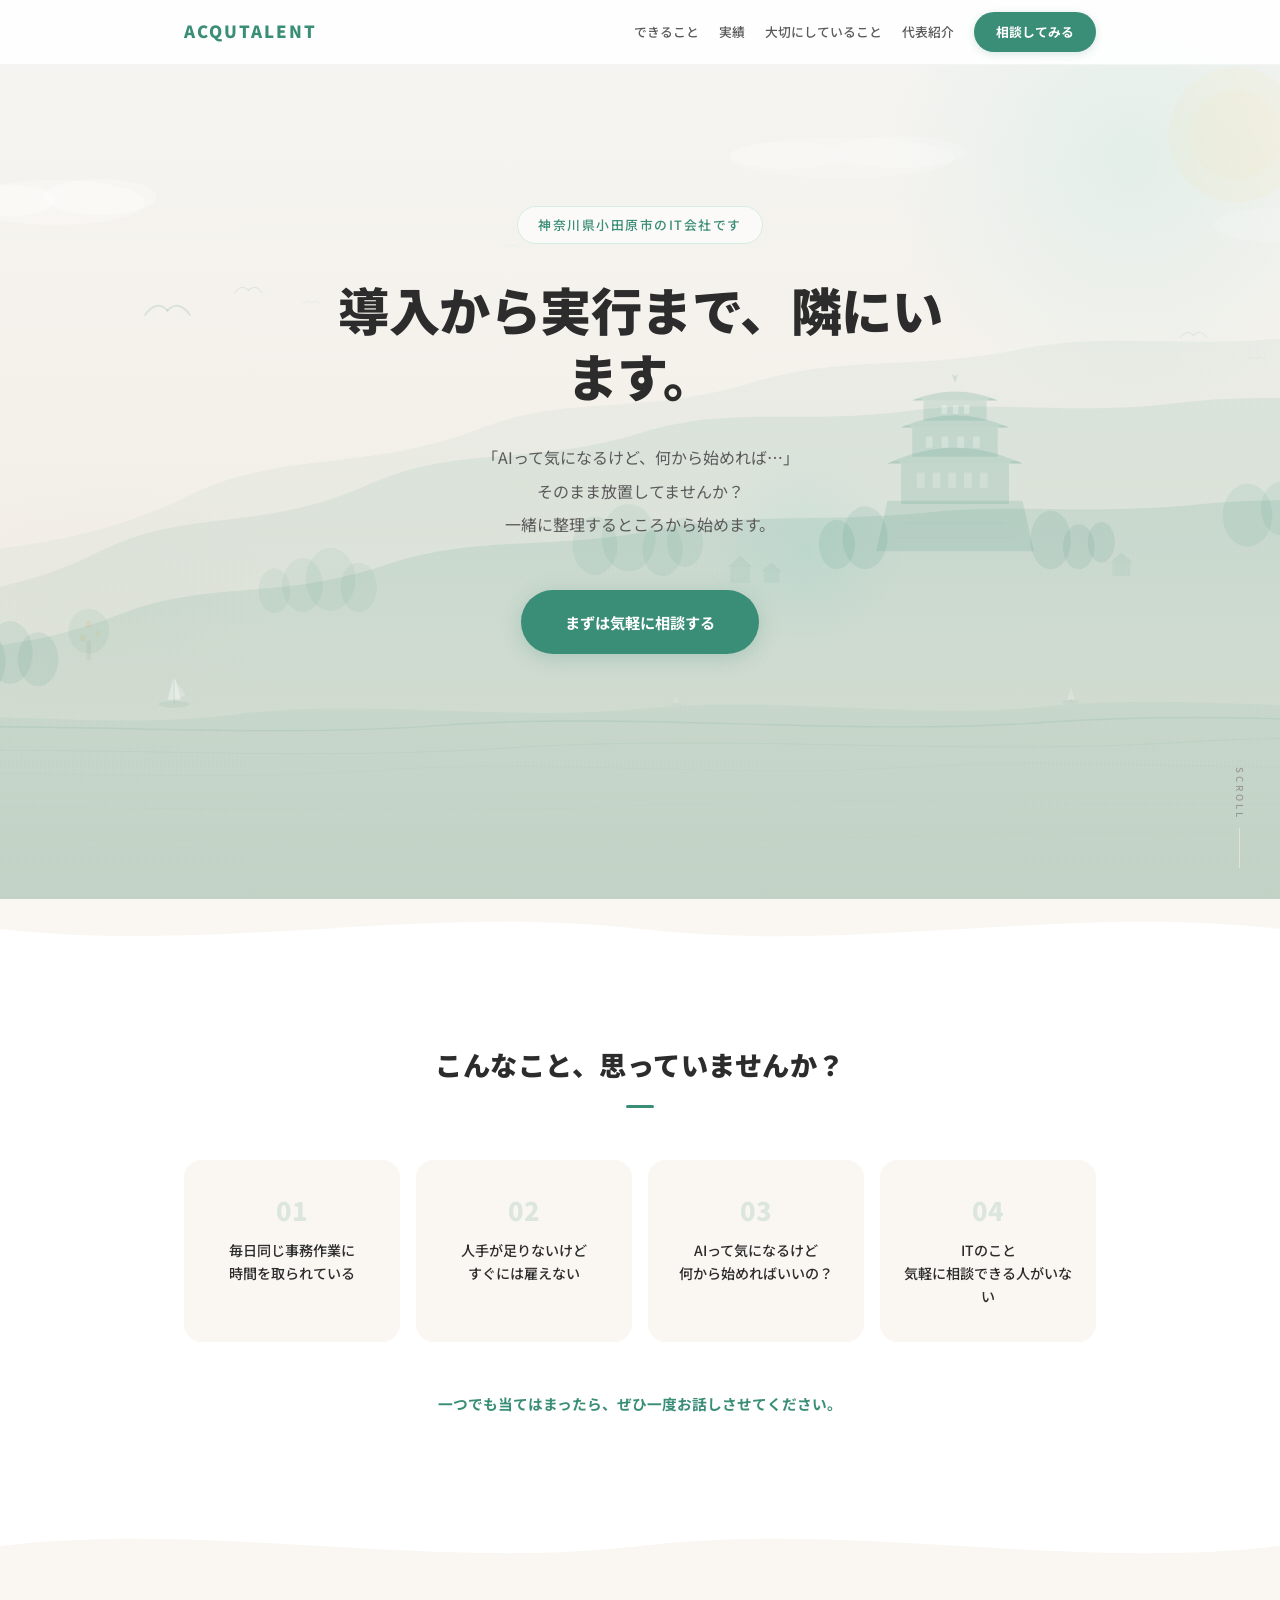
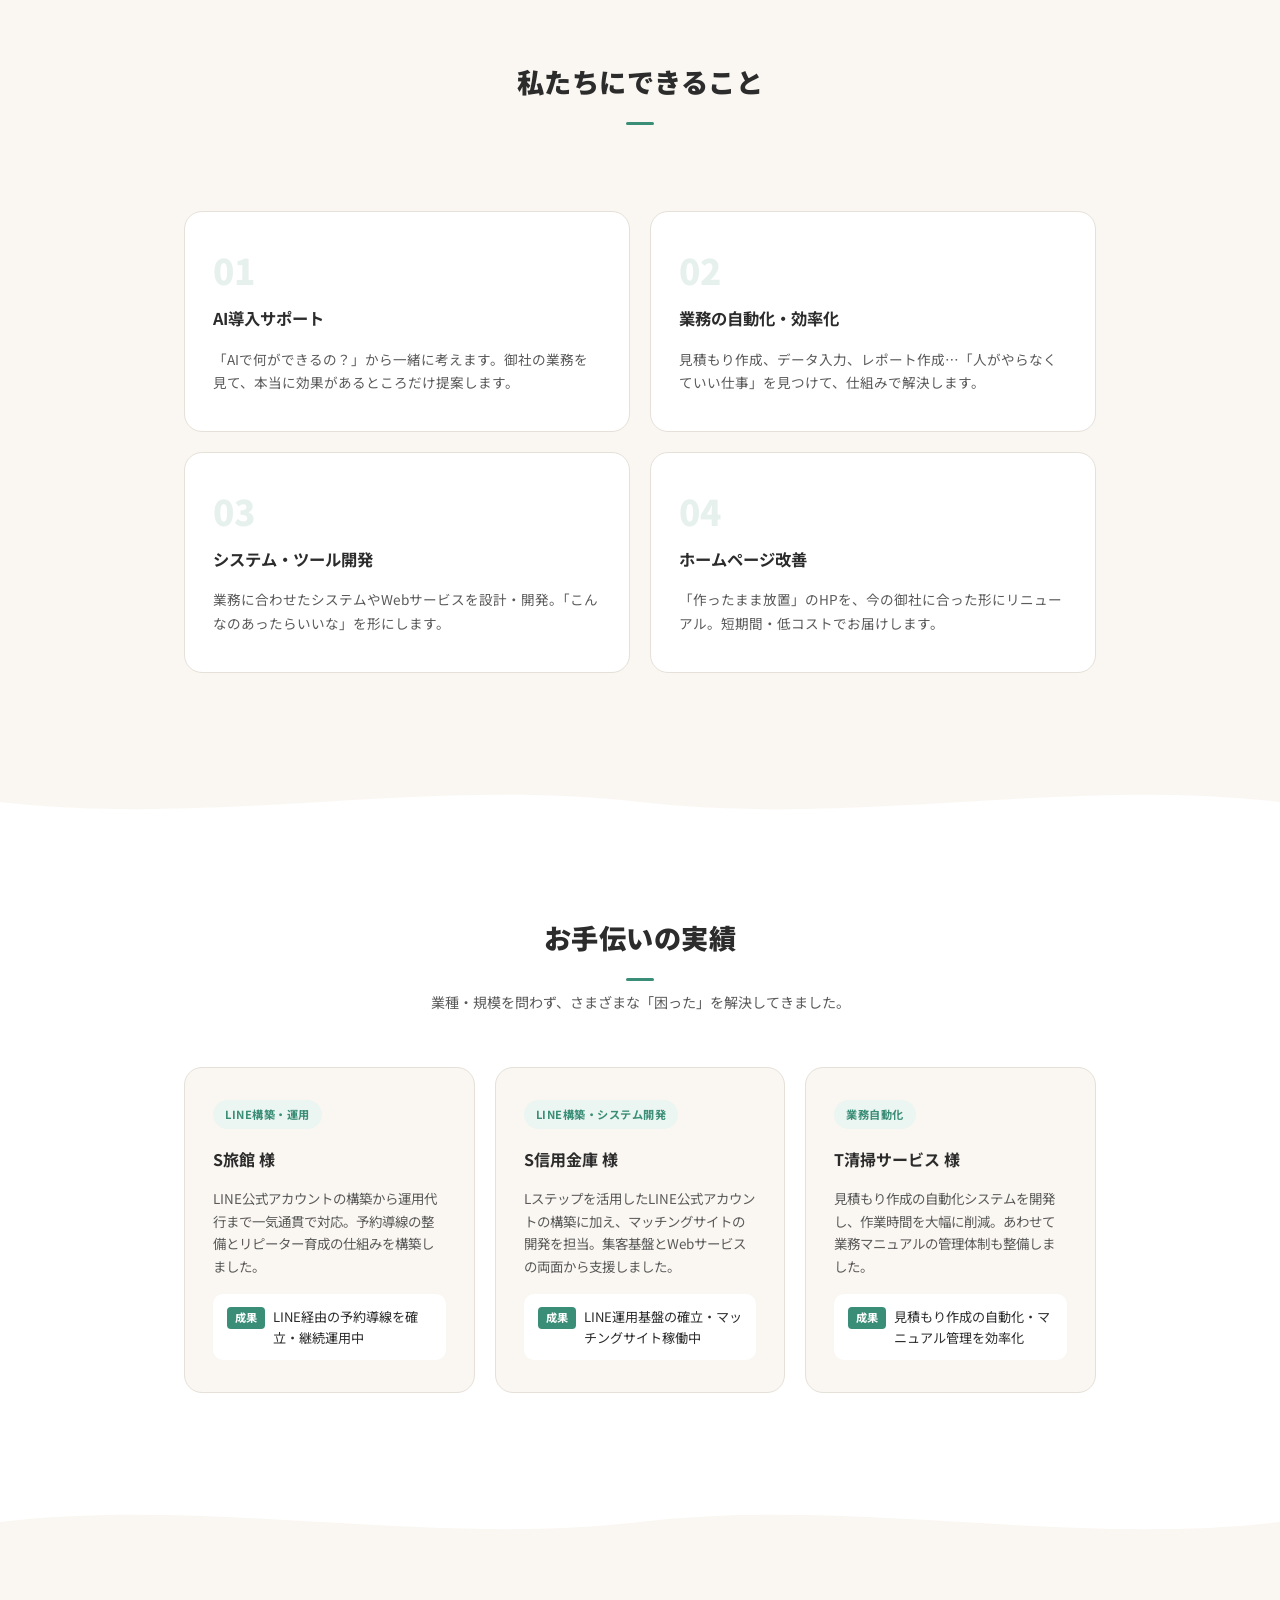
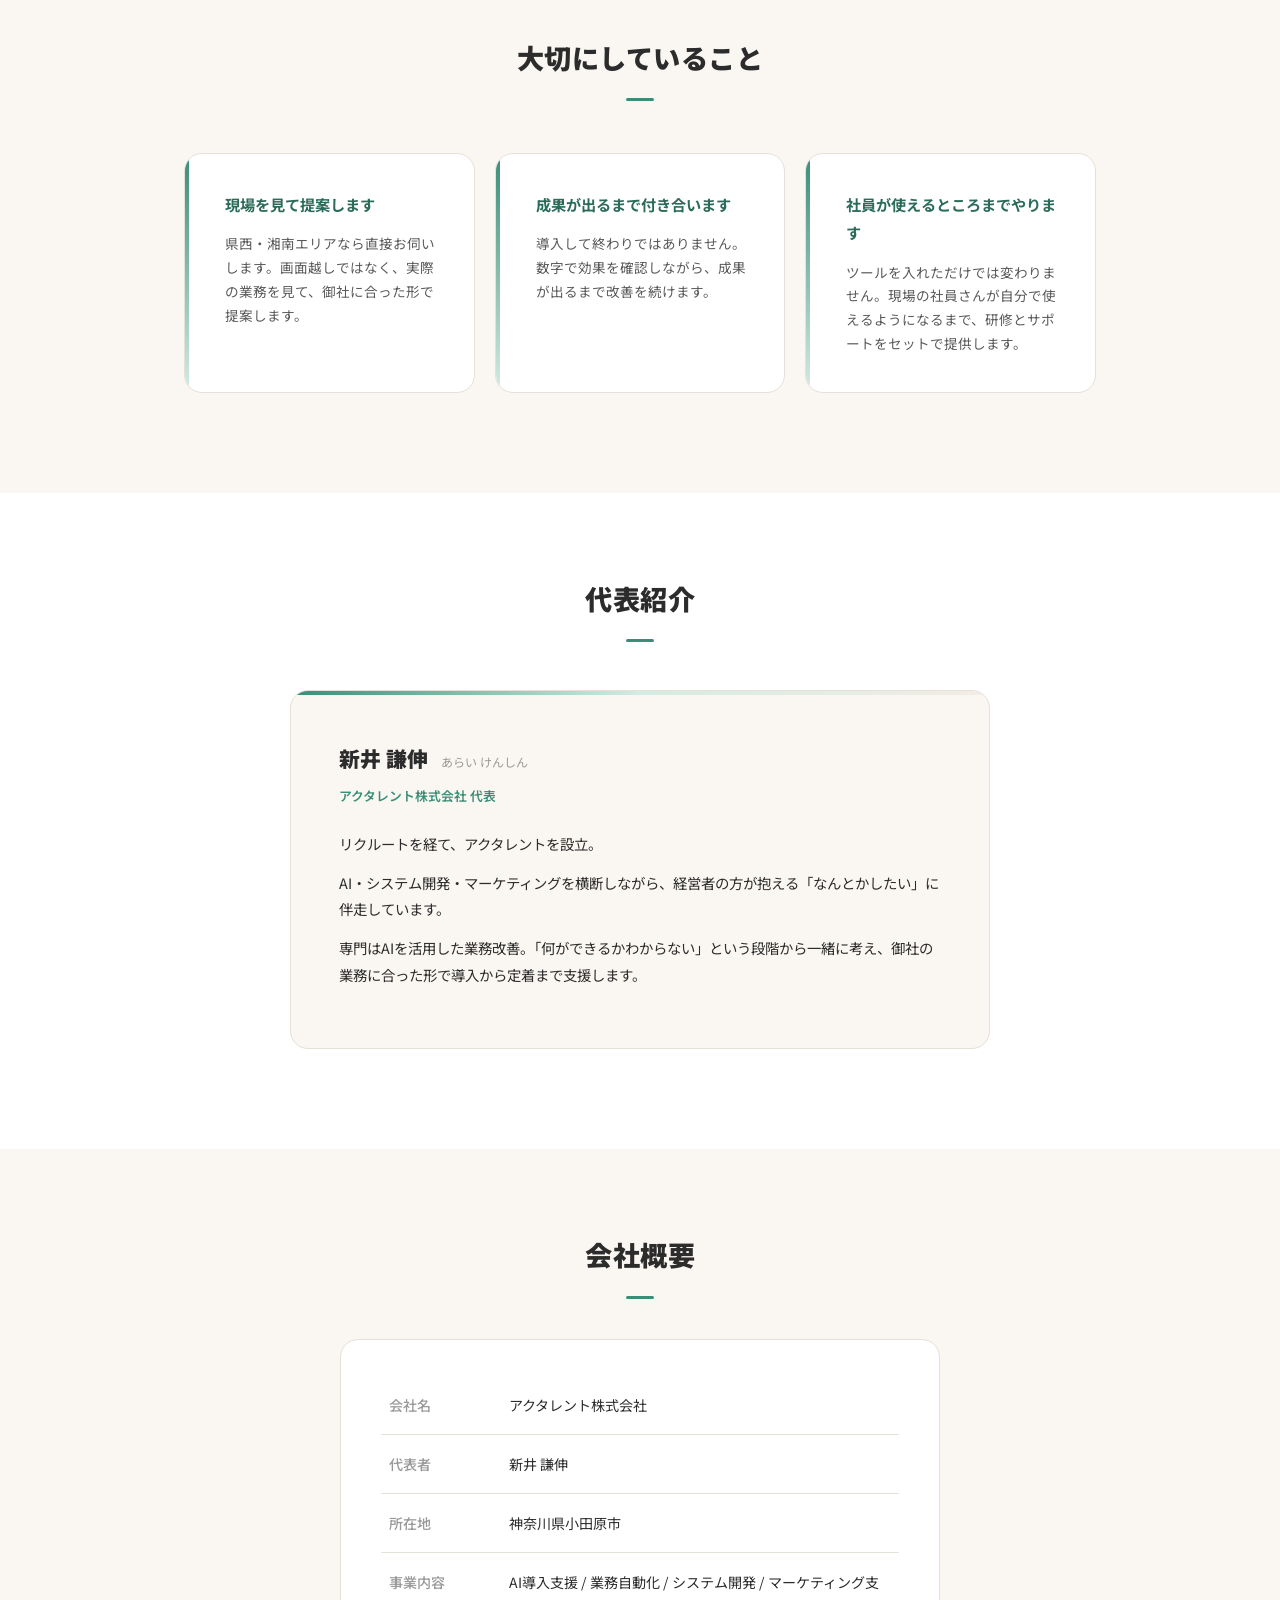
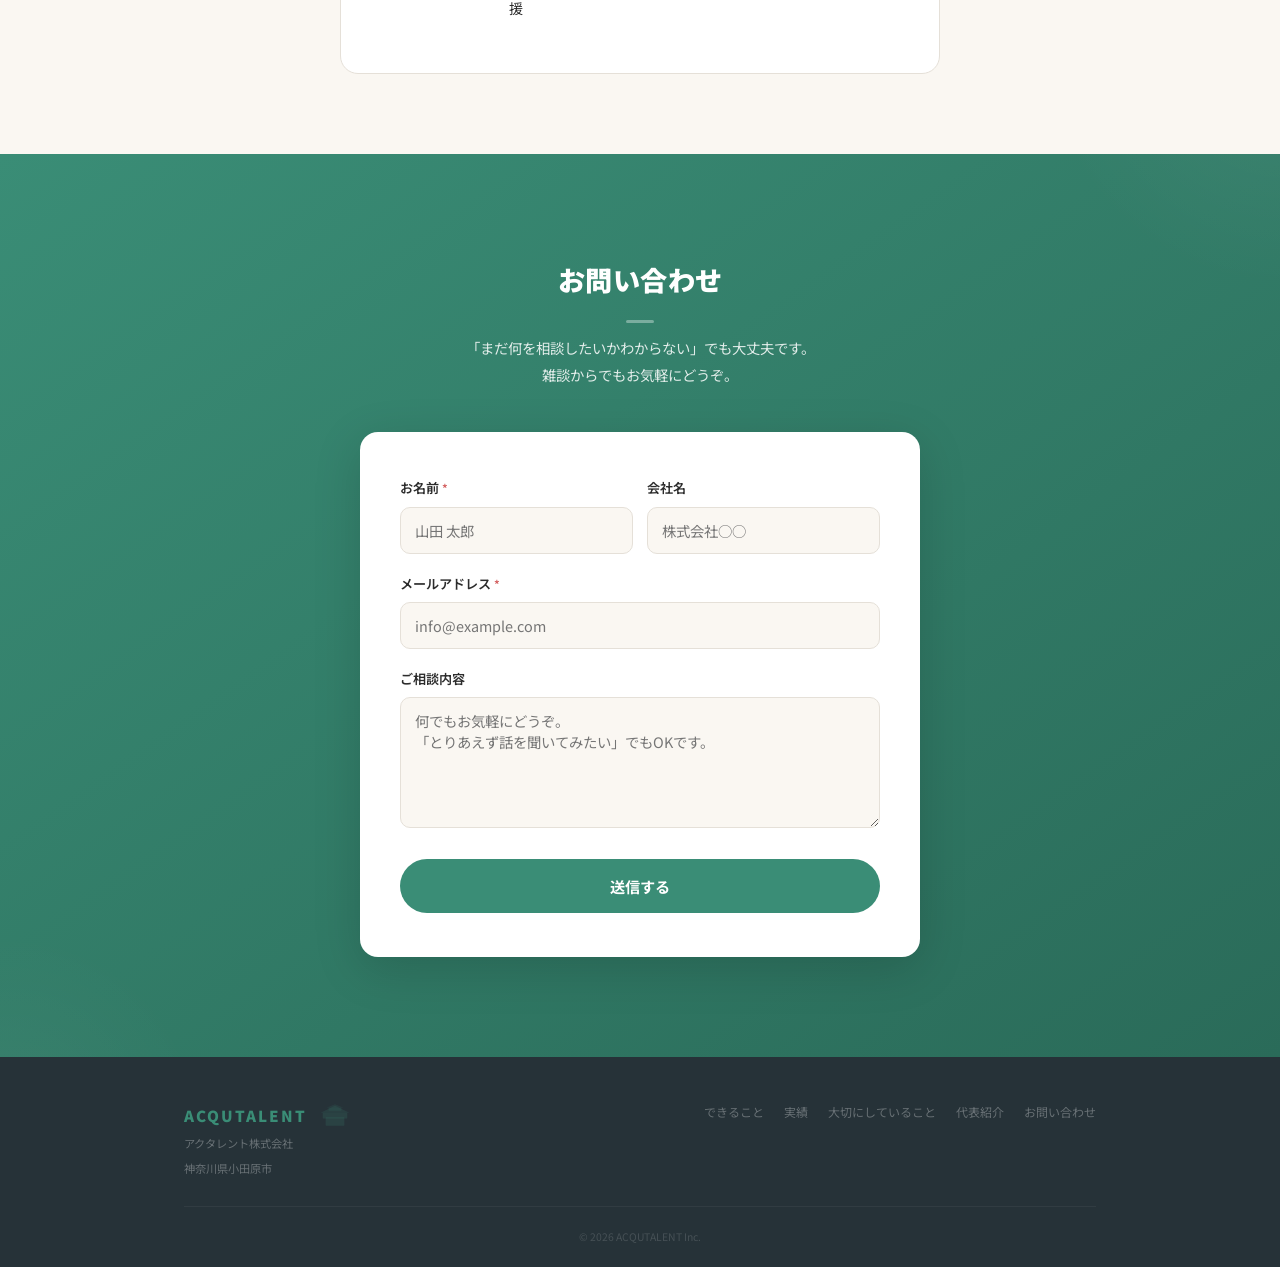
==== index.html @ 8ae00253 "キャッチ変更 + HP改善サービス追加 - 「AI、仲間にしませんか。」→「導入から実行まで、隣にいます。」 - サービス04にホームページ改善を追加 - グリッドを2×2に変更  Co-Author" ====
<!DOCTYPE html>
<html lang="ja">

<head>
  <meta charset="UTF-8">
  <meta name="viewport" content="width=device-width, initial-scale=1.0">
  <title>ACQUTALENT | 導入から実行まで、隣にいます。</title>
  <meta name="description"
    content="神奈川県小田原市のアクタレント株式会社。AI・業務自動化で、地域の中小企業の「困った」を一緒に解決します。">
  <link rel="preconnect" href="https://fonts.googleapis.com">
  <link rel="preconnect" href="https://fonts.gstatic.com" crossorigin>
  <link href="https://fonts.googleapis.com/css2?family=Noto+Sans+JP:wght@400;500;700;900&display=swap"
    rel="stylesheet">
  <link rel="stylesheet" href="style.css">
</head>

<body>

  <!-- ナビゲーション -->
  <nav class="nav" id="nav">
    <div class="nav-inner">
      <a href="#" class="nav-logo">ACQUTALENT</a>
      <div class="nav-links">
        <a href="#service">できること</a>
        <a href="#works">実績</a>
        <a href="#value">大切にしていること</a>
        <a href="#about">代表紹介</a>
        <a href="#contact" class="nav-cta">相談してみる</a>
      </div>
      <button class="hamburger" id="hamburger" aria-label="メニュー">
        <span></span><span></span><span></span>
      </button>
    </div>
  </nav>

  <!-- モバイルメニュー -->
  <div class="mobile-menu" id="mobileMenu">
    <a href="#service">できること</a>
    <a href="#works">実績</a>
    <a href="#value">大切にしていること</a>
    <a href="#about">代表紹介</a>
    <a href="#contact" class="mobile-cta">相談してみる</a>
  </div>

  <!-- ヒーロー -->
  <section class="hero" id="hero">
    <div class="hero-bg">
      <div class="hero-shape hero-shape--1"></div>
      <div class="hero-shape hero-shape--2"></div>
      <div class="hero-shape hero-shape--3"></div>
    </div>
    <!-- 小田原の風景イラスト（SVG） -->
    <div class="hero-skyline">
      <svg viewBox="0 0 1440 800" preserveAspectRatio="xMidYMax slice" class="skyline-svg">
        <defs>
          <linearGradient id="skyGrad" x1="0" y1="0" x2="0" y2="1">
            <stop offset="0%" stop-color="rgba(180,210,230,0.08)" />
            <stop offset="40%" stop-color="rgba(180,210,230,0.04)" />
            <stop offset="100%" stop-color="transparent" />
          </linearGradient>
          <linearGradient id="mountainFar" x1="0" y1="0" x2="0" y2="1">
            <stop offset="0%" stop-color="rgba(58,141,118,0.06)" />
            <stop offset="100%" stop-color="rgba(58,141,118,0.03)" />
          </linearGradient>
          <linearGradient id="mountainMid" x1="0" y1="0" x2="0" y2="1">
            <stop offset="0%" stop-color="rgba(58,141,118,0.09)" />
            <stop offset="100%" stop-color="rgba(58,141,118,0.04)" />
          </linearGradient>
          <linearGradient id="mountainNear" x1="0" y1="0" x2="0" y2="1">
            <stop offset="0%" stop-color="rgba(58,141,118,0.12)" />
            <stop offset="100%" stop-color="rgba(58,141,118,0.05)" />
          </linearGradient>
          <linearGradient id="seaGrad" x1="0" y1="0" x2="0" y2="1">
            <stop offset="0%" stop-color="rgba(58,141,118,0.06)" />
            <stop offset="100%" stop-color="rgba(58,141,118,0.14)" />
          </linearGradient>
        </defs>

        <!-- 空のグラデーション -->
        <rect x="0" y="0" width="1440" height="800" fill="url(#skyGrad)" />

        <!-- 雲 -->
        <g fill="rgba(255,255,255,0.25)">
          <ellipse cx="200" cy="180" rx="80" ry="20" />
          <ellipse cx="240" cy="175" rx="50" ry="16" />
          <ellipse cx="160" cy="178" rx="40" ry="14" />
        </g>
        <g fill="rgba(255,255,255,0.15)">
          <ellipse cx="900" cy="140" rx="100" ry="18" />
          <ellipse cx="950" cy="135" rx="60" ry="14" />
          <ellipse cx="850" cy="138" rx="50" ry="12" />
        </g>
        <g fill="rgba(255,255,255,0.12)">
          <ellipse cx="1300" cy="200" rx="70" ry="16" />
          <ellipse cx="1340" cy="196" rx="45" ry="12" />
        </g>

        <!-- 太陽（右上にうっすら） -->
        <circle cx="1250" cy="120" r="60" fill="rgba(245,200,100,0.06)" />
        <circle cx="1250" cy="120" r="40" fill="rgba(245,200,100,0.04)" />

        <!-- 最奥の山（うっすら） -->
        <path d="M0,520 C100,480 200,500 320,440 C400,400 480,420 580,380 C660,350 720,370 820,340 C900,315 960,330 1060,310 C1140,295 1200,310 1300,300 C1360,292 1400,305 1440,298 L1440,800 L0,800 Z" fill="url(#mountainFar)" />

        <!-- 中間の山（箱根連山） -->
        <path d="M0,560 C80,520 140,540 240,490 C320,450 380,475 480,430 C560,395 620,415 720,385 C800,360 860,378 960,365 C1040,355 1100,370 1200,358 C1280,348 1340,360 1440,350 L1440,800 L0,800 Z" fill="url(#mountainMid)" />

        <!-- 手前の山（丹沢） -->
        <path d="M0,600 C100,570 160,585 260,545 C340,515 400,535 500,500 C580,475 640,490 740,470 C820,455 880,465 980,455 C1060,448 1120,458 1220,448 C1300,440 1370,450 1440,445 L1440,800 L0,800 Z" fill="url(#mountainNear)" />

        <!-- 森（左側） -->
        <g fill="rgba(58,141,118,0.10)">
          <ellipse cx="60" cy="585" rx="28" ry="35" />
          <ellipse cx="95" cy="578" rx="24" ry="30" />
          <ellipse cx="130" cy="588" rx="26" ry="32" />
          <ellipse cx="160" cy="580" rx="20" ry="28" />
          <ellipse cx="30" cy="590" rx="22" ry="28" />
          <ellipse cx="185" cy="586" rx="18" ry="24" />
        </g>

        <!-- 森（中央左） -->
        <g fill="rgba(58,141,118,0.07)">
          <ellipse cx="420" cy="520" rx="18" ry="24" />
          <ellipse cx="445" cy="515" rx="22" ry="28" />
          <ellipse cx="470" cy="522" rx="16" ry="22" />
          <ellipse cx="395" cy="525" rx="14" ry="20" />
        </g>

        <!-- 森（中央右） -->
        <g fill="rgba(58,141,118,0.08)">
          <ellipse cx="680" cy="485" rx="20" ry="26" />
          <ellipse cx="710" cy="478" rx="24" ry="30" />
          <ellipse cx="740" cy="488" rx="18" ry="24" />
          <ellipse cx="760" cy="482" rx="16" ry="22" />
        </g>

        <!-- 森（右側） -->
        <g fill="rgba(58,141,118,0.09)">
          <ellipse cx="1260" cy="458" rx="22" ry="28" />
          <ellipse cx="1290" cy="452" rx="18" ry="24" />
          <ellipse cx="1320" cy="460" rx="20" ry="26" />
          <ellipse cx="1350" cy="454" rx="16" ry="22" />
          <ellipse cx="1380" cy="458" rx="14" ry="20" />
        </g>

        <!-- 小田原城（大きく） -->
        <g transform="translate(940, 340)" fill="rgba(58,141,118,0.14)">
          <!-- 石垣 -->
          <path d="M-10,150 L0,105 L120,105 L130,150 Z" />
          <line x1="15" y1="125" x2="105" y2="125" stroke="rgba(58,141,118,0.08)" stroke-width="0.8" />
          <line x1="8" y1="138" x2="112" y2="138" stroke="rgba(58,141,118,0.06)" stroke-width="0.6" />

          <!-- 一階 -->
          <rect x="12" y="72" width="96" height="36" rx="1" />
          <path d="M0,72 Q60,44 120,72 Z" fill="rgba(58,141,118,0.16)" />
          <path d="M0,72 Q8,67 12,72" fill="rgba(58,141,118,0.11)" />
          <path d="M108,72 Q112,67 120,72" fill="rgba(58,141,118,0.11)" />

          <!-- 二階 -->
          <rect x="22" y="40" width="76" height="26" rx="1" />
          <path d="M12,40 Q60,18 108,40 Z" fill="rgba(58,141,118,0.16)" />
          <path d="M12,40 Q18,36 22,40" fill="rgba(58,141,118,0.11)" />
          <path d="M98,40 Q102,36 108,40" fill="rgba(58,141,118,0.11)" />

          <!-- 三階 -->
          <rect x="32" y="16" width="56" height="18" rx="1" />
          <path d="M22,16 Q60,0 98,16 Z" fill="rgba(58,141,118,0.18)" />
          <path d="M22,16 Q28,12 32,16" fill="rgba(58,141,118,0.12)" />
          <path d="M88,16 Q92,12 98,16" fill="rgba(58,141,118,0.12)" />

          <!-- しゃちほこ -->
          <path d="M60,0 L57,-8 Q60,-4 63,-8 Z" fill="rgba(58,141,118,0.15)" />

          <!-- 窓（三階） -->
          <rect x="48" y="20" width="5" height="8" rx="1" fill="rgba(255,255,255,0.3)" />
          <rect x="58" y="20" width="5" height="8" rx="1" fill="rgba(255,255,255,0.3)" />
          <rect x="68" y="20" width="5" height="8" rx="1" fill="rgba(255,255,255,0.3)" />

          <!-- 窓（二階） -->
          <rect x="34" y="48" width="6" height="10" rx="1" fill="rgba(255,255,255,0.25)" />
          <rect x="48" y="48" width="6" height="10" rx="1" fill="rgba(255,255,255,0.25)" />
          <rect x="62" y="48" width="6" height="10" rx="1" fill="rgba(255,255,255,0.25)" />
          <rect x="76" y="48" width="6" height="10" rx="1" fill="rgba(255,255,255,0.25)" />

          <!-- 窓（一階） -->
          <rect x="26" y="80" width="7" height="14" rx="1" fill="rgba(255,255,255,0.2)" />
          <rect x="40" y="80" width="7" height="14" rx="1" fill="rgba(255,255,255,0.2)" />
          <rect x="54" y="80" width="7" height="14" rx="1" fill="rgba(255,255,255,0.2)" />
          <rect x="68" y="80" width="7" height="14" rx="1" fill="rgba(255,255,255,0.2)" />
          <rect x="82" y="80" width="7" height="14" rx="1" fill="rgba(255,255,255,0.2)" />
        </g>

        <!-- 城の周りの木 -->
        <g fill="rgba(58,141,118,0.11)">
          <ellipse cx="920" cy="478" rx="20" ry="28" />
          <ellipse cx="895" cy="484" rx="16" ry="22" />
          <ellipse cx="1085" cy="480" rx="18" ry="26" />
          <ellipse cx="1110" cy="486" rx="14" ry="20" />
          <ellipse cx="1130" cy="482" rx="12" ry="18" />
        </g>

        <!-- 里の家々（城の手前） -->
        <g fill="rgba(58,141,118,0.06)">
          <rect x="800" y="504" width="18" height="14" rx="1" />
          <polygon points="798,504 809,494 820,504" fill="rgba(58,141,118,0.08)" />
          <rect x="830" y="508" width="14" height="10" rx="1" />
          <polygon points="828,508 837,500 846,508" fill="rgba(58,141,118,0.07)" />
          <rect x="1140" y="500" width="16" height="12" rx="1" />
          <polygon points="1138,500 1148,491 1158,500" fill="rgba(58,141,118,0.07)" />
        </g>

        <!-- 海（相模湾） -->
        <path d="M0,640 C120,628 240,650 360,635 C480,620 600,642 720,630 C840,618 960,640 1080,628 C1200,616 1320,635 1440,625 L1440,800 L0,800 Z" fill="url(#seaGrad)" />

        <!-- 波のライン -->
        <path d="M0,650 C180,638 360,658 540,645 C720,632 900,655 1080,642 C1260,630 1380,648 1440,640" fill="none" stroke="rgba(58,141,118,0.10)" stroke-width="1.2" />
        <path d="M0,670 C200,660 400,678 600,665 C800,652 1000,672 1200,660 C1350,650 1420,665 1440,658" fill="none" stroke="rgba(58,141,118,0.07)" stroke-width="0.8" />
        <path d="M0,690 C160,682 320,696 480,685 C640,674 800,692 960,682 C1120,672 1280,688 1440,680" fill="none" stroke="rgba(58,141,118,0.05)" stroke-width="0.6" />
        <path d="M0,720 C240,712 480,728 720,716 C960,704 1200,722 1440,712" fill="none" stroke="rgba(58,141,118,0.04)" stroke-width="0.5" />
        <path d="M0,750 C300,742 600,756 900,745 C1200,734 1380,748 1440,742" fill="none" stroke="rgba(58,141,118,0.03)" stroke-width="0.4" />

        <!-- ヨット（大きめ） -->
        <g transform="translate(300, 600)">
          <polygon points="6,0 0,22 12,22" fill="rgba(255,255,255,0.35)" />
          <polygon points="6,3 6,22 16,18" fill="rgba(255,255,255,0.20)" />
          <line x1="6" y1="0" x2="6" y2="26" stroke="rgba(58,141,118,0.12)" stroke-width="1" />
          <ellipse cx="6" cy="26" rx="14" ry="3" fill="rgba(58,141,118,0.08)" />
        </g>

        <!-- ヨット（遠い） -->
        <g transform="translate(1100, 610)">
          <polygon points="3,0 0,12 6,12" fill="rgba(255,255,255,0.25)" />
          <line x1="3" y1="0" x2="3" y2="14" stroke="rgba(58,141,118,0.08)" stroke-width="0.7" />
          <ellipse cx="3" cy="14" rx="8" ry="2" fill="rgba(58,141,118,0.05)" />
        </g>

        <!-- ヨット（もっと遠い） -->
        <g transform="translate(750, 618)">
          <polygon points="2,0 0,7 4,7" fill="rgba(255,255,255,0.18)" />
          <line x1="2" y1="0" x2="2" y2="8" stroke="rgba(58,141,118,0.06)" stroke-width="0.5" />
          <ellipse cx="2" cy="8" rx="5" ry="1.2" fill="rgba(58,141,118,0.04)" />
        </g>

        <!-- カモメ（大） -->
        <g stroke="rgba(58,141,118,0.14)" stroke-width="1.8" fill="none" stroke-linecap="round">
          <path d="M280,280 Q290,266 300,276" />
          <path d="M300,276 Q310,266 320,280" />
        </g>
        <!-- カモメ（中） -->
        <g stroke="rgba(58,141,118,0.10)" stroke-width="1.2" fill="none" stroke-linecap="round">
          <path d="M360,260 Q366,252 372,258" />
          <path d="M372,258 Q378,252 384,260" />
        </g>
        <!-- カモメ（小） -->
        <g stroke="rgba(58,141,118,0.07)" stroke-width="0.8" fill="none" stroke-linecap="round">
          <path d="M420,270 Q424,266 428,269" />
          <path d="M428,269 Q432,266 436,270" />
        </g>
        <!-- カモメ（右側） -->
        <g stroke="rgba(58,141,118,0.09)" stroke-width="1" fill="none" stroke-linecap="round">
          <path d="M1200,300 Q1206,292 1212,298" />
          <path d="M1212,298 Q1218,292 1224,300" />
        </g>
        <g stroke="rgba(58,141,118,0.06)" stroke-width="0.8" fill="none" stroke-linecap="round">
          <path d="M1260,320 Q1264,316 1268,319" />
          <path d="M1268,319 Q1272,316 1276,320" />
        </g>
        <!-- カモメ（上の方） -->
        <g stroke="rgba(58,141,118,0.05)" stroke-width="0.7" fill="none" stroke-linecap="round">
          <path d="M600,220 Q603,216 606,219" />
          <path d="M606,219 Q609,216 612,220" />
        </g>

        <!-- みかんの木（左の丘にさりげなく） -->
        <g transform="translate(220, 545)">
          <rect x="8" y="24" width="4" height="18" rx="2" fill="rgba(100,80,50,0.06)" />
          <ellipse cx="10" cy="16" rx="18" ry="20" fill="rgba(58,141,118,0.07)" />
          <circle cx="5" cy="22" r="3" fill="rgba(220,160,50,0.10)" />
          <circle cx="18" cy="18" r="2.5" fill="rgba(220,160,50,0.08)" />
          <circle cx="10" cy="10" r="2.8" fill="rgba(220,160,50,0.09)" />
        </g>
      </svg>
    </div>
    <div class="hero-content">
      <p class="hero-location">神奈川県小田原市のIT会社です</p>
      <h1 class="hero-title">導入から実行まで、隣にいます。</h1>
      <p class="hero-sub">
        「AIって気になるけど、何から始めれば…」<br>
        そのまま放置してませんか？<br>
        一緒に整理するところから始めます。
      </p>
      <a href="#contact" class="btn-primary">まずは気軽に相談する</a>
    </div>
    <div class="hero-scroll">
      <span>SCROLL</span>
      <div class="hero-scroll-line"></div>
    </div>
  </section>

  <!-- 波ディバイダー（相模湾） -->
  <div class="wave-divider wave-divider--white">
    <svg viewBox="0 0 1440 60" preserveAspectRatio="none">
      <path d="M0,30 C240,55 480,5 720,30 C960,55 1200,5 1440,30 L1440,60 L0,60 Z" fill="#ffffff" />
    </svg>
  </div>

  <!-- お悩み -->
  <section class="pain" id="pain">
    <div class="container">
      <h2 class="section-title">こんなこと、思っていませんか？</h2>
      <div class="pain-grid">
        <div class="pain-card">
          <div class="pain-num">01</div>
          <p>毎日同じ事務作業に<br>時間を取られている</p>
        </div>
        <div class="pain-card">
          <div class="pain-num">02</div>
          <p>人手が足りないけど<br>すぐには雇えない</p>
        </div>
        <div class="pain-card">
          <div class="pain-num">03</div>
          <p>AIって気になるけど<br>何から始めればいいの？</p>
        </div>
        <div class="pain-card">
          <div class="pain-num">04</div>
          <p>ITのこと<br>気軽に相談できる人がいない</p>
        </div>
      </div>
      <p class="pain-cta">一つでも当てはまったら、ぜひ一度お話しさせてください。</p>
    </div>
  </section>

  <!-- 波ディバイダー -->
  <div class="wave-divider wave-divider--warm">
    <svg viewBox="0 0 1440 60" preserveAspectRatio="none">
      <path d="M0,30 C240,5 480,55 720,30 C960,5 1200,55 1440,30 L1440,60 L0,60 Z" fill="#FAF7F2" />
    </svg>
  </div>

  <!-- できること -->
  <section class="service" id="service">
    <div class="container">
      <h2 class="section-title">私たちにできること</h2>
      <p class="section-sub">「何をすべきか」の相談から、実際に動くものを作るところまで。</p>
      <div class="service-grid">
        <div class="service-card">
          <div class="service-accent"></div>
          <div class="service-number">01</div>
          <h3>AI導入サポート</h3>
          <p>「AIで何ができるの？」から一緒に考えます。御社の業務を見て、本当に効果があるところだけ提案します。</p>
        </div>
        <div class="service-card">
          <div class="service-accent"></div>
          <div class="service-number">02</div>
          <h3>業務の自動化・効率化</h3>
          <p>見積もり作成、データ入力、レポート作成…「人がやらなくていい仕事」を見つけて、仕組みで解決します。</p>
        </div>
        <div class="service-card">
          <div class="service-accent"></div>
          <div class="service-number">03</div>
          <h3>システム・ツール開発</h3>
          <p>業務に合わせたシステムやWebサービスを設計・開発。「こんなのあったらいいな」を形にします。</p>
        </div>
        <div class="service-card">
          <div class="service-accent"></div>
          <div class="service-number">04</div>
          <h3>ホームページ改善</h3>
          <p>「作ったまま放置」のHPを、今の御社に合った形にリニューアル。短期間・低コストでお届けします。</p>
        </div>
      </div>
    </div>
  </section>

  <!-- 波ディバイダー -->
  <div class="wave-divider wave-divider--white-from-warm">
    <svg viewBox="0 0 1440 60" preserveAspectRatio="none">
      <path d="M0,30 C240,55 480,5 720,30 C960,55 1200,5 1440,30 L1440,60 L0,60 Z" fill="#ffffff" />
    </svg>
  </div>

  <!-- 実績 -->
  <section class="works" id="works">
    <div class="container">
      <h2 class="section-title">お手伝いの実績</h2>
      <p class="section-sub">業種・規模を問わず、さまざまな「困った」を解決してきました。</p>
      <div class="works-grid">
        <div class="works-card">
          <div class="works-tag">LINE構築・運用</div>
          <h3>S旅館 様</h3>
          <p class="works-desc">LINE公式アカウントの構築から運用代行まで一気通貫で対応。予約導線の整備とリピーター育成の仕組みを構築しました。</p>
          <div class="works-result">
            <span class="works-label">成果</span>
            <span>LINE経由の予約導線を確立・継続運用中</span>
          </div>
        </div>
        <div class="works-card">
          <div class="works-tag">LINE構築・システム開発</div>
          <h3>S信用金庫 様</h3>
          <p class="works-desc">Lステップを活用したLINE公式アカウントの構築に加え、マッチングサイトの開発を担当。集客基盤とWebサービスの両面から支援しました。</p>
          <div class="works-result">
            <span class="works-label">成果</span>
            <span>LINE運用基盤の確立・マッチングサイト稼働中</span>
          </div>
        </div>
        <div class="works-card">
          <div class="works-tag">業務自動化</div>
          <h3>T清掃サービス 様</h3>
          <p class="works-desc">見積もり作成の自動化システムを開発し、作業時間を大幅に削減。あわせて業務マニュアルの管理体制も整備しました。</p>
          <div class="works-result">
            <span class="works-label">成果</span>
            <span>見積もり作成の自動化・マニュアル管理を効率化</span>
          </div>
        </div>
      </div>
    </div>
  </section>

  <!-- 波ディバイダー -->
  <div class="wave-divider wave-divider--warm-from-white">
    <svg viewBox="0 0 1440 60" preserveAspectRatio="none">
      <path d="M0,30 C240,5 480,55 720,30 C960,5 1200,55 1440,30 L1440,60 L0,60 Z" fill="#FAF7F2" />
    </svg>
  </div>

  <!-- 大切にしていること -->
  <section class="value" id="value">
    <div class="container">
      <h2 class="section-title">大切にしていること</h2>
      <div class="value-grid">
        <div class="value-card">
          <div class="value-deco"></div>
          <h3>現場を見て提案します</h3>
          <p>県西・湘南エリアなら直接お伺いします。画面越しではなく、実際の業務を見て、御社に合った形で提案します。</p>
        </div>
        <div class="value-card">
          <div class="value-deco"></div>
          <h3>成果が出るまで付き合います</h3>
          <p>導入して終わりではありません。数字で効果を確認しながら、成果が出るまで改善を続けます。</p>
        </div>
        <div class="value-card">
          <div class="value-deco"></div>
          <h3>社員が使えるところまでやります</h3>
          <p>ツールを入れただけでは変わりません。現場の社員さんが自分で使えるようになるまで、研修とサポートをセットで提供します。</p>
        </div>
      </div>
    </div>
  </section>

  <!-- 代表紹介 -->
  <section class="about" id="about">
    <div class="container">
      <h2 class="section-title">代表紹介</h2>
      <div class="about-card">
        <div class="about-header">
          <h3 class="about-name">新井 謙伸 <span class="about-reading">あらい けんしん</span></h3>
          <p class="about-role">アクタレント株式会社 代表</p>
        </div>
        <div class="about-right">
          <p class="about-bio">
            リクルートを経て、アクタレントを設立。
          </p>
          <p class="about-bio">
            AI・システム開発・マーケティングを横断しながら、経営者の方が抱える「なんとかしたい」に伴走しています。
          </p>
          <p class="about-bio">
            専門はAIを活用した業務改善。「何ができるかわからない」という段階から一緒に考え、御社の業務に合った形で導入から定着まで支援します。
          </p>
        </div>
      </div>
    </div>
  </section>

  <!-- 会社概要 -->
  <section class="company" id="company">
    <div class="container">
      <h2 class="section-title">会社概要</h2>
      <div class="company-card">
        <table class="company-table">
          <tr>
            <th>会社名</th>
            <td>アクタレント株式会社</td>
          </tr>
          <tr>
            <th>代表者</th>
            <td>新井 謙伸</td>
          </tr>
          <tr>
            <th>所在地</th>
            <td>神奈川県小田原市</td>
          </tr>
          <tr>
            <th>事業内容</th>
            <td>AI導入支援 / 業務自動化 / システム開発 / マーケティング支援</td>
          </tr>
        </table>
      </div>
    </div>
  </section>

  <!-- お問い合わせ -->
  <section class="contact" id="contact">
    <div class="container">
      <h2 class="section-title section-title--white">お問い合わせ</h2>
      <p class="contact-lead">「まだ何を相談したいかわからない」でも大丈夫です。<br>雑談からでもお気軽にどうぞ。</p>
      <form class="contact-form" id="contactForm" action="https://formspree.io/f/mkoqpwvz" method="POST">
        <input type="hidden" name="_next" value="https://acqutalent-hp.vercel.app/thanks.html">
        <div class="form-row">
          <div class="form-group">
            <label for="name">お名前 <span class="required">*</span></label>
            <input type="text" id="name" name="name" required placeholder="山田 太郎">
          </div>
          <div class="form-group">
            <label for="company">会社名</label>
            <input type="text" id="company" name="company" placeholder="株式会社○○">
          </div>
        </div>
        <div class="form-group">
          <label for="email">メールアドレス <span class="required">*</span></label>
          <input type="email" id="email" name="email" required placeholder="info@example.com">
        </div>
        <div class="form-group">
          <label for="message">ご相談内容</label>
          <textarea id="message" name="message" rows="5"
            placeholder="何でもお気軽にどうぞ。&#10;「とりあえず話を聞いてみたい」でもOKです。"></textarea>
        </div>
        <button type="submit" class="btn-submit">送信する</button>
      </form>
    </div>
  </section>

  <!-- フッター -->
  <footer class="footer">
    <div class="container">
      <div class="footer-inner">
        <div class="footer-brand">
          <div class="footer-brand-top">
            <span class="footer-logo">ACQUTALENT</span>
            <!-- フッターの城ミニシルエット -->
            <svg class="footer-castle" viewBox="0 0 50 30" width="36" height="22">
              <rect x="12" y="18" width="26" height="12" fill="rgba(58,141,118,0.3)" rx="1" />
              <rect x="8" y="12" width="34" height="8" fill="rgba(58,141,118,0.3)" rx="1" />
              <polygon points="5,12 25,2 45,12" fill="rgba(58,141,118,0.25)" />
              <rect x="16" y="5" width="18" height="4" fill="rgba(58,141,118,0.25)" rx="1" />
              <polygon points="13,5 25,0 37,5" fill="rgba(58,141,118,0.2)" />
            </svg>
          </div>
          <p>アクタレント株式会社</p>
          <p>神奈川県小田原市</p>
        </div>
        <div class="footer-links">
          <a href="#service">できること</a>
          <a href="#works">実績</a>
          <a href="#value">大切にしていること</a>
          <a href="#about">代表紹介</a>
          <a href="#contact">お問い合わせ</a>
        </div>
      </div>
      <p class="copyright">&copy; 2026 ACQUTALENT Inc.</p>
    </div>
  </footer>

  <script src="script.js"></script>
</body>

</html>
---- style.css ----
/* ===========================
   ACQUTALENT Corporate Site
   Warm, approachable, local
   Odawara motifs
   =========================== */

*, *::before, *::after {
  margin: 0;
  padding: 0;
  box-sizing: border-box;
}

:root {
  --green: #3A8D76;
  --green-light: #EBF5F1;
  --green-dark: #2A6B59;
  --green-pale: #D4ECE3;
  --warm: #FAF7F2;
  --warm-mid: #F3EDE4;
  --text: #2C2C2C;
  --text-mid: #5A5A5A;
  --text-light: #999999;
  --white: #FFFFFF;
  --border: #E5E0D8;
  --radius: 18px;
  --radius-sm: 10px;
  --shadow: 0 2px 20px rgba(0, 0, 0, 0.05);
  --shadow-hover: 0 12px 40px rgba(0, 0, 0, 0.09);
  --transition: 0.35s cubic-bezier(0.4, 0, 0.2, 1);
}

html {
  scroll-behavior: smooth;
  font-size: 16px;
}

body {
  font-family: 'Noto Sans JP', sans-serif;
  color: var(--text);
  background: var(--white);
  line-height: 1.85;
  -webkit-font-smoothing: antialiased;
}

a { text-decoration: none; color: inherit; }
.container { max-width: 960px; margin: 0 auto; padding: 0 24px; }
.sp-only { display: none; }
section[id] { scroll-margin-top: 80px; }

/* ========== Nav ========== */
.nav {
  position: fixed;
  top: 0;
  left: 0;
  right: 0;
  z-index: 100;
  background: rgba(255, 255, 255, 0.9);
  backdrop-filter: blur(16px);
  -webkit-backdrop-filter: blur(16px);
  border-bottom: 1px solid rgba(0, 0, 0, 0.04);
}

.nav-inner {
  max-width: 960px;
  margin: 0 auto;
  padding: 0 24px;
  display: flex;
  align-items: center;
  justify-content: space-between;
  height: 64px;
}

.nav-logo {
  font-size: 1.05rem;
  font-weight: 900;
  color: var(--green);
  letter-spacing: 2px;
}

.nav-links { display: flex; align-items: center; gap: 20px; }

.nav-links a {
  font-size: 0.8rem;
  font-weight: 500;
  color: var(--text-mid);
  transition: var(--transition);
  position: relative;
}

.nav-links a:not(.nav-cta)::after {
  content: '';
  position: absolute;
  bottom: -4px;
  left: 0;
  width: 0;
  height: 2px;
  background: var(--green);
  transition: var(--transition);
}

.nav-links a:not(.nav-cta):hover::after { width: 100%; }
.nav-links a:hover { color: var(--green); }

.nav-cta {
  background: var(--green) !important;
  color: var(--white) !important;
  padding: 8px 22px !important;
  border-radius: 50px;
  font-weight: 700 !important;
  box-shadow: 0 2px 8px rgba(58, 141, 118, 0.2);
}

.nav-cta:hover {
  background: var(--green-dark) !important;
  box-shadow: 0 4px 14px rgba(58, 141, 118, 0.3);
}

.hamburger {
  display: none;
  flex-direction: column;
  gap: 5px;
  background: none;
  border: none;
  cursor: pointer;
  padding: 8px;
}

.hamburger span {
  width: 20px;
  height: 2px;
  background: var(--text);
  border-radius: 2px;
  transition: var(--transition);
}

.hamburger.active span:nth-child(1) { transform: rotate(45deg) translate(5px, 5px); }
.hamburger.active span:nth-child(2) { opacity: 0; }
.hamburger.active span:nth-child(3) { transform: rotate(-45deg) translate(5px, -5px); }

.mobile-menu {
  display: none;
  position: fixed;
  top: 64px;
  left: 0;
  right: 0;
  background: var(--white);
  z-index: 99;
  padding: 16px 24px 24px;
  flex-direction: column;
  gap: 4px;
  border-bottom: 1px solid var(--border);
  box-shadow: var(--shadow);
}

.mobile-menu.active { display: flex; }

.mobile-menu a {
  padding: 14px 16px;
  font-size: 0.95rem;
  font-weight: 500;
  border-radius: var(--radius-sm);
}

.mobile-menu a:hover { background: var(--green-light); }

.mobile-cta {
  text-align: center;
  background: var(--green);
  color: var(--white) !important;
  border-radius: 50px !important;
  margin-top: 8px;
  font-weight: 700;
}

/* ========== Hero ========== */
.hero {
  position: relative;
  min-height: 100vh;
  display: flex;
  align-items: center;
  justify-content: center;
  background: linear-gradient(180deg, var(--warm) 0%, #F5F0E8 70%, #EDE8DF 100%);
  padding: 120px 24px 160px;
  text-align: center;
  overflow: hidden;
}

.hero-bg {
  position: absolute;
  inset: 0;
  pointer-events: none;
}

.hero-shape {
  position: absolute;
  border-radius: 50%;
  opacity: 0.5;
}

.hero-shape--1 {
  width: 500px;
  height: 500px;
  background: radial-gradient(circle, var(--green-pale) 0%, transparent 70%);
  top: -10%;
  right: -8%;
  animation: float1 16s ease-in-out infinite;
}

.hero-shape--2 {
  width: 350px;
  height: 350px;
  background: radial-gradient(circle, var(--warm-mid) 0%, transparent 70%);
  bottom: 10%;
  left: -5%;
  animation: float2 20s ease-in-out infinite;
}

.hero-shape--3 {
  width: 200px;
  height: 200px;
  background: radial-gradient(circle, var(--green-pale) 0%, transparent 70%);
  top: 50%;
  left: 55%;
  animation: float3 14s ease-in-out infinite;
}

@keyframes float1 {
  0%, 100% { transform: translate(0, 0); }
  50% { transform: translate(-30px, 20px); }
}
@keyframes float2 {
  0%, 100% { transform: translate(0, 0); }
  50% { transform: translate(20px, -30px); }
}
@keyframes float3 {
  0%, 100% { transform: translate(0, 0); }
  50% { transform: translate(-15px, -20px); }
}

/* Odawara skyline */
.hero-skyline {
  position: absolute;
  inset: 0;
  pointer-events: none;
  z-index: 0;
}

.skyline-svg {
  display: block;
  width: 100%;
  height: 100%;
}

.hero-content {
  max-width: 640px;
  position: relative;
  z-index: 1;
}

.hero-location {
  display: inline-block;
  font-size: 0.8rem;
  color: var(--green);
  font-weight: 500;
  letter-spacing: 1.5px;
  margin-bottom: 32px;
  padding: 6px 20px;
  border: 1px solid var(--green-pale);
  border-radius: 50px;
  background: rgba(255, 255, 255, 0.6);
  animation: fadeUp 0.6s ease-out both;
}

.hero-title {
  font-size: 3.2rem;
  font-weight: 900;
  line-height: 1.3;
  margin-bottom: 32px;
  color: var(--text);
  letter-spacing: -0.5px;
  animation: fadeUp 0.6s ease-out 0.1s both;
}

.hero-sub {
  font-size: 1rem;
  color: var(--text-mid);
  line-height: 2.1;
  margin-bottom: 48px;
  animation: fadeUp 0.6s ease-out 0.2s both;
}

.btn-primary {
  display: inline-block;
  background: var(--green);
  color: var(--white);
  padding: 18px 44px;
  border-radius: 50px;
  font-size: 0.95rem;
  font-weight: 700;
  transition: var(--transition);
  box-shadow: 0 4px 20px rgba(58, 141, 118, 0.25);
  animation: fadeUp 0.6s ease-out 0.3s both;
}

.btn-primary:hover {
  background: var(--green-dark);
  transform: translateY(-2px);
  box-shadow: 0 8px 28px rgba(58, 141, 118, 0.35);
}

.hero-scroll {
  position: absolute;
  bottom: 32px;
  right: 32px;
  display: flex;
  flex-direction: column;
  align-items: center;
  gap: 8px;
  animation: fadeUp 0.6s ease-out 0.8s both;
  z-index: 1;
}

.hero-scroll span {
  writing-mode: vertical-rl;
  font-size: 0.6rem;
  letter-spacing: 3px;
  color: var(--text-light);
  font-weight: 500;
}

.hero-scroll-line {
  width: 1px;
  height: 40px;
  background: var(--border);
  position: relative;
  overflow: hidden;
}

.hero-scroll-line::after {
  content: '';
  position: absolute;
  top: -100%;
  left: 0;
  width: 100%;
  height: 100%;
  background: var(--green);
  animation: scrollLine 2s ease-in-out infinite;
}

@keyframes scrollLine {
  0% { top: -100%; }
  100% { top: 100%; }
}

@keyframes fadeUp {
  from { opacity: 0; transform: translateY(24px); }
  to { opacity: 1; transform: translateY(0); }
}

/* ========== Wave Dividers ========== */
.wave-divider {
  position: relative;
  height: 60px;
  overflow: hidden;
  margin-top: -1px;
}

.wave-divider svg {
  display: block;
  width: 100%;
  height: 60px;
}

.wave-divider--white { background: var(--warm); }
.wave-divider--warm { background: var(--white); }
.wave-divider--white-from-warm { background: var(--warm); }
.wave-divider--warm-from-white { background: var(--white); }

/* ========== Section Common ========== */
.section-title {
  font-size: 1.7rem;
  font-weight: 900;
  text-align: center;
  margin-bottom: 12px;
  letter-spacing: 0.5px;
}

.section-title::after {
  content: '';
  display: block;
  width: 28px;
  height: 3px;
  background: var(--green);
  border-radius: 2px;
  margin: 16px auto 0;
}

.section-title--white { color: var(--white); }
.section-title--white::after { background: rgba(255,255,255,0.35); }

.section-sub {
  text-align: center;
  color: var(--text-mid);
  font-size: 0.88rem;
  margin-bottom: 52px;
}

/* ========== Pain ========== */
.pain {
  padding: 80px 0 100px;
  background: var(--white);
}

.pain .section-title { margin-bottom: 52px; }

.pain-grid {
  display: grid;
  grid-template-columns: repeat(4, 1fr);
  gap: 16px;
  margin-bottom: 48px;
}

.pain-card {
  background: var(--warm);
  border-radius: var(--radius);
  padding: 36px 20px 32px;
  text-align: center;
  border: 1px solid transparent;
  transition: var(--transition);
  position: relative;
}

.pain-card::before {
  content: '';
  position: absolute;
  top: 0;
  left: 50%;
  transform: translateX(-50%);
  width: 0;
  height: 3px;
  background: var(--green);
  border-radius: 0 0 3px 3px;
  transition: width 0.4s ease;
}

.pain-card:hover::before { width: 40px; }

.pain-card:hover {
  border-color: var(--green-pale);
  transform: translateY(-6px);
  box-shadow: var(--shadow-hover);
}

.pain-num {
  font-size: 1.6rem;
  font-weight: 900;
  color: var(--green);
  opacity: 0.15;
  margin-bottom: 16px;
  line-height: 1;
}

.pain-card p {
  font-size: 0.88rem;
  font-weight: 500;
  line-height: 1.65;
}

.pain-cta {
  text-align: center;
  color: var(--green);
  font-weight: 700;
  font-size: 0.92rem;
}

/* ========== Service ========== */
.service {
  padding: 80px 0 100px;
  background: var(--warm);
  position: relative;
}

.service .section-title { margin-bottom: 8px; }

.service-grid {
  display: grid;
  grid-template-columns: repeat(2, 1fr);
  gap: 20px;
}

.service-card {
  background: var(--white);
  border-radius: var(--radius);
  padding: 40px 28px 36px;
  border: 1px solid var(--border);
  transition: var(--transition);
  position: relative;
  overflow: hidden;
}

.service-accent {
  position: absolute;
  bottom: 0;
  left: 0;
  width: 100%;
  height: 3px;
  background: linear-gradient(90deg, var(--green), var(--green-pale));
  transform: scaleX(0);
  transform-origin: left;
  transition: transform 0.5s ease;
}

.service-card:hover .service-accent { transform: scaleX(1); }

.service-card:hover {
  transform: translateY(-6px);
  box-shadow: var(--shadow-hover);
  border-color: transparent;
}

.service-number {
  font-size: 2.2rem;
  font-weight: 900;
  color: var(--green);
  opacity: 0.12;
  margin-bottom: 16px;
  line-height: 1;
}

.service-card h3 {
  font-size: 1.02rem;
  font-weight: 700;
  margin-bottom: 14px;
}

.service-card p {
  font-size: 0.85rem;
  color: var(--text-mid);
  line-height: 1.75;
}

/* みかんのあしらい */
.deco-mikan {
  position: absolute;
  bottom: 32px;
  right: 48px;
  opacity: 0.7;
  pointer-events: none;
}

/* ========== Works ========== */
.works {
  padding: 80px 0 100px;
  background: var(--white);
}

.works .section-title { margin-bottom: 8px; }

.works-grid {
  display: grid;
  grid-template-columns: repeat(3, 1fr);
  gap: 20px;
}

.works-card {
  background: var(--warm);
  border-radius: var(--radius);
  padding: 32px 28px;
  border: 1px solid var(--border);
  transition: var(--transition);
  display: flex;
  flex-direction: column;
}

.works-card:hover {
  transform: translateY(-4px);
  box-shadow: var(--shadow-hover);
  border-color: var(--green-pale);
}

.works-tag {
  display: inline-block;
  align-self: flex-start;
  font-size: 0.7rem;
  font-weight: 700;
  color: var(--green);
  background: var(--green-light);
  padding: 4px 12px;
  border-radius: 50px;
  margin-bottom: 16px;
  letter-spacing: 0.5px;
}

.works-card h3 {
  font-size: 1rem;
  font-weight: 700;
  margin-bottom: 12px;
}

.works-desc {
  font-size: 0.84rem;
  color: var(--text-mid);
  line-height: 1.7;
  flex: 1;
  margin-bottom: 16px;
}

.works-result {
  padding: 12px 14px;
  background: var(--white);
  border-radius: var(--radius-sm);
  font-size: 0.82rem;
  line-height: 1.6;
  display: flex;
  gap: 8px;
  align-items: baseline;
}

.works-label {
  flex-shrink: 0;
  font-size: 0.7rem;
  font-weight: 700;
  color: var(--white);
  background: var(--green);
  padding: 2px 8px;
  border-radius: 4px;
}

/* ========== Value ========== */
.value {
  padding: 80px 0 100px;
  background: var(--warm);
}

.value .section-title { margin-bottom: 52px; }

.value-grid {
  display: grid;
  grid-template-columns: repeat(3, 1fr);
  gap: 20px;
}

.value-card {
  padding: 36px 28px;
  background: var(--white);
  border-radius: var(--radius);
  position: relative;
  overflow: hidden;
  transition: var(--transition);
  border: 1px solid var(--border);
}

.value-deco {
  position: absolute;
  top: 0;
  left: 0;
  width: 4px;
  height: 100%;
  background: linear-gradient(180deg, var(--green), var(--green-pale));
  border-radius: 0 4px 4px 0;
}

.value-card:hover {
  transform: translateY(-4px);
  box-shadow: var(--shadow-hover);
  border-color: transparent;
}

.value-card h3 {
  font-size: 0.95rem;
  font-weight: 700;
  margin-bottom: 14px;
  padding-left: 12px;
  color: var(--green-dark);
}

.value-card p {
  font-size: 0.85rem;
  color: var(--text-mid);
  line-height: 1.75;
  padding-left: 12px;
}

/* ========== About ========== */
.about {
  padding: 80px 0 100px;
  background: var(--white);
}

.about .section-title { margin-bottom: 48px; }

.about-card {
  max-width: 700px;
  margin: 0 auto;
  background: var(--warm);
  border-radius: var(--radius);
  padding: 48px;
  border: 1px solid var(--border);
  position: relative;
  overflow: hidden;
}

.about-card::before {
  content: '';
  position: absolute;
  top: 0;
  left: 0;
  right: 0;
  height: 4px;
  background: linear-gradient(90deg, var(--green), var(--green-pale), var(--warm-mid));
}

.about-header {
  margin-bottom: 24px;
}

.about-name {
  font-size: 1.3rem;
  font-weight: 900;
}

.about-reading {
  font-size: 0.75rem;
  font-weight: 400;
  color: var(--text-light);
  margin-left: 8px;
}

.about-role {
  font-size: 0.8rem;
  color: var(--green);
  font-weight: 600;
  margin-top: 6px;
}

.about-right { }

.about-bio {
  font-size: 0.9rem;
  line-height: 1.85;
  margin-bottom: 12px;
}

.about-message {
  margin-top: 20px;
  padding: 18px 20px;
  background: var(--white);
  border-radius: var(--radius-sm);
  border-left: 3px solid var(--green);
}

.about-message p {
  font-size: 0.88rem;
  color: var(--text-mid);
  line-height: 1.75;
  font-style: italic;
}

/* ========== Company ========== */
.company {
  padding: 80px 0;
  background: var(--warm);
}

.company .section-title { margin-bottom: 40px; }

.company-card {
  max-width: 600px;
  margin: 0 auto;
  background: var(--white);
  border-radius: var(--radius);
  padding: 36px 40px;
  border: 1px solid var(--border);
}

.company-table {
  width: 100%;
  border-collapse: collapse;
}

.company-table tr + tr { border-top: 1px solid var(--border); }

.company-table th,
.company-table td {
  padding: 16px 8px;
  font-size: 0.88rem;
  text-align: left;
  vertical-align: top;
}

.company-table th {
  width: 120px;
  color: var(--text-light);
  font-weight: 500;
  white-space: nowrap;
}

/* ========== Contact ========== */
.contact {
  padding: 100px 0;
  background: linear-gradient(145deg, var(--green), var(--green-dark));
  position: relative;
  overflow: hidden;
}

.contact::before {
  content: '';
  position: absolute;
  top: -40%;
  right: -20%;
  width: 500px;
  height: 500px;
  background: radial-gradient(circle, rgba(255,255,255,0.06), transparent 70%);
  border-radius: 50%;
}

.contact::after {
  content: '';
  position: absolute;
  bottom: -30%;
  left: -15%;
  width: 400px;
  height: 400px;
  background: radial-gradient(circle, rgba(255,255,255,0.04), transparent 70%);
  border-radius: 50%;
}

.contact-lead {
  text-align: center;
  color: rgba(255, 255, 255, 0.85);
  font-size: 0.9rem;
  margin-bottom: 44px;
  line-height: 1.85;
  position: relative;
  z-index: 1;
}

.contact-form {
  max-width: 560px;
  margin: 0 auto;
  background: var(--white);
  border-radius: var(--radius);
  padding: 44px 40px;
  box-shadow: 0 12px 48px rgba(0, 0, 0, 0.15);
  position: relative;
  z-index: 1;
}

.form-row {
  display: grid;
  grid-template-columns: 1fr 1fr;
  gap: 14px;
}

.form-group { margin-bottom: 18px; }

.form-group label {
  display: block;
  font-size: 0.82rem;
  font-weight: 600;
  margin-bottom: 6px;
}

.required { color: #D35E5E; font-size: 0.72rem; }

.form-group input,
.form-group textarea {
  width: 100%;
  padding: 12px 14px;
  border: 1.5px solid var(--border);
  border-radius: var(--radius-sm);
  font-family: inherit;
  font-size: 0.9rem;
  color: var(--text);
  transition: var(--transition);
  background: var(--warm);
}

.form-group input:focus,
.form-group textarea:focus {
  outline: none;
  border-color: var(--green);
  background: var(--white);
  box-shadow: 0 0 0 3px rgba(58, 141, 118, 0.1);
}

.form-group textarea {
  resize: vertical;
  min-height: 110px;
}

.btn-submit {
  width: 100%;
  padding: 16px;
  background: var(--green);
  color: var(--white);
  border: none;
  border-radius: 50px;
  font-family: inherit;
  font-size: 0.95rem;
  font-weight: 700;
  cursor: pointer;
  transition: var(--transition);
  margin-top: 4px;
}

.btn-submit:hover { background: var(--green-dark); }

/* ========== Footer ========== */
.footer {
  padding: 44px 0 20px;
  background: #263238;
}

.footer-inner {
  display: flex;
  justify-content: space-between;
  align-items: flex-start;
  margin-bottom: 28px;
}

.footer-brand-top {
  display: flex;
  align-items: center;
  gap: 10px;
  margin-bottom: 4px;
}

.footer-logo {
  font-size: 0.95rem;
  font-weight: 900;
  color: var(--green);
  letter-spacing: 2px;
}

.footer-castle { opacity: 0.6; }

.footer-brand p {
  font-size: 0.7rem;
  color: rgba(255, 255, 255, 0.3);
  margin-top: 4px;
}

.footer-links { display: flex; gap: 20px; }

.footer-links a {
  font-size: 0.75rem;
  color: rgba(255, 255, 255, 0.3);
  transition: var(--transition);
}

.footer-links a:hover { color: var(--green); }

.copyright {
  font-size: 0.65rem;
  color: rgba(255, 255, 255, 0.15);
  text-align: center;
  padding-top: 20px;
  border-top: 1px solid rgba(255, 255, 255, 0.05);
}

/* ========== Scroll Reveal ========== */
.reveal {
  opacity: 0;
  transform: translateY(24px);
  transition: opacity 0.65s ease, transform 0.65s ease;
}

.reveal.visible {
  opacity: 1;
  transform: translateY(0);
}

.pain-card.reveal:nth-child(1) { transition-delay: 0s; }
.pain-card.reveal:nth-child(2) { transition-delay: 0.08s; }
.pain-card.reveal:nth-child(3) { transition-delay: 0.16s; }
.pain-card.reveal:nth-child(4) { transition-delay: 0.24s; }

.service-card.reveal:nth-child(1) { transition-delay: 0s; }
.service-card.reveal:nth-child(2) { transition-delay: 0.1s; }
.service-card.reveal:nth-child(3) { transition-delay: 0.2s; }

.works-card.reveal:nth-child(1) { transition-delay: 0s; }
.works-card.reveal:nth-child(2) { transition-delay: 0.1s; }
.works-card.reveal:nth-child(3) { transition-delay: 0.2s; }

.value-card.reveal:nth-child(1) { transition-delay: 0s; }
.value-card.reveal:nth-child(2) { transition-delay: 0.1s; }
.value-card.reveal:nth-child(3) { transition-delay: 0.2s; }

/* ========== Responsive ========== */
@media (max-width: 768px) {
  .sp-only { display: inline; }
  .nav-links { display: none; }
  .hamburger { display: flex; }

  .hero {
    min-height: 100svh;
    padding: 100px 20px 140px;
  }


  .hero-title { font-size: 2.1rem; }
  .hero-sub { font-size: 0.9rem; }
  .hero-scroll { display: none; }

  .hero-shape--1 { width: 280px; height: 280px; }
  .hero-shape--2 { width: 200px; height: 200px; }
  .hero-shape--3 { width: 120px; height: 120px; }

  .section-title { font-size: 1.35rem; }

  .wave-divider { height: 36px; }
  .wave-divider svg { height: 36px; }

  .pain, .service, .value, .about, .company, .works {
    padding: 56px 0 64px;
  }

  .contact { padding: 64px 0; }

  .pain-grid { grid-template-columns: 1fr 1fr; gap: 12px; }
  .service-grid { grid-template-columns: 1fr; gap: 14px; }
  .works-grid { grid-template-columns: 1fr; gap: 14px; }
  .value-grid { grid-template-columns: 1fr; gap: 14px; }

  .deco-mikan { display: none; }

  .about-card {
    padding: 32px 24px;
  }


  .company-card { padding: 24px 20px; }

  .contact-form { padding: 28px 20px; }
  .form-row { grid-template-columns: 1fr; }

  .footer-inner { flex-direction: column; gap: 20px; }
  .footer-links { flex-direction: column; gap: 8px; }
}

@media (max-width: 480px) {
  .hero-title { font-size: 1.7rem; }
  .pain-grid { grid-template-columns: 1fr; }
  .btn-primary { padding: 15px 34px; font-size: 0.9rem; }
}
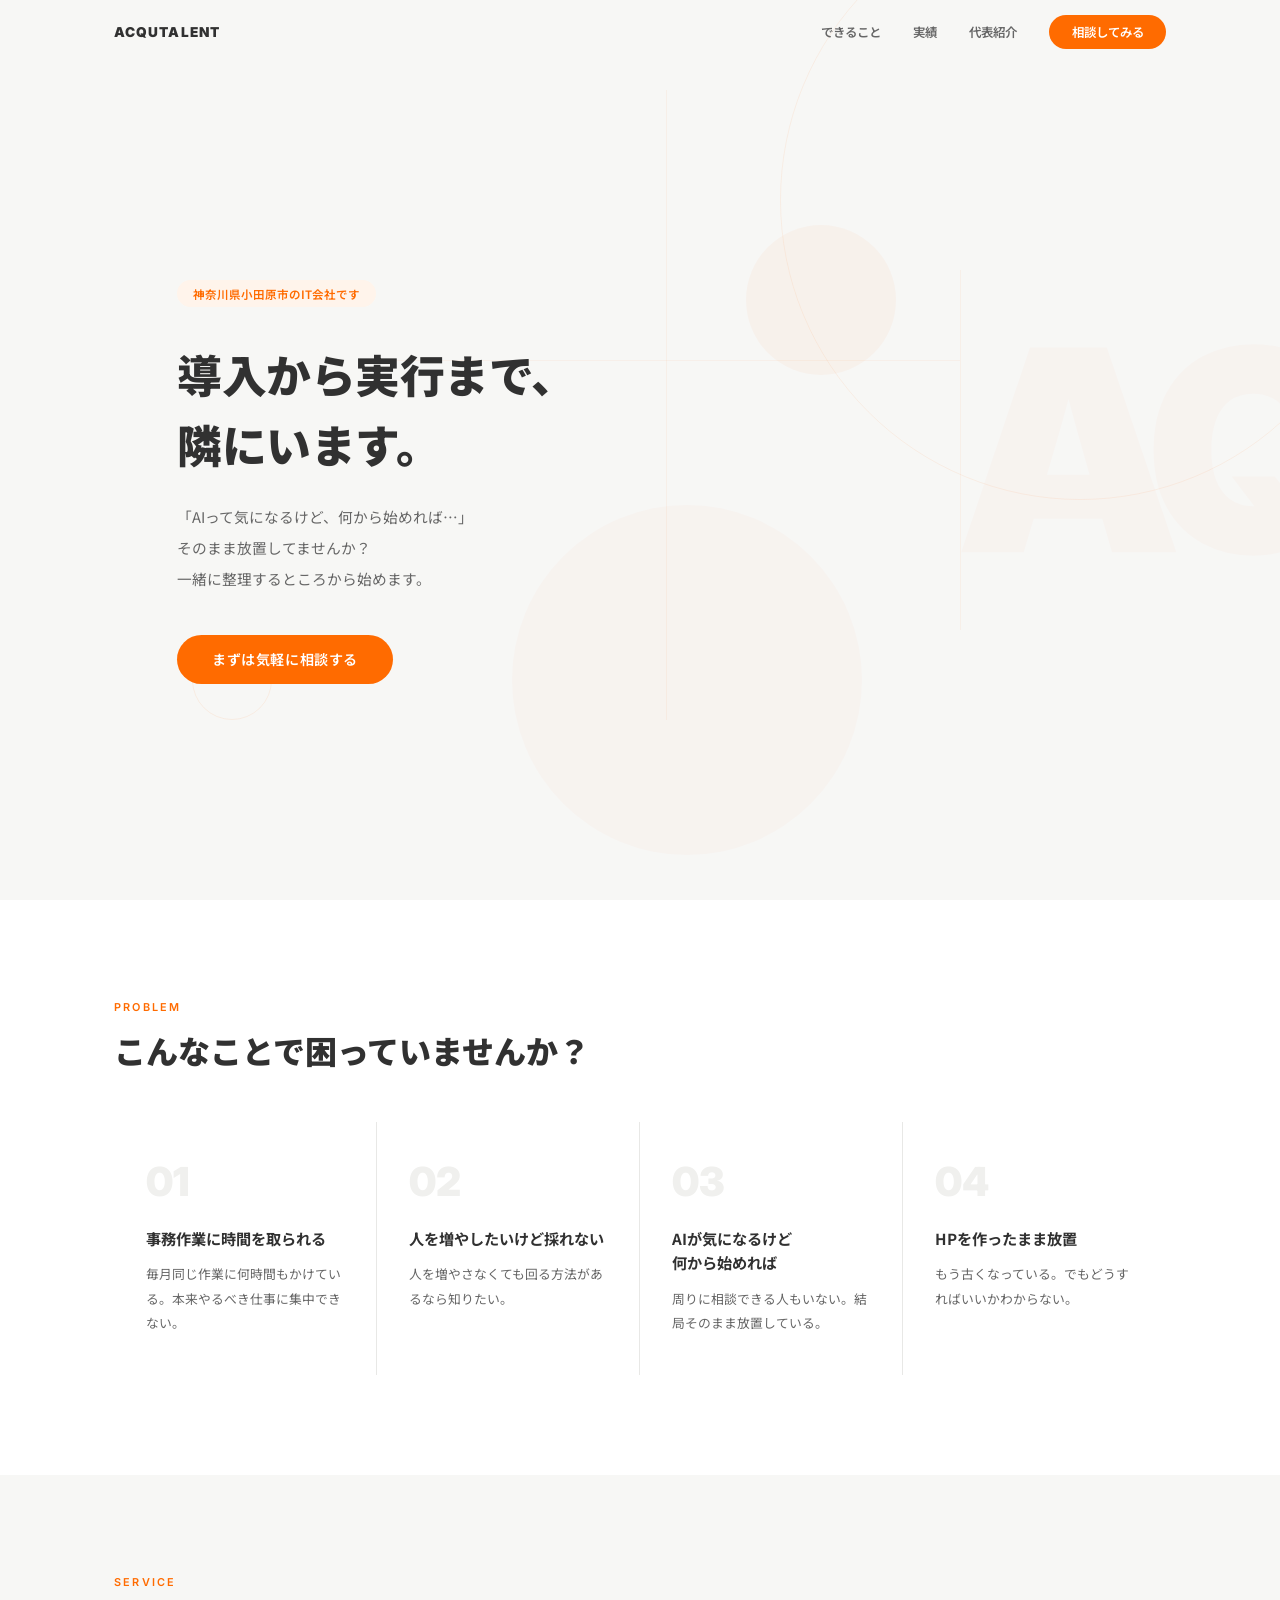
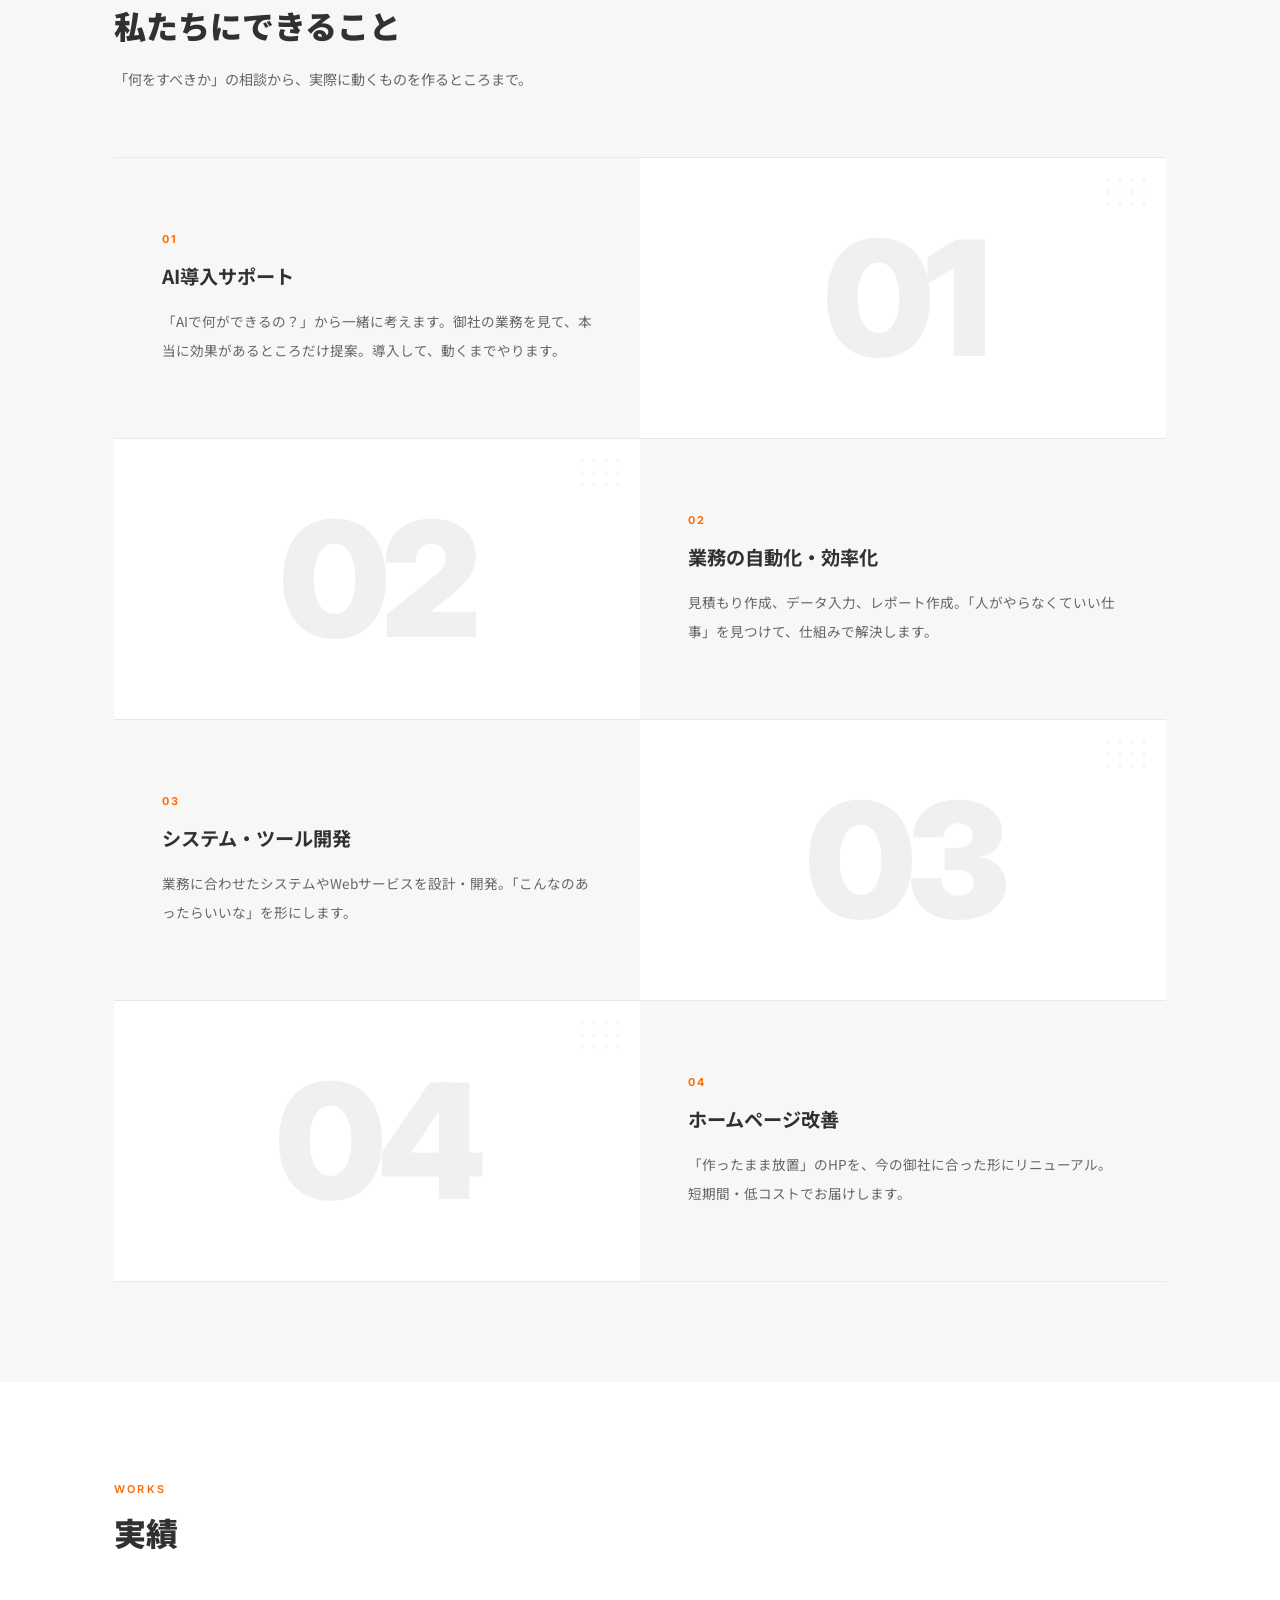
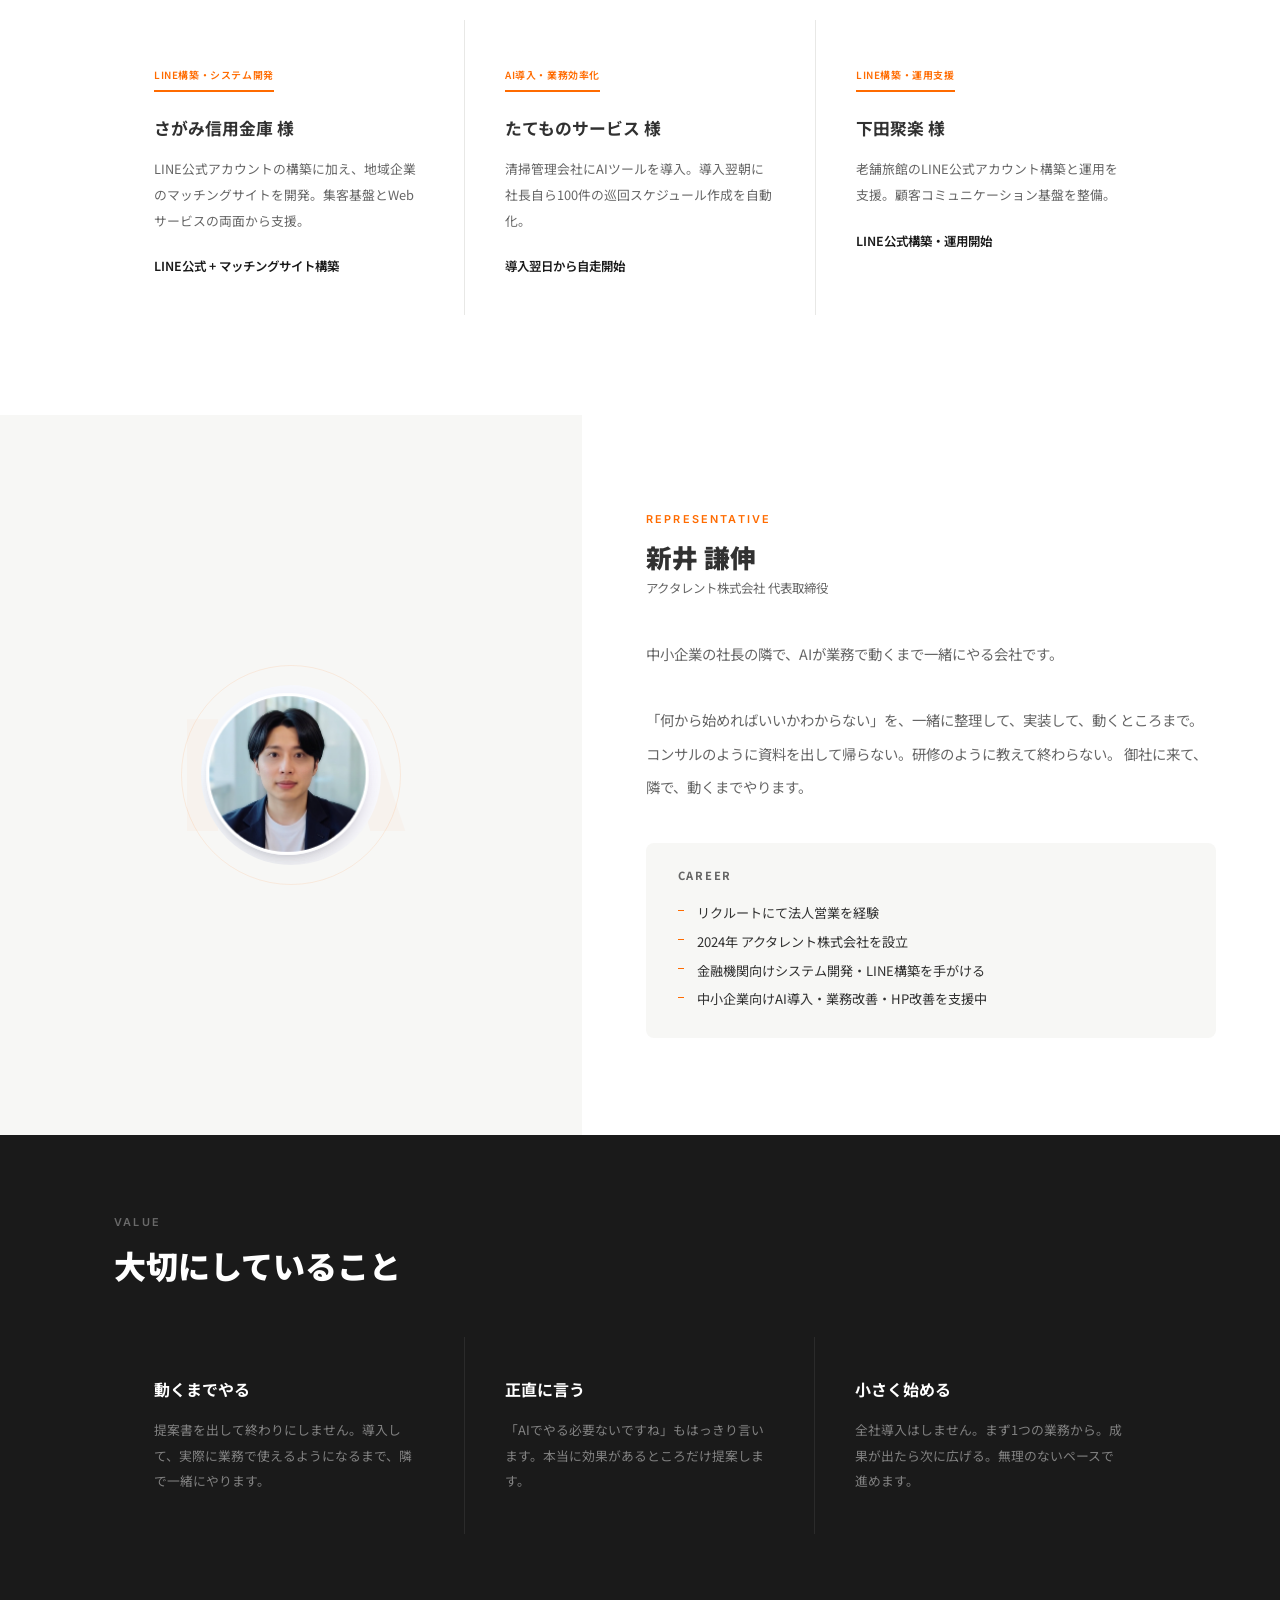
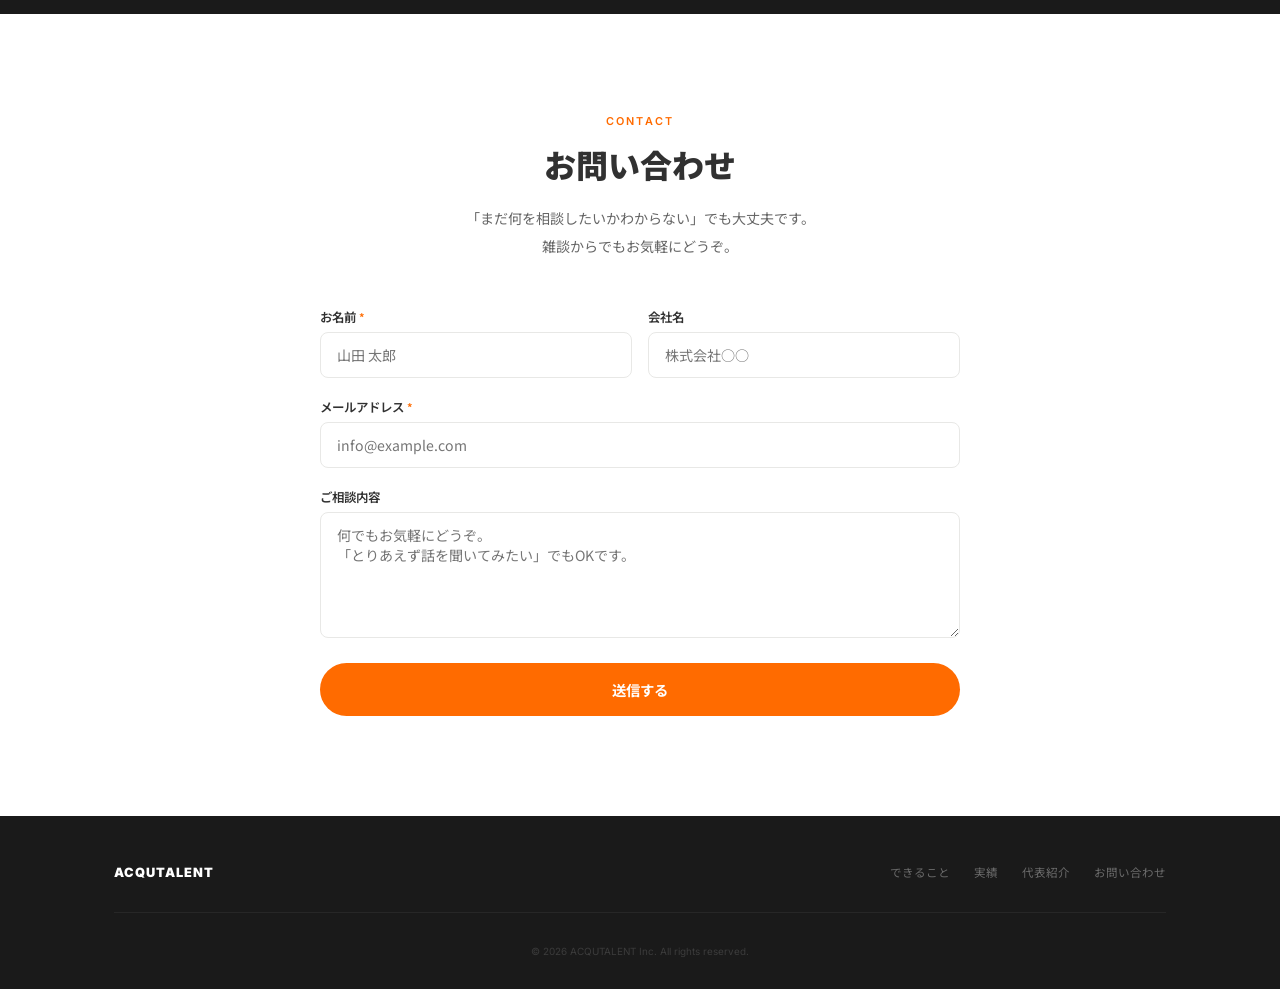
==== commit 8380d4a7: "HP全面リニューアル: 幾何学デザイン + 代表写真 + フォーム - ヒーロー: 幾何学背景で一体感のあるデザインに刷新 - サービス: 交互レイアウト + 巨大番号のCSS演出 - 代表紹介: プ" ====
--- a/index.html
+++ b/index.html
@@ -1,565 +1,1095 @@
 <!DOCTYPE html>
 <html lang="ja">
-
 <head>
   <meta charset="UTF-8">
   <meta name="viewport" content="width=device-width, initial-scale=1.0">
   <title>ACQUTALENT | 導入から実行まで、隣にいます。</title>
-  <meta name="description"
-    content="神奈川県小田原市のアクタレント株式会社。AI・業務自動化で、地域の中小企業の「困った」を一緒に解決します。">
+  <meta name="description" content="アクタレント株式会社。中小企業のAI導入・業務効率化・HP改善を、社長の隣で動くまでやる会社です。">
   <link rel="preconnect" href="https://fonts.googleapis.com">
-  <link rel="preconnect" href="https://fonts.gstatic.com" crossorigin>
-  <link href="https://fonts.googleapis.com/css2?family=Noto+Sans+JP:wght@400;500;700;900&display=swap"
-    rel="stylesheet">
-  <link rel="stylesheet" href="style.css">
+  <link href="https://fonts.googleapis.com/css2?family=Noto+Sans+JP:wght@400;600;700;900&family=Inter:wght@400;600;700;900&display=swap" rel="stylesheet">
+  <style>
+    *, *::before, *::after { margin: 0; padding: 0; box-sizing: border-box; }
+
+    :root {
+      --white: #FFFFFF;
+      --off-white: #F7F7F5;
+      --dark: #1a1a1a;
+      --dark2: #313131;
+      --mid: #666666;
+      --light: #E8E8E6;
+      --lighter: #F0F0EE;
+      --accent: #FF6B00;
+      --accent-hover: #E55F00;
+      --accent-bg: #FFF4EB;
+      --jp: 'Noto Sans JP', 'Hiragino Kaku Gothic ProN', sans-serif;
+      --en: 'Inter', sans-serif;
+    }
+
+    html { scroll-behavior: smooth; }
+
+    body {
+      font-family: var(--jp);
+      color: var(--dark2);
+      background: var(--white);
+      -webkit-font-smoothing: antialiased;
+    }
+
+    a { text-decoration: none; color: inherit; }
+
+    /* ====== HEADER ====== */
+    header {
+      position: fixed;
+      top: 0; left: 0; right: 0;
+      z-index: 100;
+      background: transparent;
+      transition: background 0.4s, border-color 0.4s;
+      border-bottom: 1px solid transparent;
+    }
+
+    header.scrolled {
+      background: rgba(255,255,255,0.96);
+      backdrop-filter: blur(12px);
+      border-bottom: 1px solid var(--light);
+    }
+
+    .header-inner {
+      max-width: 1100px;
+      margin: 0 auto;
+      padding: 0 24px;
+      height: 64px;
+      display: flex;
+      align-items: center;
+      justify-content: space-between;
+    }
+
+    .logo {
+      font-family: var(--en);
+      font-size: 0.85rem;
+      font-weight: 900;
+      letter-spacing: 0.08em;
+    }
+
+    nav { display: flex; align-items: center; gap: 2rem; }
+
+    nav a {
+      font-size: 0.78rem;
+      font-weight: 600;
+      color: var(--mid);
+      transition: color 0.3s;
+    }
+
+    nav a:hover { color: var(--dark); }
+
+    .nav-cta {
+      background: var(--accent);
+      color: var(--white) !important;
+      padding: 0.5rem 1.4rem;
+      border-radius: 9999px;
+      font-size: 0.78rem;
+      transition: background 0.3s;
+    }
+
+    .nav-cta:hover { background: var(--accent-hover); }
+
+    /* ====== HERO — full width with geometric bg ====== */
+    .hero {
+      min-height: 100vh;
+      display: grid;
+      grid-template-columns: 1fr 1fr;
+      padding-top: 0;
+      position: relative;
+      background: var(--off-white);
+      overflow: hidden;
+    }
+
+    .hero-bg-geometry {
+      position: absolute;
+      inset: 0;
+      z-index: 0;
+      pointer-events: none;
+    }
+
+    .hero-bg-geometry .geo-circle {
+      position: absolute;
+      border-radius: 50%;
+    }
+
+    .hero-bg-geometry .geo-circle:nth-child(1) {
+      width: 600px; height: 600px;
+      top: -100px; right: -100px;
+      border: 1px solid rgba(255,107,0,0.07);
+    }
+
+    .hero-bg-geometry .geo-circle:nth-child(2) {
+      width: 350px; height: 350px;
+      bottom: 5%; left: 40%;
+      background: rgba(255,107,0,0.025);
+    }
+
+    .hero-bg-geometry .geo-circle:nth-child(3) {
+      width: 150px; height: 150px;
+      top: 25%; right: 30%;
+      background: var(--accent);
+      opacity: 0.04;
+    }
+
+    .hero-bg-geometry .geo-circle:nth-child(4) {
+      width: 80px; height: 80px;
+      bottom: 20%; left: 15%;
+      border: 1px solid rgba(255,107,0,0.08);
+    }
+
+    .hero-bg-geometry .geo-line {
+      position: absolute;
+      background: rgba(255,107,0,0.05);
+    }
+
+    .hero-bg-geometry .geo-line:nth-child(5) {
+      width: 1px; height: 70%;
+      top: 10%; left: 52%;
+    }
+
+    .hero-bg-geometry .geo-line:nth-child(6) {
+      width: 45%; height: 1px;
+      top: 40%; left: 30%;
+    }
+
+    .hero-bg-geometry .geo-line:nth-child(7) {
+      width: 1px; height: 40%;
+      top: 30%; left: 75%;
+    }
+
+    .hero-bg-geometry .geo-big-text {
+      position: absolute;
+      font-family: var(--en);
+      font-size: clamp(10rem, 22vw, 20rem);
+      font-weight: 900;
+      color: rgba(255,107,0,0.025);
+      letter-spacing: -0.05em;
+      right: -5%;
+      top: 50%;
+      transform: translateY(-50%);
+      line-height: 0.8;
+      user-select: none;
+    }
+
+    .hero-text {
+      display: flex;
+      flex-direction: column;
+      justify-content: center;
+      padding: 8rem 4rem 4rem 5vw;
+      max-width: 640px;
+      margin-left: auto;
+      position: relative;
+      z-index: 1;
+    }
+
+    .hero-badge {
+      display: inline-flex;
+      align-items: center;
+      gap: 0.4rem;
+      font-size: 0.72rem;
+      font-weight: 600;
+      color: var(--accent);
+      background: var(--accent-bg);
+      padding: 0.35rem 1rem;
+      border-radius: 9999px;
+      margin-bottom: 2rem;
+      width: fit-content;
+    }
+
+    .hero h1 {
+      font-size: clamp(2rem, 3.5vw, 2.8rem);
+      font-weight: 900;
+      line-height: 1.55;
+      letter-spacing: -0.01em;
+      margin-bottom: 1.5rem;
+    }
+
+    .hero-desc {
+      font-size: 0.92rem;
+      color: var(--mid);
+      line-height: 2.1;
+      margin-bottom: 2.5rem;
+    }
+
+    .btn {
+      display: inline-flex;
+      align-items: center;
+      gap: 0.5rem;
+      background: var(--accent);
+      color: var(--white);
+      padding: 0.9rem 2.2rem;
+      border-radius: 9999px;
+      font-size: 0.88rem;
+      font-weight: 600;
+      letter-spacing: 0.04em;
+      transition: all 0.3s;
+      width: fit-content;
+    }
+
+    .btn:hover { background: var(--accent-hover); }
+
+    .hero-visual {
+      /* now transparent — background geometry is shared */
+      position: relative;
+      z-index: 1;
+    }
+
+    /* ====== SECTION COMMON ====== */
+    .section-label {
+      font-family: var(--en);
+      font-size: 0.68rem;
+      font-weight: 600;
+      letter-spacing: 0.2em;
+      text-transform: uppercase;
+      color: var(--accent);
+      margin-bottom: 0.75rem;
+    }
+
+    .section-title {
+      font-size: clamp(1.5rem, 2.5vw, 2rem);
+      font-weight: 900;
+      line-height: 1.5;
+      margin-bottom: 1rem;
+    }
+
+    .section-sub {
+      font-size: 0.88rem;
+      color: var(--mid);
+      line-height: 2;
+      max-width: 560px;
+    }
+
+    .container {
+      max-width: 1100px;
+      margin: 0 auto;
+      padding: 0 24px;
+    }
+
+    /* ====== PAIN — horizontal scroll feel ====== */
+    .pain {
+      padding: 100px 0;
+    }
+
+    .pain-header {
+      margin-bottom: 3rem;
+    }
+
+    .pain-list {
+      display: grid;
+      grid-template-columns: repeat(4, 1fr);
+      gap: 0;
+    }
+
+    .pain-item {
+      padding: 2.5rem 2rem;
+      border-right: 1px solid var(--light);
+      transition: background 0.4s;
+    }
+
+    .pain-item:last-child { border-right: none; }
+    .pain-item:hover { background: var(--off-white); }
+
+    .pain-num {
+      font-family: var(--en);
+      font-size: 2.5rem;
+      font-weight: 900;
+      color: var(--lighter);
+      line-height: 1;
+      margin-bottom: 1.5rem;
+    }
+
+    .pain-item:hover .pain-num { color: var(--accent-bg); }
+
+    .pain-item h3 {
+      font-size: 0.95rem;
+      font-weight: 700;
+      margin-bottom: 0.75rem;
+      line-height: 1.6;
+    }
+
+    .pain-item p {
+      font-size: 0.8rem;
+      color: var(--mid);
+      line-height: 1.9;
+    }
+
+    /* ====== SERVICE — alternating layout ====== */
+    .service {
+      background: var(--off-white);
+      padding: 100px 0;
+    }
+
+    .service-header {
+      margin-bottom: 4rem;
+    }
+
+    .service-row {
+      display: grid;
+      grid-template-columns: 1fr 1fr;
+      gap: 0;
+      border-top: 1px solid var(--light);
+    }
+
+    .service-row:last-child {
+      border-bottom: 1px solid var(--light);
+    }
+
+    .service-row-text {
+      padding: 3rem;
+      display: flex;
+      flex-direction: column;
+      justify-content: center;
+    }
+
+    .service-row-visual {
+      background: var(--white);
+      display: flex;
+      align-items: center;
+      justify-content: center;
+      min-height: 280px;
+      position: relative;
+      overflow: hidden;
+    }
+
+    .service-row-visual .big-num {
+      font-family: var(--en);
+      font-size: 10rem;
+      font-weight: 900;
+      color: var(--lighter);
+      line-height: 1;
+      letter-spacing: -0.05em;
+      transition: color 0.5s;
+      user-select: none;
+    }
+
+    .service-row:hover .service-row-visual .big-num {
+      color: var(--accent-bg);
+    }
+
+    .service-row-visual .accent-line {
+      position: absolute;
+      bottom: 0;
+      left: 0;
+      width: 0;
+      height: 3px;
+      background: var(--accent);
+      transition: width 0.6s cubic-bezier(0.16, 1, 0.3, 1);
+    }
+
+    .service-row:hover .service-row-visual .accent-line {
+      width: 100%;
+    }
+
+    .service-row-visual .dot-pattern {
+      position: absolute;
+      top: 20px;
+      right: 20px;
+      display: grid;
+      grid-template-columns: repeat(4, 1fr);
+      gap: 8px;
+      opacity: 0.3;
+    }
+
+    .service-row-visual .dot-pattern span {
+      width: 4px;
+      height: 4px;
+      border-radius: 50%;
+      background: var(--light);
+    }
+
+    .service-row:hover .service-row-visual .dot-pattern span {
+      background: var(--accent);
+      opacity: 0.3;
+    }
+
+    .service-row:nth-child(even) .service-row-text { order: 2; }
+    .service-row:nth-child(even) .service-row-visual { order: 1; }
+
+    .service-num {
+      font-family: var(--en);
+      font-size: 0.68rem;
+      font-weight: 700;
+      color: var(--accent);
+      letter-spacing: 0.15em;
+      margin-bottom: 1rem;
+    }
+
+    .service-row-text h3 {
+      font-size: 1.2rem;
+      font-weight: 700;
+      margin-bottom: 1rem;
+      line-height: 1.5;
+    }
+
+    .service-row-text p {
+      font-size: 0.85rem;
+      color: var(--mid);
+      line-height: 2.1;
+    }
+
+    /* ====== WORKS — card with hover ====== */
+    .works {
+      padding: 100px 0;
+    }
+
+    .works-header {
+      display: flex;
+      justify-content: space-between;
+      align-items: flex-end;
+      margin-bottom: 3rem;
+    }
+
+    .works-grid {
+      display: grid;
+      grid-template-columns: repeat(3, 1fr);
+      gap: 1px;
+      background: var(--light);
+    }
+
+    .works-card {
+      background: var(--white);
+      padding: 2.5rem;
+      transition: background 0.4s;
+    }
+
+    .works-card:hover { background: var(--off-white); }
+
+    .works-tag {
+      display: inline-block;
+      font-size: 0.62rem;
+      font-weight: 600;
+      color: var(--accent);
+      letter-spacing: 0.06em;
+      margin-bottom: 1.5rem;
+      padding-bottom: 0.5rem;
+      border-bottom: 2px solid var(--accent);
+    }
+
+    .works-card h3 {
+      font-size: 1.05rem;
+      font-weight: 700;
+      margin-bottom: 1rem;
+    }
+
+    .works-card p {
+      font-size: 0.8rem;
+      color: var(--mid);
+      line-height: 2;
+      margin-bottom: 1.5rem;
+    }
+
+    .works-result {
+      font-size: 0.78rem;
+      font-weight: 600;
+      color: var(--dark);
+    }
+
+    /* ====== ABOUT — large photo ====== */
+    .about {
+      display: grid;
+      grid-template-columns: 5fr 6fr;
+      min-height: 80vh;
+    }
+
+    .about-photo {
+      background: var(--off-white);
+      display: flex;
+      align-items: center;
+      justify-content: center;
+      color: var(--mid);
+      font-size: 0.85rem;
+      position: relative;
+      overflow: hidden;
+    }
+
+    .about-photo img {
+      width: 180px;
+      height: 180px;
+      border-radius: 50%;
+      object-fit: cover;
+      position: relative;
+      z-index: 1;
+    }
+
+    .about-photo .about-circle {
+      width: 220px;
+      height: 220px;
+      border-radius: 50%;
+      border: 1px solid rgba(255,107,0,0.1);
+      position: absolute;
+      top: 50%;
+      left: 50%;
+      transform: translate(-50%, -50%);
+    }
+
+    .about-photo .about-graphic {
+      font-family: var(--en);
+      font-size: clamp(6rem, 12vw, 12rem);
+      font-weight: 900;
+      color: rgba(255,107,0,0.03);
+      letter-spacing: -0.03em;
+      user-select: none;
+      position: absolute;
+    }
+
+    .about-content {
+      padding: 5rem 4rem;
+      display: flex;
+      flex-direction: column;
+      justify-content: center;
+    }
+
+    .about-name {
+      font-size: 1.6rem;
+      font-weight: 900;
+      margin-bottom: 0.25rem;
+    }
+
+    .about-title {
+      font-size: 0.78rem;
+      color: var(--mid);
+      margin-bottom: 2.5rem;
+    }
+
+    .about-text {
+      font-size: 0.9rem;
+      color: var(--mid);
+      line-height: 2.3;
+      margin-bottom: 2.5rem;
+    }
+
+    .about-career {
+      padding: 1.5rem 2rem;
+      background: var(--off-white);
+      border-radius: 8px;
+    }
+
+    .about-career h4 {
+      font-size: 0.7rem;
+      font-weight: 700;
+      color: var(--mid);
+      letter-spacing: 0.15em;
+      text-transform: uppercase;
+      margin-bottom: 1rem;
+    }
+
+    .about-career ul { list-style: none; }
+
+    .about-career li {
+      font-size: 0.82rem;
+      color: var(--dark2);
+      line-height: 2.2;
+      padding-left: 1.2rem;
+      position: relative;
+    }
+
+    .about-career li::before {
+      content: '';
+      position: absolute;
+      left: 0;
+      top: 0.85em;
+      width: 6px;
+      height: 1px;
+      background: var(--accent);
+    }
+
+    /* ====== VALUE — horizontal strip ====== */
+    .value {
+      background: var(--dark);
+      color: var(--white);
+      padding: 80px 0;
+    }
+
+    .value .section-label { color: rgba(255,255,255,0.35); }
+    .value .section-title { color: var(--white); }
+
+    .value-grid {
+      display: grid;
+      grid-template-columns: repeat(3, 1fr);
+      gap: 0;
+      margin-top: 3rem;
+    }
+
+    .value-item {
+      padding: 2.5rem;
+      border-right: 1px solid rgba(255,255,255,0.08);
+    }
+
+    .value-item:last-child { border-right: none; }
+
+    .value-item h3 {
+      font-size: 1rem;
+      font-weight: 700;
+      margin-bottom: 1rem;
+      line-height: 1.5;
+    }
+
+    .value-item p {
+      font-size: 0.8rem;
+      color: rgba(255,255,255,0.45);
+      line-height: 2;
+    }
+
+    /* ====== CONTACT — form ====== */
+    .contact {
+      padding: 100px 0;
+    }
+
+    .contact-inner {
+      max-width: 640px;
+      margin: 0 auto;
+    }
+
+    .contact-header {
+      text-align: center;
+      margin-bottom: 3rem;
+    }
+
+    .contact-lead {
+      font-size: 0.88rem;
+      color: var(--mid);
+      line-height: 2;
+      text-align: center;
+      margin-top: 1rem;
+    }
+
+    .form-row {
+      display: grid;
+      grid-template-columns: 1fr 1fr;
+      gap: 16px;
+    }
+
+    .form-group {
+      margin-bottom: 20px;
+    }
+
+    .form-group label {
+      display: block;
+      font-size: 0.78rem;
+      font-weight: 600;
+      color: var(--dark2);
+      margin-bottom: 6px;
+    }
+
+    .form-group .required {
+      color: var(--accent);
+      font-size: 0.7rem;
+    }
+
+    .form-group input,
+    .form-group textarea {
+      width: 100%;
+      padding: 0.75rem 1rem;
+      font-family: var(--jp);
+      font-size: 0.88rem;
+      border: 1px solid var(--light);
+      border-radius: 8px;
+      background: var(--white);
+      transition: border-color 0.3s;
+      outline: none;
+    }
+
+    .form-group input:focus,
+    .form-group textarea:focus {
+      border-color: var(--accent);
+    }
+
+    .form-group textarea {
+      resize: vertical;
+    }
+
+    .btn-submit {
+      display: block;
+      width: 100%;
+      padding: 1rem;
+      background: var(--accent);
+      color: var(--white);
+      border: none;
+      border-radius: 9999px;
+      font-family: var(--jp);
+      font-size: 0.9rem;
+      font-weight: 700;
+      cursor: pointer;
+      transition: background 0.3s;
+      margin-top: 0.5rem;
+    }
+
+    .btn-submit:hover { background: var(--accent-hover); }
+
+    /* ====== FOOTER ====== */
+    footer {
+      background: var(--dark);
+      color: rgba(255,255,255,0.4);
+      padding: 3rem 0 2rem;
+    }
+
+    .footer-inner {
+      display: flex;
+      justify-content: space-between;
+      align-items: center;
+      flex-wrap: wrap;
+      gap: 1rem;
+    }
+
+    .footer-logo {
+      font-family: var(--en);
+      font-size: 0.8rem;
+      font-weight: 900;
+      color: var(--white);
+      letter-spacing: 0.08em;
+    }
+
+    .footer-links { display: flex; gap: 1.5rem; }
+
+    .footer-links a {
+      font-size: 0.72rem;
+      color: rgba(255,255,255,0.35);
+      transition: color 0.3s;
+    }
+
+    .footer-links a:hover { color: var(--white); }
+
+    .footer-bottom {
+      text-align: center;
+      margin-top: 2rem;
+      padding-top: 2rem;
+      border-top: 1px solid rgba(255,255,255,0.06);
+      font-family: var(--en);
+      font-size: 0.62rem;
+      color: rgba(255,255,255,0.15);
+    }
+
+    /* ====== REVEAL ====== */
+    .rv {
+      opacity: 0;
+      transform: translateY(20px);
+      transition: all 0.7s cubic-bezier(0.16, 1, 0.3, 1);
+    }
+
+    .rv.visible { opacity: 1; transform: translateY(0); }
+    .rv-d1 { transition-delay: 0.12s; }
+    .rv-d2 { transition-delay: 0.24s; }
+    .rv-d3 { transition-delay: 0.36s; }
+
+    /* ====== RESPONSIVE ====== */
+    @media (max-width: 900px) {
+      nav { display: none; }
+      .hero { grid-template-columns: 1fr; min-height: auto; }
+      .hero-text { padding: 8rem 2rem 3rem; max-width: 100%; margin: 0; }
+      .hero-visual { min-height: 300px; }
+      .pain-list { grid-template-columns: 1fr 1fr; }
+      .pain-item { border-right: none; border-bottom: 1px solid var(--light); }
+      .service-row { grid-template-columns: 1fr; }
+      .service-row-visual { min-height: 200px; }
+      .service-row:nth-child(even) .service-row-text { order: 1; }
+      .service-row:nth-child(even) .service-row-visual { order: 2; }
+      .works-grid { grid-template-columns: 1fr; }
+      .about { grid-template-columns: 1fr; }
+      .about-photo { min-height: 300px; }
+      .about-content { padding: 3rem 2rem; }
+      .value-grid { grid-template-columns: 1fr; }
+      .value-item { border-right: none; border-bottom: 1px solid rgba(255,255,255,0.06); }
+      .form-row { grid-template-columns: 1fr; }
+      .footer-inner { flex-direction: column; text-align: center; }
+      .footer-links { flex-wrap: wrap; justify-content: center; }
+    }
+
+    @media (max-width: 600px) {
+      .pain-list { grid-template-columns: 1fr; }
+    }
+  </style>
 </head>
-
 <body>
 
-  <!-- ナビゲーション -->
-  <nav class="nav" id="nav">
-    <div class="nav-inner">
-      <a href="#" class="nav-logo">ACQUTALENT</a>
-      <div class="nav-links">
+  <!-- HEADER -->
+  <header>
+    <div class="header-inner">
+      <a href="#" class="logo">ACQUTALENT</a>
+      <nav>
         <a href="#service">できること</a>
         <a href="#works">実績</a>
-        <a href="#value">大切にしていること</a>
         <a href="#about">代表紹介</a>
         <a href="#contact" class="nav-cta">相談してみる</a>
-      </div>
-      <button class="hamburger" id="hamburger" aria-label="メニュー">
-        <span></span><span></span><span></span>
-      </button>
-    </div>
-  </nav>
-
-  <!-- モバイルメニュー -->
-  <div class="mobile-menu" id="mobileMenu">
-    <a href="#service">できること</a>
-    <a href="#works">実績</a>
-    <a href="#value">大切にしていること</a>
-    <a href="#about">代表紹介</a>
-    <a href="#contact" class="mobile-cta">相談してみる</a>
-  </div>
-
-  <!-- ヒーロー -->
-  <section class="hero" id="hero">
-    <div class="hero-bg">
-      <div class="hero-shape hero-shape--1"></div>
-      <div class="hero-shape hero-shape--2"></div>
-      <div class="hero-shape hero-shape--3"></div>
-    </div>
-    <!-- 小田原の風景イラスト（SVG） -->
-    <div class="hero-skyline">
-      <svg viewBox="0 0 1440 800" preserveAspectRatio="xMidYMax slice" class="skyline-svg">
-        <defs>
-          <linearGradient id="skyGrad" x1="0" y1="0" x2="0" y2="1">
-            <stop offset="0%" stop-color="rgba(180,210,230,0.08)" />
-            <stop offset="40%" stop-color="rgba(180,210,230,0.04)" />
-            <stop offset="100%" stop-color="transparent" />
-          </linearGradient>
-          <linearGradient id="mountainFar" x1="0" y1="0" x2="0" y2="1">
-            <stop offset="0%" stop-color="rgba(58,141,118,0.06)" />
-            <stop offset="100%" stop-color="rgba(58,141,118,0.03)" />
-          </linearGradient>
-          <linearGradient id="mountainMid" x1="0" y1="0" x2="0" y2="1">
-            <stop offset="0%" stop-color="rgba(58,141,118,0.09)" />
-            <stop offset="100%" stop-color="rgba(58,141,118,0.04)" />
-          </linearGradient>
-          <linearGradient id="mountainNear" x1="0" y1="0" x2="0" y2="1">
-            <stop offset="0%" stop-color="rgba(58,141,118,0.12)" />
-            <stop offset="100%" stop-color="rgba(58,141,118,0.05)" />
-          </linearGradient>
-          <linearGradient id="seaGrad" x1="0" y1="0" x2="0" y2="1">
-            <stop offset="0%" stop-color="rgba(58,141,118,0.06)" />
-            <stop offset="100%" stop-color="rgba(58,141,118,0.14)" />
-          </linearGradient>
-        </defs>
-
-        <!-- 空のグラデーション -->
-        <rect x="0" y="0" width="1440" height="800" fill="url(#skyGrad)" />
-
-        <!-- 雲 -->
-        <g fill="rgba(255,255,255,0.25)">
-          <ellipse cx="200" cy="180" rx="80" ry="20" />
-          <ellipse cx="240" cy="175" rx="50" ry="16" />
-          <ellipse cx="160" cy="178" rx="40" ry="14" />
-        </g>
-        <g fill="rgba(255,255,255,0.15)">
-          <ellipse cx="900" cy="140" rx="100" ry="18" />
-          <ellipse cx="950" cy="135" rx="60" ry="14" />
-          <ellipse cx="850" cy="138" rx="50" ry="12" />
-        </g>
-        <g fill="rgba(255,255,255,0.12)">
-          <ellipse cx="1300" cy="200" rx="70" ry="16" />
-          <ellipse cx="1340" cy="196" rx="45" ry="12" />
-        </g>
-
-        <!-- 太陽（右上にうっすら） -->
-        <circle cx="1250" cy="120" r="60" fill="rgba(245,200,100,0.06)" />
-        <circle cx="1250" cy="120" r="40" fill="rgba(245,200,100,0.04)" />
-
-        <!-- 最奥の山（うっすら） -->
-        <path d="M0,520 C100,480 200,500 320,440 C400,400 480,420 580,380 C660,350 720,370 820,340 C900,315 960,330 1060,310 C1140,295 1200,310 1300,300 C1360,292 1400,305 1440,298 L1440,800 L0,800 Z" fill="url(#mountainFar)" />
-
-        <!-- 中間の山（箱根連山） -->
-        <path d="M0,560 C80,520 140,540 240,490 C320,450 380,475 480,430 C560,395 620,415 720,385 C800,360 860,378 960,365 C1040,355 1100,370 1200,358 C1280,348 1340,360 1440,350 L1440,800 L0,800 Z" fill="url(#mountainMid)" />
-
-        <!-- 手前の山（丹沢） -->
-        <path d="M0,600 C100,570 160,585 260,545 C340,515 400,535 500,500 C580,475 640,490 740,470 C820,455 880,465 980,455 C1060,448 1120,458 1220,448 C1300,440 1370,450 1440,445 L1440,800 L0,800 Z" fill="url(#mountainNear)" />
-
-        <!-- 森（左側） -->
-        <g fill="rgba(58,141,118,0.10)">
-          <ellipse cx="60" cy="585" rx="28" ry="35" />
-          <ellipse cx="95" cy="578" rx="24" ry="30" />
-          <ellipse cx="130" cy="588" rx="26" ry="32" />
-          <ellipse cx="160" cy="580" rx="20" ry="28" />
-          <ellipse cx="30" cy="590" rx="22" ry="28" />
-          <ellipse cx="185" cy="586" rx="18" ry="24" />
-        </g>
-
-        <!-- 森（中央左） -->
-        <g fill="rgba(58,141,118,0.07)">
-          <ellipse cx="420" cy="520" rx="18" ry="24" />
-          <ellipse cx="445" cy="515" rx="22" ry="28" />
-          <ellipse cx="470" cy="522" rx="16" ry="22" />
-          <ellipse cx="395" cy="525" rx="14" ry="20" />
-        </g>
-
-        <!-- 森（中央右） -->
-        <g fill="rgba(58,141,118,0.08)">
-          <ellipse cx="680" cy="485" rx="20" ry="26" />
-          <ellipse cx="710" cy="478" rx="24" ry="30" />
-          <ellipse cx="740" cy="488" rx="18" ry="24" />
-          <ellipse cx="760" cy="482" rx="16" ry="22" />
-        </g>
-
-        <!-- 森（右側） -->
-        <g fill="rgba(58,141,118,0.09)">
-          <ellipse cx="1260" cy="458" rx="22" ry="28" />
-          <ellipse cx="1290" cy="452" rx="18" ry="24" />
-          <ellipse cx="1320" cy="460" rx="20" ry="26" />
-          <ellipse cx="1350" cy="454" rx="16" ry="22" />
-          <ellipse cx="1380" cy="458" rx="14" ry="20" />
-        </g>
-
-        <!-- 小田原城（大きく） -->
-        <g transform="translate(940, 340)" fill="rgba(58,141,118,0.14)">
-          <!-- 石垣 -->
-          <path d="M-10,150 L0,105 L120,105 L130,150 Z" />
-          <line x1="15" y1="125" x2="105" y2="125" stroke="rgba(58,141,118,0.08)" stroke-width="0.8" />
-          <line x1="8" y1="138" x2="112" y2="138" stroke="rgba(58,141,118,0.06)" stroke-width="0.6" />
-
-          <!-- 一階 -->
-          <rect x="12" y="72" width="96" height="36" rx="1" />
-          <path d="M0,72 Q60,44 120,72 Z" fill="rgba(58,141,118,0.16)" />
-          <path d="M0,72 Q8,67 12,72" fill="rgba(58,141,118,0.11)" />
-          <path d="M108,72 Q112,67 120,72" fill="rgba(58,141,118,0.11)" />
-
-          <!-- 二階 -->
-          <rect x="22" y="40" width="76" height="26" rx="1" />
-          <path d="M12,40 Q60,18 108,40 Z" fill="rgba(58,141,118,0.16)" />
-          <path d="M12,40 Q18,36 22,40" fill="rgba(58,141,118,0.11)" />
-          <path d="M98,40 Q102,36 108,40" fill="rgba(58,141,118,0.11)" />
-
-          <!-- 三階 -->
-          <rect x="32" y="16" width="56" height="18" rx="1" />
-          <path d="M22,16 Q60,0 98,16 Z" fill="rgba(58,141,118,0.18)" />
-          <path d="M22,16 Q28,12 32,16" fill="rgba(58,141,118,0.12)" />
-          <path d="M88,16 Q92,12 98,16" fill="rgba(58,141,118,0.12)" />
-
-          <!-- しゃちほこ -->
-          <path d="M60,0 L57,-8 Q60,-4 63,-8 Z" fill="rgba(58,141,118,0.15)" />
-
-          <!-- 窓（三階） -->
-          <rect x="48" y="20" width="5" height="8" rx="1" fill="rgba(255,255,255,0.3)" />
-          <rect x="58" y="20" width="5" height="8" rx="1" fill="rgba(255,255,255,0.3)" />
-          <rect x="68" y="20" width="5" height="8" rx="1" fill="rgba(255,255,255,0.3)" />
-
-          <!-- 窓（二階） -->
-          <rect x="34" y="48" width="6" height="10" rx="1" fill="rgba(255,255,255,0.25)" />
-          <rect x="48" y="48" width="6" height="10" rx="1" fill="rgba(255,255,255,0.25)" />
-          <rect x="62" y="48" width="6" height="10" rx="1" fill="rgba(255,255,255,0.25)" />
-          <rect x="76" y="48" width="6" height="10" rx="1" fill="rgba(255,255,255,0.25)" />
-
-          <!-- 窓（一階） -->
-          <rect x="26" y="80" width="7" height="14" rx="1" fill="rgba(255,255,255,0.2)" />
-          <rect x="40" y="80" width="7" height="14" rx="1" fill="rgba(255,255,255,0.2)" />
-          <rect x="54" y="80" width="7" height="14" rx="1" fill="rgba(255,255,255,0.2)" />
-          <rect x="68" y="80" width="7" height="14" rx="1" fill="rgba(255,255,255,0.2)" />
-          <rect x="82" y="80" width="7" height="14" rx="1" fill="rgba(255,255,255,0.2)" />
-        </g>
-
-        <!-- 城の周りの木 -->
-        <g fill="rgba(58,141,118,0.11)">
-          <ellipse cx="920" cy="478" rx="20" ry="28" />
-          <ellipse cx="895" cy="484" rx="16" ry="22" />
-          <ellipse cx="1085" cy="480" rx="18" ry="26" />
-          <ellipse cx="1110" cy="486" rx="14" ry="20" />
-          <ellipse cx="1130" cy="482" rx="12" ry="18" />
-        </g>
-
-        <!-- 里の家々（城の手前） -->
-        <g fill="rgba(58,141,118,0.06)">
-          <rect x="800" y="504" width="18" height="14" rx="1" />
-          <polygon points="798,504 809,494 820,504" fill="rgba(58,141,118,0.08)" />
-          <rect x="830" y="508" width="14" height="10" rx="1" />
-          <polygon points="828,508 837,500 846,508" fill="rgba(58,141,118,0.07)" />
-          <rect x="1140" y="500" width="16" height="12" rx="1" />
-          <polygon points="1138,500 1148,491 1158,500" fill="rgba(58,141,118,0.07)" />
-        </g>
-
-        <!-- 海（相模湾） -->
-        <path d="M0,640 C120,628 240,650 360,635 C480,620 600,642 720,630 C840,618 960,640 1080,628 C1200,616 1320,635 1440,625 L1440,800 L0,800 Z" fill="url(#seaGrad)" />
-
-        <!-- 波のライン -->
-        <path d="M0,650 C180,638 360,658 540,645 C720,632 900,655 1080,642 C1260,630 1380,648 1440,640" fill="none" stroke="rgba(58,141,118,0.10)" stroke-width="1.2" />
-        <path d="M0,670 C200,660 400,678 600,665 C800,652 1000,672 1200,660 C1350,650 1420,665 1440,658" fill="none" stroke="rgba(58,141,118,0.07)" stroke-width="0.8" />
-        <path d="M0,690 C160,682 320,696 480,685 C640,674 800,692 960,682 C1120,672 1280,688 1440,680" fill="none" stroke="rgba(58,141,118,0.05)" stroke-width="0.6" />
-        <path d="M0,720 C240,712 480,728 720,716 C960,704 1200,722 1440,712" fill="none" stroke="rgba(58,141,118,0.04)" stroke-width="0.5" />
-        <path d="M0,750 C300,742 600,756 900,745 C1200,734 1380,748 1440,742" fill="none" stroke="rgba(58,141,118,0.03)" stroke-width="0.4" />
-
-        <!-- ヨット（大きめ） -->
-        <g transform="translate(300, 600)">
-          <polygon points="6,0 0,22 12,22" fill="rgba(255,255,255,0.35)" />
-          <polygon points="6,3 6,22 16,18" fill="rgba(255,255,255,0.20)" />
-          <line x1="6" y1="0" x2="6" y2="26" stroke="rgba(58,141,118,0.12)" stroke-width="1" />
-          <ellipse cx="6" cy="26" rx="14" ry="3" fill="rgba(58,141,118,0.08)" />
-        </g>
-
-        <!-- ヨット（遠い） -->
-        <g transform="translate(1100, 610)">
-          <polygon points="3,0 0,12 6,12" fill="rgba(255,255,255,0.25)" />
-          <line x1="3" y1="0" x2="3" y2="14" stroke="rgba(58,141,118,0.08)" stroke-width="0.7" />
-          <ellipse cx="3" cy="14" rx="8" ry="2" fill="rgba(58,141,118,0.05)" />
-        </g>
-
-        <!-- ヨット（もっと遠い） -->
-        <g transform="translate(750, 618)">
-          <polygon points="2,0 0,7 4,7" fill="rgba(255,255,255,0.18)" />
-          <line x1="2" y1="0" x2="2" y2="8" stroke="rgba(58,141,118,0.06)" stroke-width="0.5" />
-          <ellipse cx="2" cy="8" rx="5" ry="1.2" fill="rgba(58,141,118,0.04)" />
-        </g>
-
-        <!-- カモメ（大） -->
-        <g stroke="rgba(58,141,118,0.14)" stroke-width="1.8" fill="none" stroke-linecap="round">
-          <path d="M280,280 Q290,266 300,276" />
-          <path d="M300,276 Q310,266 320,280" />
-        </g>
-        <!-- カモメ（中） -->
-        <g stroke="rgba(58,141,118,0.10)" stroke-width="1.2" fill="none" stroke-linecap="round">
-          <path d="M360,260 Q366,252 372,258" />
-          <path d="M372,258 Q378,252 384,260" />
-        </g>
-        <!-- カモメ（小） -->
-        <g stroke="rgba(58,141,118,0.07)" stroke-width="0.8" fill="none" stroke-linecap="round">
-          <path d="M420,270 Q424,266 428,269" />
-          <path d="M428,269 Q432,266 436,270" />
-        </g>
-        <!-- カモメ（右側） -->
-        <g stroke="rgba(58,141,118,0.09)" stroke-width="1" fill="none" stroke-linecap="round">
-          <path d="M1200,300 Q1206,292 1212,298" />
-          <path d="M1212,298 Q1218,292 1224,300" />
-        </g>
-        <g stroke="rgba(58,141,118,0.06)" stroke-width="0.8" fill="none" stroke-linecap="round">
-          <path d="M1260,320 Q1264,316 1268,319" />
-          <path d="M1268,319 Q1272,316 1276,320" />
-        </g>
-        <!-- カモメ（上の方） -->
-        <g stroke="rgba(58,141,118,0.05)" stroke-width="0.7" fill="none" stroke-linecap="round">
-          <path d="M600,220 Q603,216 606,219" />
-          <path d="M606,219 Q609,216 612,220" />
-        </g>
-
-        <!-- みかんの木（左の丘にさりげなく） -->
-        <g transform="translate(220, 545)">
-          <rect x="8" y="24" width="4" height="18" rx="2" fill="rgba(100,80,50,0.06)" />
-          <ellipse cx="10" cy="16" rx="18" ry="20" fill="rgba(58,141,118,0.07)" />
-          <circle cx="5" cy="22" r="3" fill="rgba(220,160,50,0.10)" />
-          <circle cx="18" cy="18" r="2.5" fill="rgba(220,160,50,0.08)" />
-          <circle cx="10" cy="10" r="2.8" fill="rgba(220,160,50,0.09)" />
-        </g>
-      </svg>
-    </div>
-    <div class="hero-content">
-      <p class="hero-location">神奈川県小田原市のIT会社です</p>
-      <h1 class="hero-title">導入から実行まで、隣にいます。</h1>
-      <p class="hero-sub">
+      </nav>
+    </div>
+  </header>
+
+  <!-- HERO -->
+  <section class="hero">
+    <div class="hero-bg-geometry">
+      <div class="geo-circle"></div>
+      <div class="geo-circle"></div>
+      <div class="geo-circle"></div>
+      <div class="geo-circle"></div>
+      <div class="geo-line"></div>
+      <div class="geo-line"></div>
+      <div class="geo-line"></div>
+      <div class="geo-big-text">AQ</div>
+    </div>
+    <div class="hero-text">
+      <div class="hero-badge rv">神奈川県小田原市のIT会社です</div>
+      <h1 class="rv rv-d1">導入から実行まで、<br>隣にいます。</h1>
+      <p class="hero-desc rv rv-d2">
         「AIって気になるけど、何から始めれば…」<br>
         そのまま放置してませんか？<br>
         一緒に整理するところから始めます。
       </p>
-      <a href="#contact" class="btn-primary">まずは気軽に相談する</a>
-    </div>
-    <div class="hero-scroll">
-      <span>SCROLL</span>
-      <div class="hero-scroll-line"></div>
-    </div>
+      <a href="#contact" class="btn rv rv-d3">まずは気軽に相談する</a>
+    </div>
+    <div class="hero-visual"></div>
   </section>
 
-  <!-- 波ディバイダー（相模湾） -->
-  <div class="wave-divider wave-divider--white">
-    <svg viewBox="0 0 1440 60" preserveAspectRatio="none">
-      <path d="M0,30 C240,55 480,5 720,30 C960,55 1200,5 1440,30 L1440,60 L0,60 Z" fill="#ffffff" />
-    </svg>
-  </div>
-
-  <!-- お悩み -->
-  <section class="pain" id="pain">
+  <!-- PAIN — 4 column strip -->
+  <section class="pain">
     <div class="container">
-      <h2 class="section-title">こんなこと、思っていませんか？</h2>
-      <div class="pain-grid">
-        <div class="pain-card">
+      <div class="pain-header">
+        <div class="section-label rv">Problem</div>
+        <h2 class="section-title rv rv-d1">こんなことで困っていませんか？</h2>
+      </div>
+    </div>
+    <div class="container">
+      <div class="pain-list">
+        <div class="pain-item rv">
           <div class="pain-num">01</div>
-          <p>毎日同じ事務作業に<br>時間を取られている</p>
-        </div>
-        <div class="pain-card">
+          <h3>事務作業に時間を取られる</h3>
+          <p>毎月同じ作業に何時間もかけている。本来やるべき仕事に集中できない。</p>
+        </div>
+        <div class="pain-item rv rv-d1">
           <div class="pain-num">02</div>
-          <p>人手が足りないけど<br>すぐには雇えない</p>
-        </div>
-        <div class="pain-card">
+          <h3>人を増やしたいけど採れない</h3>
+          <p>人を増やさなくても回る方法があるなら知りたい。</p>
+        </div>
+        <div class="pain-item rv rv-d2">
           <div class="pain-num">03</div>
-          <p>AIって気になるけど<br>何から始めればいいの？</p>
-        </div>
-        <div class="pain-card">
+          <h3>AIが気になるけど<br>何から始めれば</h3>
+          <p>周りに相談できる人もいない。結局そのまま放置している。</p>
+        </div>
+        <div class="pain-item rv rv-d3">
           <div class="pain-num">04</div>
-          <p>ITのこと<br>気軽に相談できる人がいない</p>
-        </div>
-      </div>
-      <p class="pain-cta">一つでも当てはまったら、ぜひ一度お話しさせてください。</p>
+          <h3>HPを作ったまま放置</h3>
+          <p>もう古くなっている。でもどうすればいいかわからない。</p>
+        </div>
+      </div>
     </div>
   </section>
 
-  <!-- 波ディバイダー -->
-  <div class="wave-divider wave-divider--warm">
-    <svg viewBox="0 0 1440 60" preserveAspectRatio="none">
-      <path d="M0,30 C240,5 480,55 720,30 C960,5 1200,55 1440,30 L1440,60 L0,60 Z" fill="#FAF7F2" />
-    </svg>
-  </div>
-
-  <!-- できること -->
+  <!-- SERVICE — alternating rows -->
   <section class="service" id="service">
     <div class="container">
-      <h2 class="section-title">私たちにできること</h2>
-      <p class="section-sub">「何をすべきか」の相談から、実際に動くものを作るところまで。</p>
-      <div class="service-grid">
-        <div class="service-card">
-          <div class="service-accent"></div>
-          <div class="service-number">01</div>
+      <div class="service-header">
+        <div class="section-label rv">Service</div>
+        <h2 class="section-title rv rv-d1">私たちにできること</h2>
+        <p class="section-sub rv rv-d2">「何をすべきか」の相談から、実際に動くものを作るところまで。</p>
+      </div>
+    </div>
+    <div class="container">
+      <div class="service-row rv">
+        <div class="service-row-text">
+          <div class="service-num">01</div>
           <h3>AI導入サポート</h3>
-          <p>「AIで何ができるの？」から一緒に考えます。御社の業務を見て、本当に効果があるところだけ提案します。</p>
-        </div>
-        <div class="service-card">
-          <div class="service-accent"></div>
-          <div class="service-number">02</div>
+          <p>「AIで何ができるの？」から一緒に考えます。御社の業務を見て、本当に効果があるところだけ提案。導入して、動くまでやります。</p>
+        </div>
+        <div class="service-row-visual">
+          <div class="big-num">01</div>
+          <div class="accent-line"></div>
+          <div class="dot-pattern"><span></span><span></span><span></span><span></span><span></span><span></span><span></span><span></span><span></span><span></span><span></span><span></span></div>
+        </div>
+      </div>
+      <div class="service-row rv">
+        <div class="service-row-text">
+          <div class="service-num">02</div>
           <h3>業務の自動化・効率化</h3>
-          <p>見積もり作成、データ入力、レポート作成…「人がやらなくていい仕事」を見つけて、仕組みで解決します。</p>
-        </div>
-        <div class="service-card">
-          <div class="service-accent"></div>
-          <div class="service-number">03</div>
+          <p>見積もり作成、データ入力、レポート作成。「人がやらなくていい仕事」を見つけて、仕組みで解決します。</p>
+        </div>
+        <div class="service-row-visual">
+          <div class="big-num">02</div>
+          <div class="accent-line"></div>
+          <div class="dot-pattern"><span></span><span></span><span></span><span></span><span></span><span></span><span></span><span></span><span></span><span></span><span></span><span></span></div>
+        </div>
+      </div>
+      <div class="service-row rv">
+        <div class="service-row-text">
+          <div class="service-num">03</div>
           <h3>システム・ツール開発</h3>
           <p>業務に合わせたシステムやWebサービスを設計・開発。「こんなのあったらいいな」を形にします。</p>
         </div>
-        <div class="service-card">
-          <div class="service-accent"></div>
-          <div class="service-number">04</div>
+        <div class="service-row-visual">
+          <div class="big-num">03</div>
+          <div class="accent-line"></div>
+          <div class="dot-pattern"><span></span><span></span><span></span><span></span><span></span><span></span><span></span><span></span><span></span><span></span><span></span><span></span></div>
+        </div>
+      </div>
+      <div class="service-row rv">
+        <div class="service-row-text">
+          <div class="service-num">04</div>
           <h3>ホームページ改善</h3>
           <p>「作ったまま放置」のHPを、今の御社に合った形にリニューアル。短期間・低コストでお届けします。</p>
         </div>
+        <div class="service-row-visual">
+          <div class="big-num">04</div>
+          <div class="accent-line"></div>
+          <div class="dot-pattern"><span></span><span></span><span></span><span></span><span></span><span></span><span></span><span></span><span></span><span></span><span></span><span></span></div>
+        </div>
       </div>
     </div>
   </section>
 
-  <!-- 波ディバイダー -->
-  <div class="wave-divider wave-divider--white-from-warm">
-    <svg viewBox="0 0 1440 60" preserveAspectRatio="none">
-      <path d="M0,30 C240,55 480,5 720,30 C960,55 1200,5 1440,30 L1440,60 L0,60 Z" fill="#ffffff" />
-    </svg>
-  </div>
-
-  <!-- 実績 -->
+  <!-- WORKS — gap-less grid -->
   <section class="works" id="works">
     <div class="container">
-      <h2 class="section-title">お手伝いの実績</h2>
-      <p class="section-sub">業種・規模を問わず、さまざまな「困った」を解決してきました。</p>
-      <div class="works-grid">
-        <div class="works-card">
-          <div class="works-tag">LINE構築・運用</div>
-          <h3>S旅館 様</h3>
-          <p class="works-desc">LINE公式アカウントの構築から運用代行まで一気通貫で対応。予約導線の整備とリピーター育成の仕組みを構築しました。</p>
-          <div class="works-result">
-            <span class="works-label">成果</span>
-            <span>LINE経由の予約導線を確立・継続運用中</span>
-          </div>
-        </div>
+      <div class="works-header">
+        <div>
+          <div class="section-label rv">Works</div>
+          <h2 class="section-title rv rv-d1">実績</h2>
+        </div>
+      </div>
+      <div class="works-grid rv">
         <div class="works-card">
           <div class="works-tag">LINE構築・システム開発</div>
-          <h3>S信用金庫 様</h3>
-          <p class="works-desc">Lステップを活用したLINE公式アカウントの構築に加え、マッチングサイトの開発を担当。集客基盤とWebサービスの両面から支援しました。</p>
-          <div class="works-result">
-            <span class="works-label">成果</span>
-            <span>LINE運用基盤の確立・マッチングサイト稼働中</span>
-          </div>
+          <h3>さがみ信用金庫 様</h3>
+          <p>LINE公式アカウントの構築に加え、地域企業のマッチングサイトを開発。集客基盤とWebサービスの両面から支援。</p>
+          <div class="works-result">LINE公式 + マッチングサイト構築</div>
         </div>
         <div class="works-card">
-          <div class="works-tag">業務自動化</div>
-          <h3>T清掃サービス 様</h3>
-          <p class="works-desc">見積もり作成の自動化システムを開発し、作業時間を大幅に削減。あわせて業務マニュアルの管理体制も整備しました。</p>
-          <div class="works-result">
-            <span class="works-label">成果</span>
-            <span>見積もり作成の自動化・マニュアル管理を効率化</span>
-          </div>
+          <div class="works-tag">AI導入・業務効率化</div>
+          <h3>たてものサービス 様</h3>
+          <p>清掃管理会社にAIツールを導入。導入翌朝に社長自ら100件の巡回スケジュール作成を自動化。</p>
+          <div class="works-result">導入翌日から自走開始</div>
+        </div>
+        <div class="works-card">
+          <div class="works-tag">LINE構築・運用支援</div>
+          <h3>下田聚楽 様</h3>
+          <p>老舗旅館のLINE公式アカウント構築と運用を支援。顧客コミュニケーション基盤を整備。</p>
+          <div class="works-result">LINE公式構築・運用開始</div>
         </div>
       </div>
     </div>
   </section>
 
-  <!-- 波ディバイダー -->
-  <div class="wave-divider wave-divider--warm-from-white">
-    <svg viewBox="0 0 1440 60" preserveAspectRatio="none">
-      <path d="M0,30 C240,5 480,55 720,30 C960,5 1200,55 1440,30 L1440,60 L0,60 Z" fill="#FAF7F2" />
-    </svg>
-  </div>
-
-  <!-- 大切にしていること -->
-  <section class="value" id="value">
+  <!-- ABOUT — large split -->
+  <section class="about" id="about">
+    <div class="about-photo">
+      <div class="about-graphic">KA</div>
+      <div class="about-circle"></div>
+      <img src="images/profile.png" alt="新井 謙伸">
+    </div>
+    <div class="about-content">
+      <div class="section-label rv">Representative</div>
+      <div class="about-name rv rv-d1">新井 謙伸</div>
+      <div class="about-title rv rv-d1">アクタレント株式会社 代表取締役</div>
+      <p class="about-text rv rv-d2">
+        中小企業の社長の隣で、AIが業務で動くまで一緒にやる会社です。<br><br>
+        「何から始めればいいかわからない」を、一緒に整理して、実装して、動くところまで。
+        コンサルのように資料を出して帰らない。研修のように教えて終わらない。
+        御社に来て、隣で、動くまでやります。
+      </p>
+      <div class="about-career rv rv-d3">
+        <h4>Career</h4>
+        <ul>
+          <li>リクルートにて法人営業を経験</li>
+          <li>2024年 アクタレント株式会社を設立</li>
+          <li>金融機関向けシステム開発・LINE構築を手がける</li>
+          <li>中小企業向けAI導入・業務改善・HP改善を支援中</li>
+        </ul>
+      </div>
+    </div>
+  </section>
+
+  <!-- VALUE — dark strip -->
+  <section class="value">
     <div class="container">
-      <h2 class="section-title">大切にしていること</h2>
+      <div class="section-label rv">Value</div>
+      <h2 class="section-title rv rv-d1">大切にしていること</h2>
       <div class="value-grid">
-        <div class="value-card">
-          <div class="value-deco"></div>
-          <h3>現場を見て提案します</h3>
-          <p>県西・湘南エリアなら直接お伺いします。画面越しではなく、実際の業務を見て、御社に合った形で提案します。</p>
-        </div>
-        <div class="value-card">
-          <div class="value-deco"></div>
-          <h3>成果が出るまで付き合います</h3>
-          <p>導入して終わりではありません。数字で効果を確認しながら、成果が出るまで改善を続けます。</p>
-        </div>
-        <div class="value-card">
-          <div class="value-deco"></div>
-          <h3>社員が使えるところまでやります</h3>
-          <p>ツールを入れただけでは変わりません。現場の社員さんが自分で使えるようになるまで、研修とサポートをセットで提供します。</p>
+        <div class="value-item rv">
+          <h3>動くまでやる</h3>
+          <p>提案書を出して終わりにしません。導入して、実際に業務で使えるようになるまで、隣で一緒にやります。</p>
+        </div>
+        <div class="value-item rv rv-d1">
+          <h3>正直に言う</h3>
+          <p>「AIでやる必要ないですね」もはっきり言います。本当に効果があるところだけ提案します。</p>
+        </div>
+        <div class="value-item rv rv-d2">
+          <h3>小さく始める</h3>
+          <p>全社導入はしません。まず1つの業務から。成果が出たら次に広げる。無理のないペースで進めます。</p>
         </div>
       </div>
     </div>
   </section>
 
-  <!-- 代表紹介 -->
-  <section class="about" id="about">
-    <div class="container">
-      <h2 class="section-title">代表紹介</h2>
-      <div class="about-card">
-        <div class="about-header">
-          <h3 class="about-name">新井 謙伸 <span class="about-reading">あらい けんしん</span></h3>
-          <p class="about-role">アクタレント株式会社 代表</p>
-        </div>
-        <div class="about-right">
-          <p class="about-bio">
-            リクルートを経て、アクタレントを設立。
-          </p>
-          <p class="about-bio">
-            AI・システム開発・マーケティングを横断しながら、経営者の方が抱える「なんとかしたい」に伴走しています。
-          </p>
-          <p class="about-bio">
-            専門はAIを活用した業務改善。「何ができるかわからない」という段階から一緒に考え、御社の業務に合った形で導入から定着まで支援します。
-          </p>
-        </div>
-      </div>
-    </div>
-  </section>
-
-  <!-- 会社概要 -->
-  <section class="company" id="company">
-    <div class="container">
-      <h2 class="section-title">会社概要</h2>
-      <div class="company-card">
-        <table class="company-table">
-          <tr>
-            <th>会社名</th>
-            <td>アクタレント株式会社</td>
-          </tr>
-          <tr>
-            <th>代表者</th>
-            <td>新井 謙伸</td>
-          </tr>
-          <tr>
-            <th>所在地</th>
-            <td>神奈川県小田原市</td>
-          </tr>
-          <tr>
-            <th>事業内容</th>
-            <td>AI導入支援 / 業務自動化 / システム開発 / マーケティング支援</td>
-          </tr>
-        </table>
-      </div>
-    </div>
-  </section>
-
-  <!-- お問い合わせ -->
+  <!-- CONTACT — form -->
   <section class="contact" id="contact">
     <div class="container">
-      <h2 class="section-title section-title--white">お問い合わせ</h2>
-      <p class="contact-lead">「まだ何を相談したいかわからない」でも大丈夫です。<br>雑談からでもお気軽にどうぞ。</p>
-      <form class="contact-form" id="contactForm" action="https://formspree.io/f/mkoqpwvz" method="POST">
-        <input type="hidden" name="_next" value="https://acqutalent-hp.vercel.app/thanks.html">
-        <div class="form-row">
-          <div class="form-group">
-            <label for="name">お名前 <span class="required">*</span></label>
-            <input type="text" id="name" name="name" required placeholder="山田 太郎">
+      <div class="contact-inner">
+        <div class="contact-header">
+          <div class="section-label rv">Contact</div>
+          <h2 class="section-title rv rv-d1">お問い合わせ</h2>
+          <p class="contact-lead rv rv-d2">「まだ何を相談したいかわからない」でも大丈夫です。<br>雑談からでもお気軽にどうぞ。</p>
+        </div>
+        <form action="https://formspree.io/f/mkoqpwvz" method="POST" class="rv rv-d2">
+          <input type="hidden" name="_next" value="https://acqutalent-hp.vercel.app/thanks.html">
+          <div class="form-row">
+            <div class="form-group">
+              <label>お名前 <span class="required">*</span></label>
+              <input type="text" name="name" required placeholder="山田 太郎">
+            </div>
+            <div class="form-group">
+              <label>会社名</label>
+              <input type="text" name="company" placeholder="株式会社○○">
+            </div>
           </div>
           <div class="form-group">
-            <label for="company">会社名</label>
-            <input type="text" id="company" name="company" placeholder="株式会社○○">
+            <label>メールアドレス <span class="required">*</span></label>
+            <input type="email" name="email" required placeholder="info@example.com">
           </div>
-        </div>
-        <div class="form-group">
-          <label for="email">メールアドレス <span class="required">*</span></label>
-          <input type="email" id="email" name="email" required placeholder="info@example.com">
-        </div>
-        <div class="form-group">
-          <label for="message">ご相談内容</label>
-          <textarea id="message" name="message" rows="5"
-            placeholder="何でもお気軽にどうぞ。&#10;「とりあえず話を聞いてみたい」でもOKです。"></textarea>
-        </div>
-        <button type="submit" class="btn-submit">送信する</button>
-      </form>
+          <div class="form-group">
+            <label>ご相談内容</label>
+            <textarea name="message" rows="5" placeholder="何でもお気軽にどうぞ。&#10;「とりあえず話を聞いてみたい」でもOKです。"></textarea>
+          </div>
+          <button type="submit" class="btn-submit">送信する</button>
+        </form>
+      </div>
     </div>
   </section>
 
-  <!-- フッター -->
-  <footer class="footer">
+  <!-- FOOTER -->
+  <footer>
     <div class="container">
       <div class="footer-inner">
-        <div class="footer-brand">
-          <div class="footer-brand-top">
-            <span class="footer-logo">ACQUTALENT</span>
-            <!-- フッターの城ミニシルエット -->
-            <svg class="footer-castle" viewBox="0 0 50 30" width="36" height="22">
-              <rect x="12" y="18" width="26" height="12" fill="rgba(58,141,118,0.3)" rx="1" />
-              <rect x="8" y="12" width="34" height="8" fill="rgba(58,141,118,0.3)" rx="1" />
-              <polygon points="5,12 25,2 45,12" fill="rgba(58,141,118,0.25)" />
-              <rect x="16" y="5" width="18" height="4" fill="rgba(58,141,118,0.25)" rx="1" />
-              <polygon points="13,5 25,0 37,5" fill="rgba(58,141,118,0.2)" />
-            </svg>
-          </div>
-          <p>アクタレント株式会社</p>
-          <p>神奈川県小田原市</p>
-        </div>
+        <div class="footer-logo">ACQUTALENT</div>
         <div class="footer-links">
           <a href="#service">できること</a>
           <a href="#works">実績</a>
-          <a href="#value">大切にしていること</a>
           <a href="#about">代表紹介</a>
           <a href="#contact">お問い合わせ</a>
         </div>
       </div>
-      <p class="copyright">&copy; 2026 ACQUTALENT Inc.</p>
+      <div class="footer-bottom">&copy; 2026 ACQUTALENT Inc. All rights reserved.</div>
     </div>
   </footer>
 
-  <script src="script.js"></script>
+  <script>
+    // Header scroll effect
+    const hdr = document.querySelector('header');
+    window.addEventListener('scroll', () => {
+      hdr.classList.toggle('scrolled', window.scrollY > 80);
+    });
+
+    const obs = new IntersectionObserver(entries => {
+      entries.forEach(e => { if (e.isIntersecting) e.target.classList.add('visible'); });
+    }, { threshold: 0.1, rootMargin: '0px 0px -40px 0px' });
+    document.querySelectorAll('.rv').forEach(el => obs.observe(el));
+
+    document.querySelectorAll('a[href^="#"]').forEach(a => {
+      a.addEventListener('click', e => {
+        e.preventDefault();
+        const t = document.querySelector(a.getAttribute('href'));
+        if (t) t.scrollIntoView({ behavior: 'smooth' });
+      });
+    });
+  </script>
+
 </body>
-
 </html>
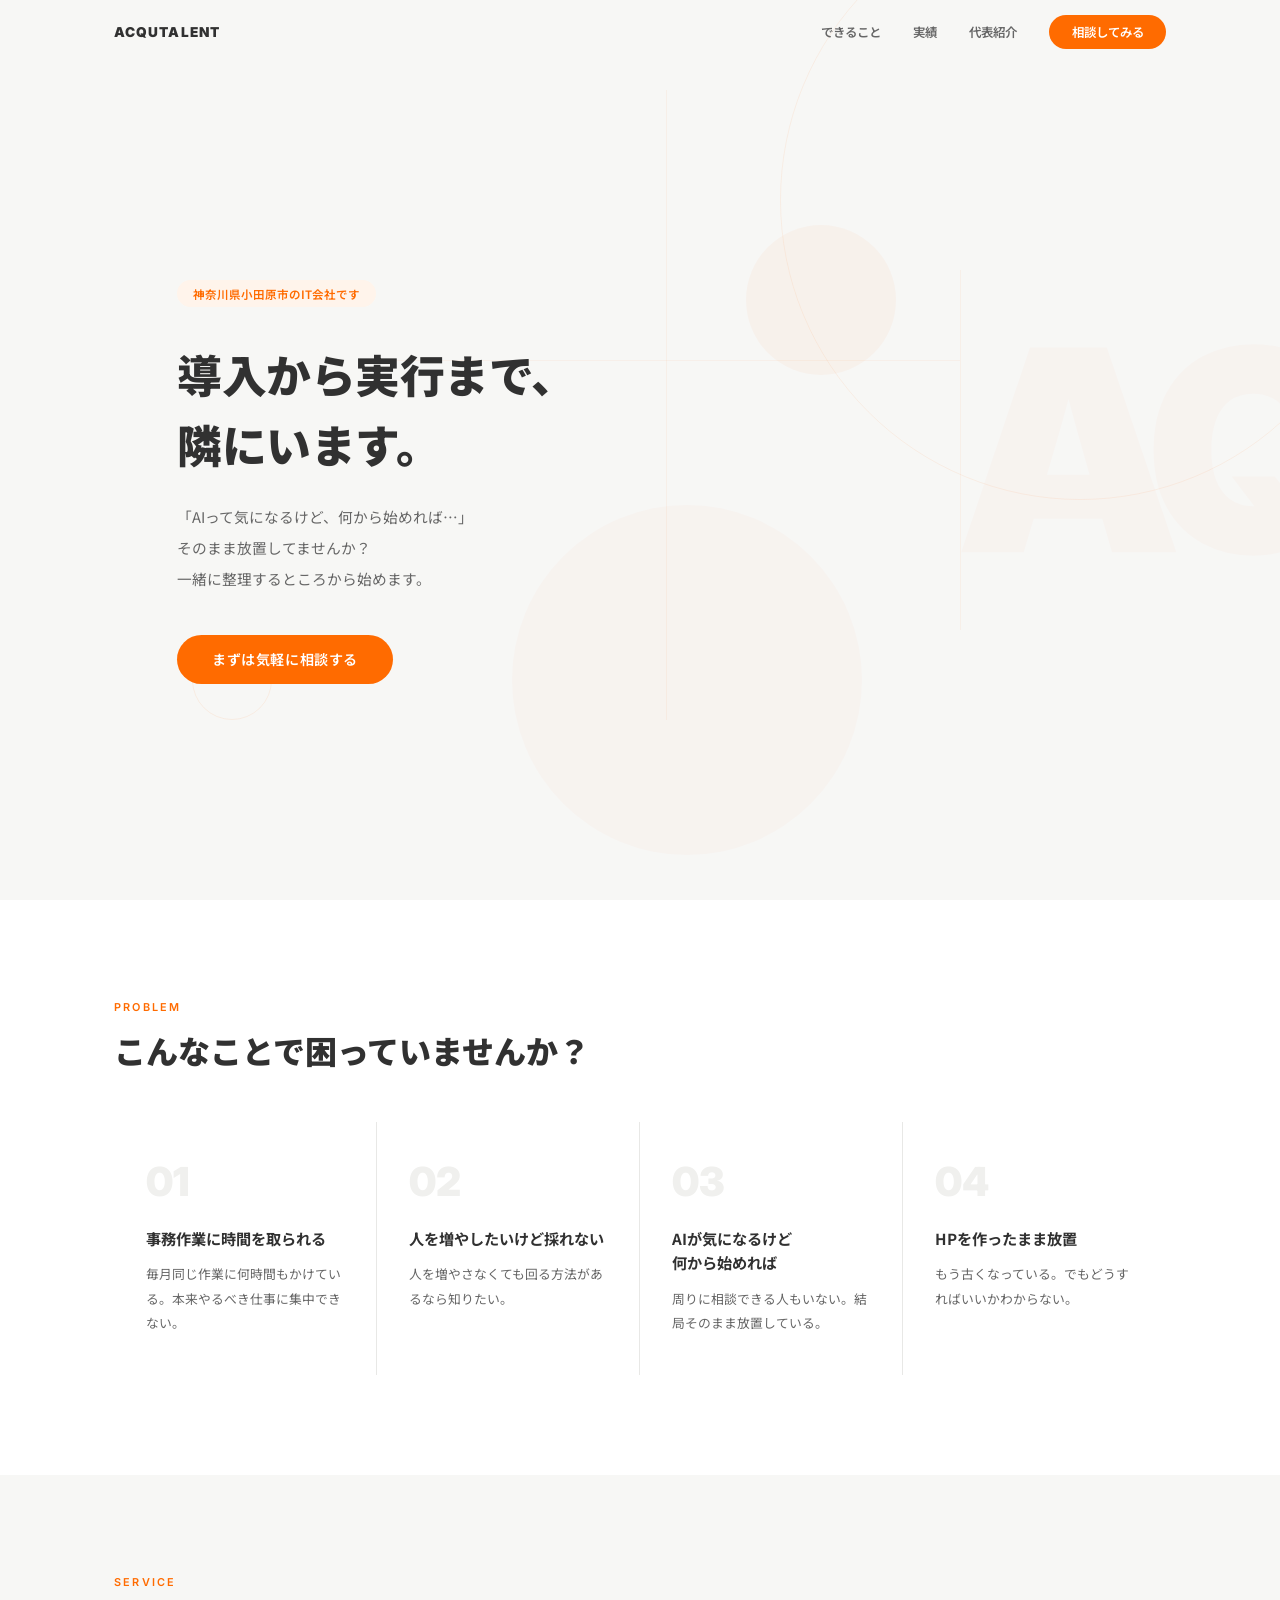
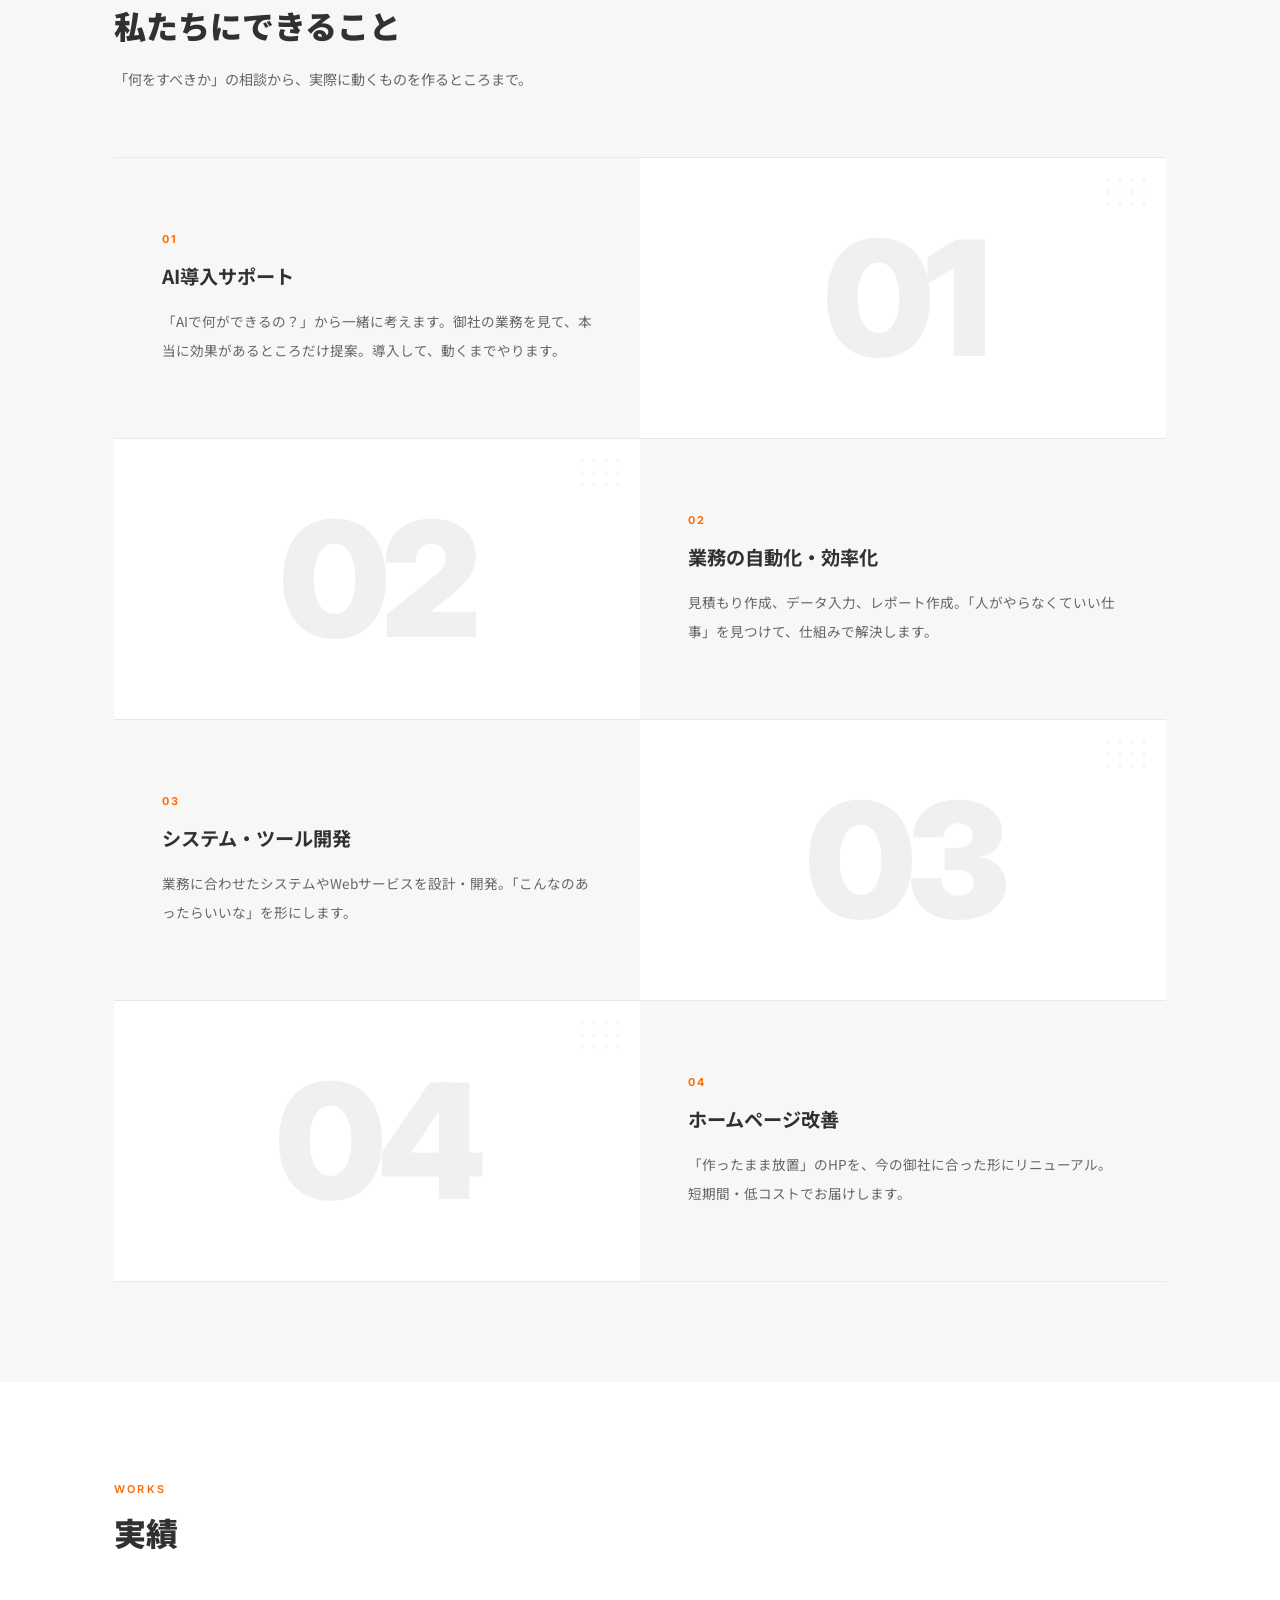
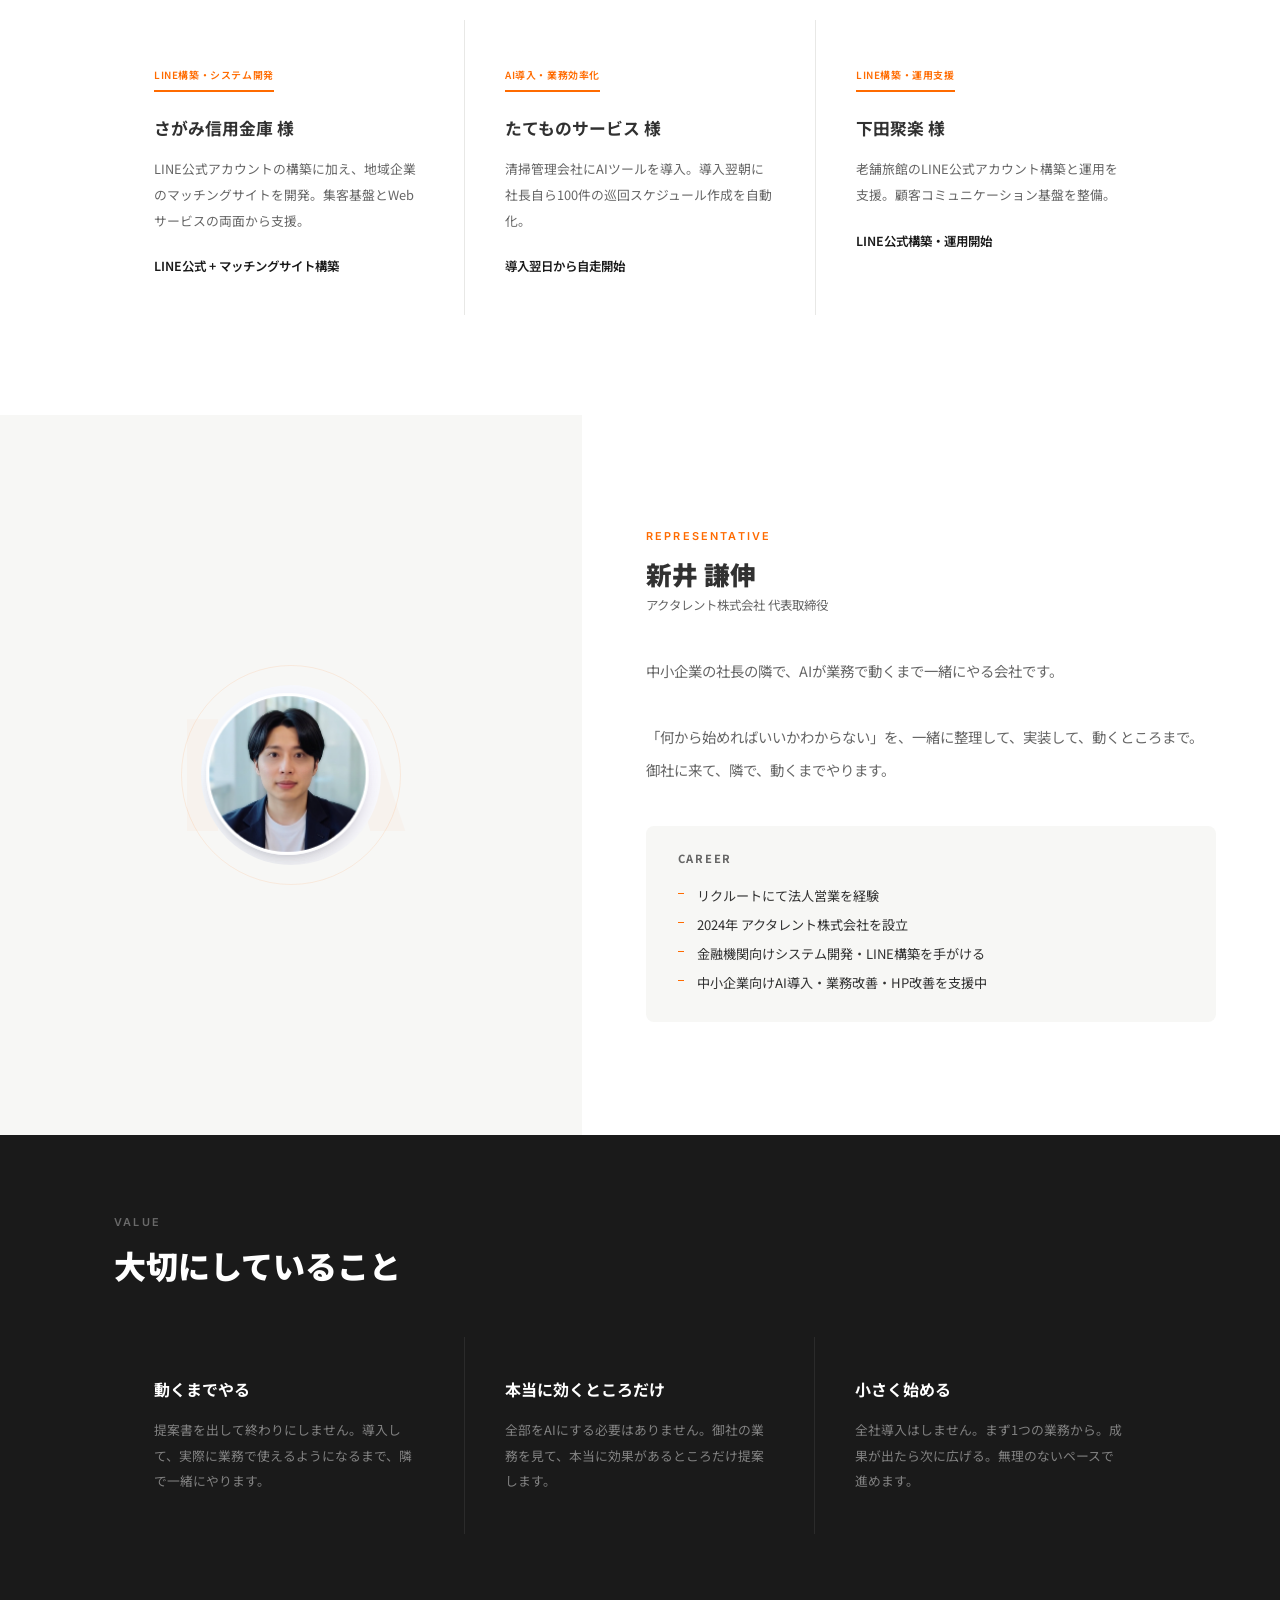
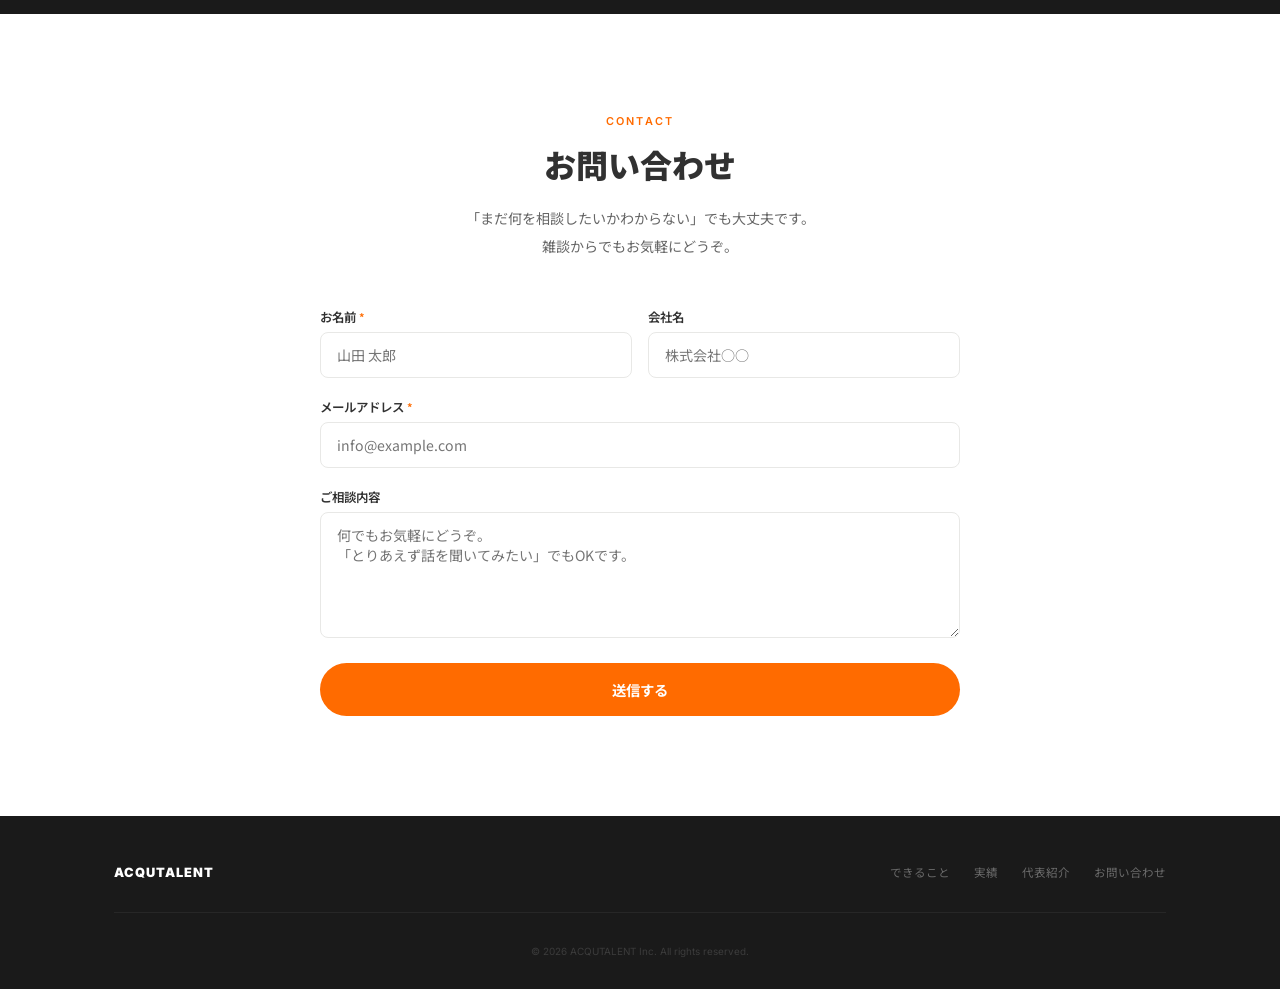
==== commit 58f71bce: "コンサル否定・研修否定を削除 + 正直に言うを修正 + スマホ番号サイズ修正 Co-Authored-By: Claude Opus 4.6 (1M context) <noreply@anthrop" ====
--- a/index.html
+++ b/index.html
@@ -5,6 +5,7 @@
   <meta name="viewport" content="width=device-width, initial-scale=1.0">
   <title>ACQUTALENT | 導入から実行まで、隣にいます。</title>
   <meta name="description" content="アクタレント株式会社。中小企業のAI導入・業務効率化・HP改善を、社長の隣で動くまでやる会社です。">
+  <link rel="icon" type="image/svg+xml" href="favicon.svg">
   <link rel="preconnect" href="https://fonts.googleapis.com">
   <link href="https://fonts.googleapis.com/css2?family=Noto+Sans+JP:wght@400;600;700;900&family=Inter:wght@400;600;700;900&display=swap" rel="stylesheet">
   <style>
@@ -782,7 +783,8 @@
       .pain-list { grid-template-columns: 1fr 1fr; }
       .pain-item { border-right: none; border-bottom: 1px solid var(--light); }
       .service-row { grid-template-columns: 1fr; }
-      .service-row-visual { min-height: 200px; }
+      .service-row-visual { min-height: 120px; }
+      .service-row-visual .big-num { font-size: 5rem; }
       .service-row:nth-child(even) .service-row-text { order: 1; }
       .service-row:nth-child(even) .service-row-visual { order: 2; }
       .works-grid { grid-template-columns: 1fr; }
@@ -982,7 +984,6 @@
       <p class="about-text rv rv-d2">
         中小企業の社長の隣で、AIが業務で動くまで一緒にやる会社です。<br><br>
         「何から始めればいいかわからない」を、一緒に整理して、実装して、動くところまで。
-        コンサルのように資料を出して帰らない。研修のように教えて終わらない。
         御社に来て、隣で、動くまでやります。
       </p>
       <div class="about-career rv rv-d3">
@@ -1008,8 +1009,8 @@
           <p>提案書を出して終わりにしません。導入して、実際に業務で使えるようになるまで、隣で一緒にやります。</p>
         </div>
         <div class="value-item rv rv-d1">
-          <h3>正直に言う</h3>
-          <p>「AIでやる必要ないですね」もはっきり言います。本当に効果があるところだけ提案します。</p>
+          <h3>本当に効くところだけ</h3>
+          <p>全部をAIにする必要はありません。御社の業務を見て、本当に効果があるところだけ提案します。</p>
         </div>
         <div class="value-item rv rv-d2">
           <h3>小さく始める</h3>
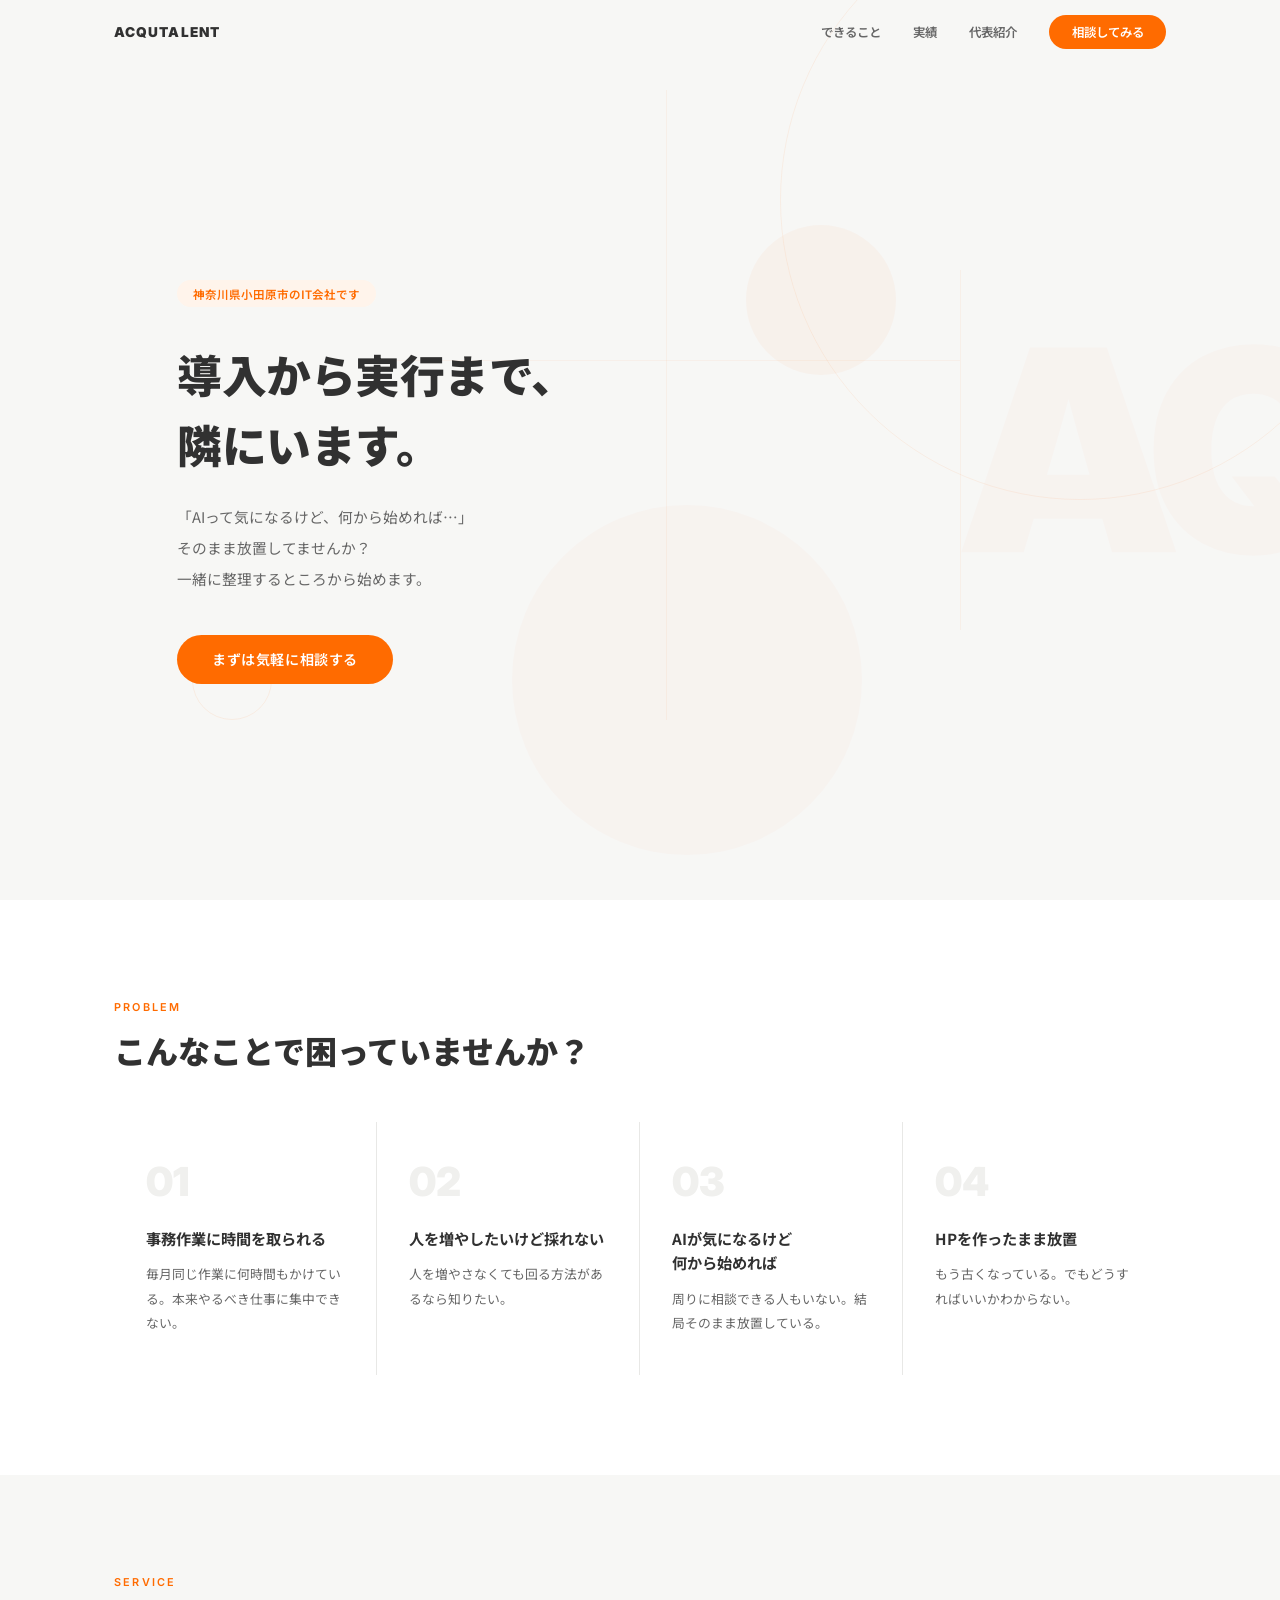
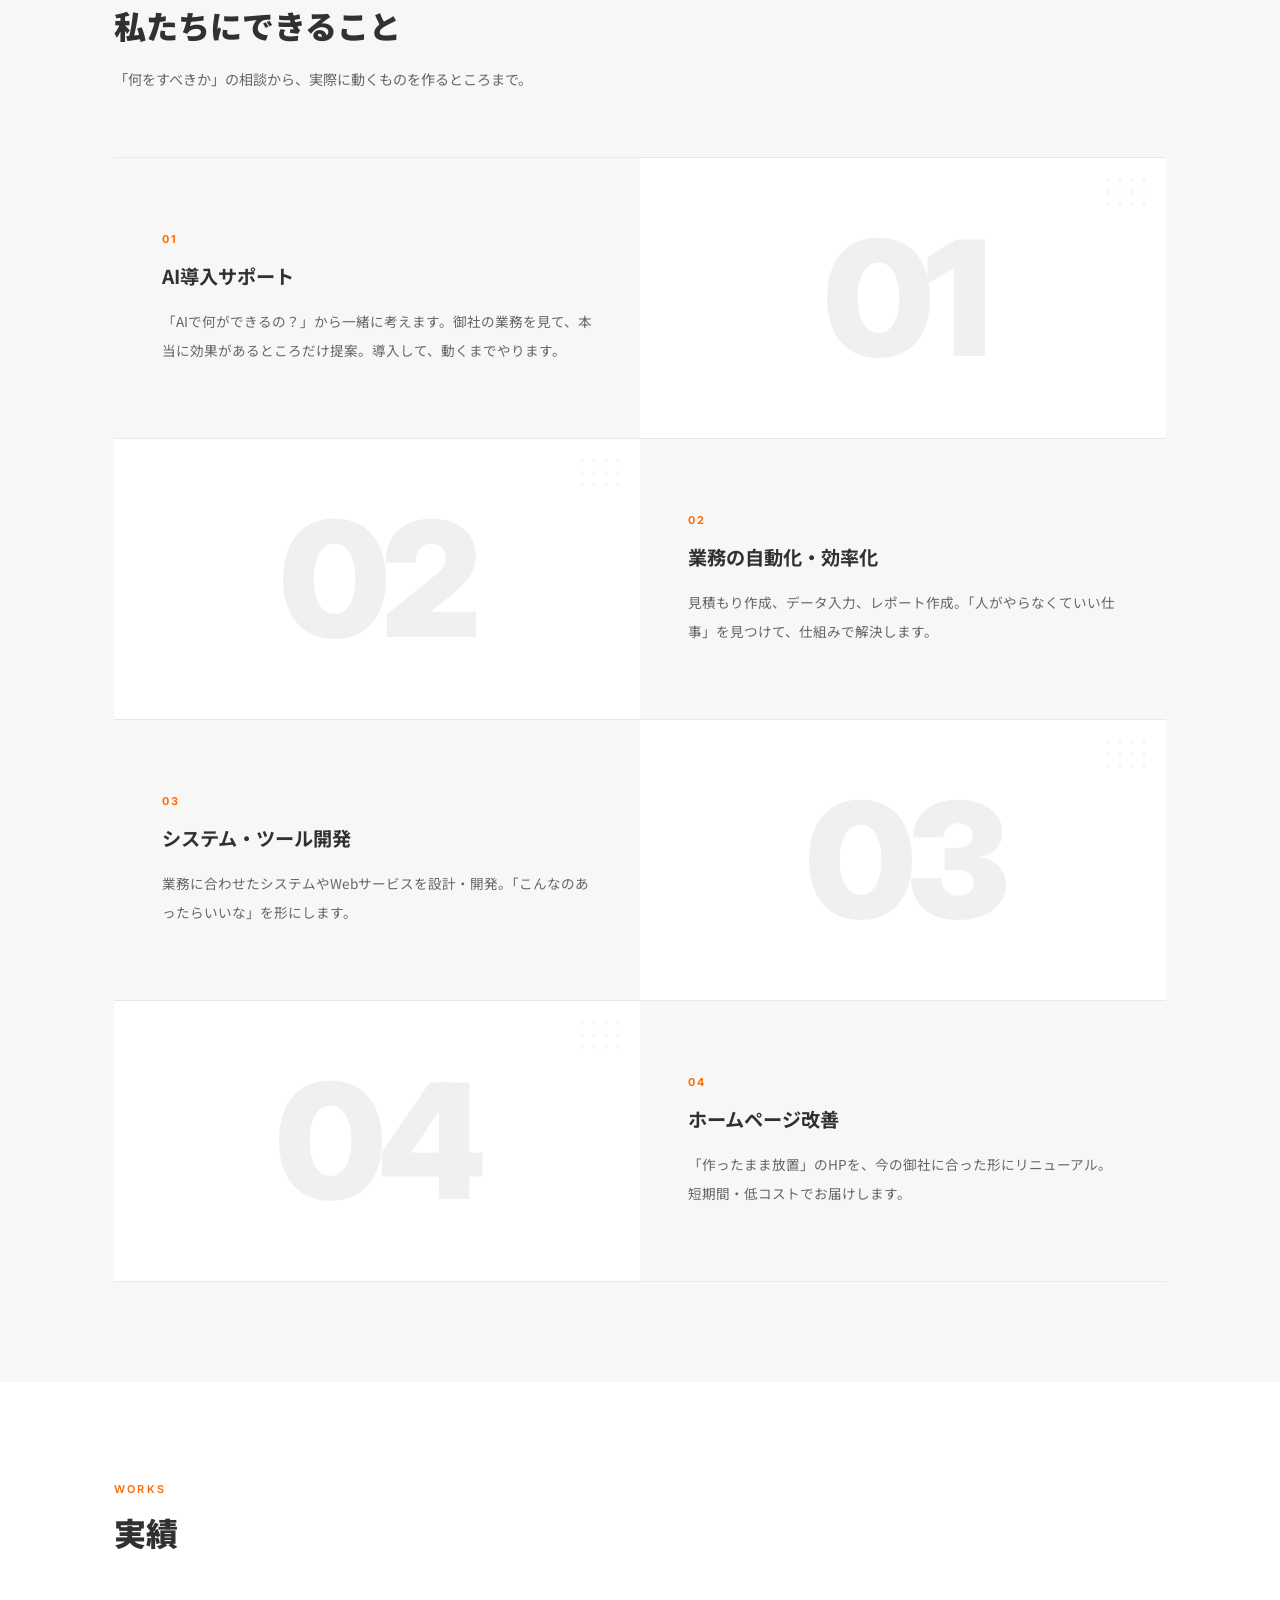
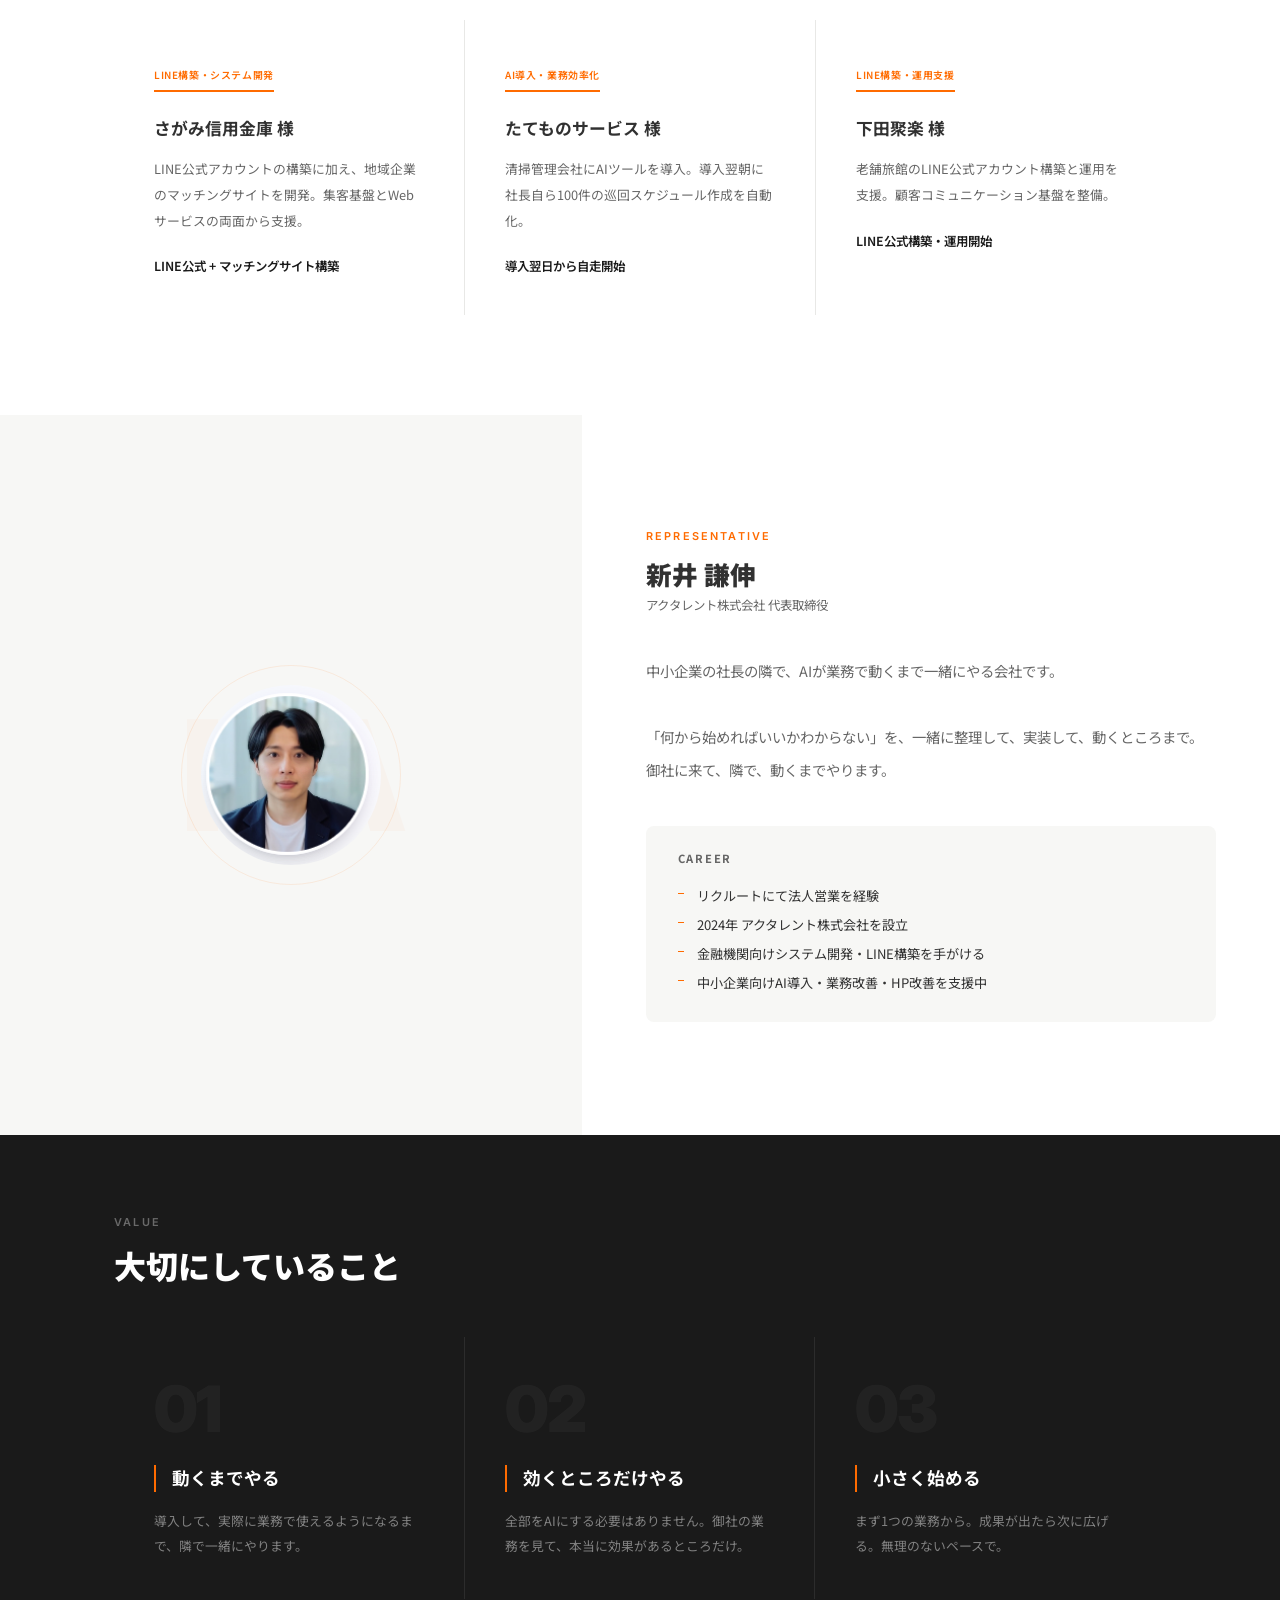
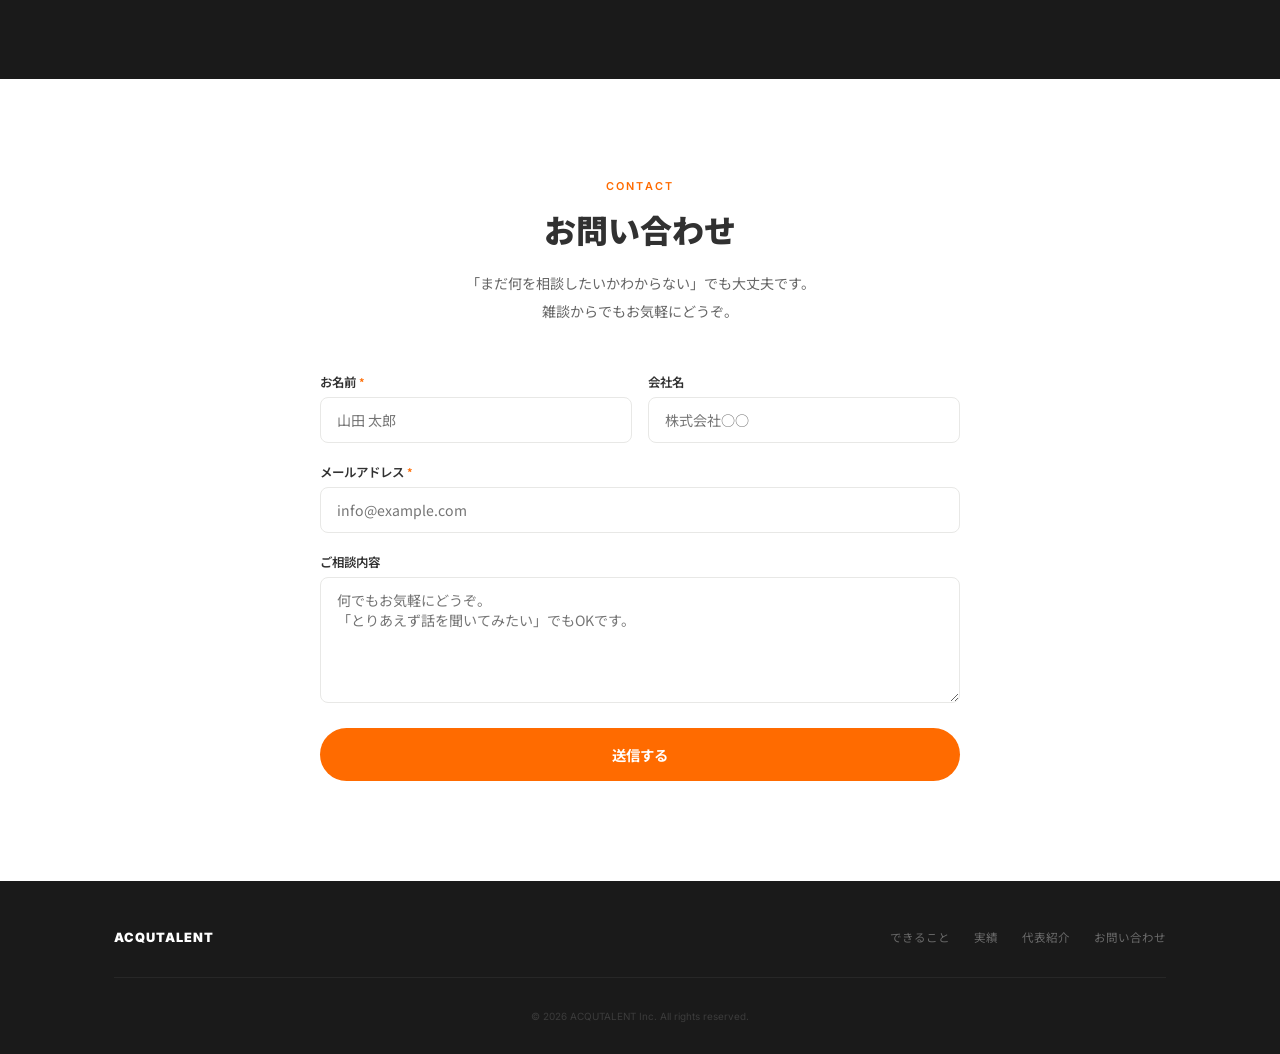
==== commit 930b3b86: "Value: 番号+左ボーダー+コピー改善 / Service: スマホで番号統合 Co-Authored-By: Claude Opus 4.6 (1M context) <noreply@anth" ====
--- a/index.html
+++ b/index.html
@@ -616,15 +616,28 @@
     .value-item {
       padding: 2.5rem;
       border-right: 1px solid rgba(255,255,255,0.08);
+      position: relative;
     }
 
     .value-item:last-child { border-right: none; }
 
+    .value-num {
+      font-family: var(--en);
+      font-size: 4rem;
+      font-weight: 900;
+      color: rgba(255,255,255,0.04);
+      line-height: 1;
+      margin-bottom: 1.5rem;
+      letter-spacing: -0.03em;
+    }
+
     .value-item h3 {
-      font-size: 1rem;
+      font-size: 1.1rem;
       font-weight: 700;
       margin-bottom: 1rem;
       line-height: 1.5;
+      padding-left: 1rem;
+      border-left: 2px solid var(--accent);
     }
 
     .value-item p {
@@ -783,10 +796,15 @@
       .pain-list { grid-template-columns: 1fr 1fr; }
       .pain-item { border-right: none; border-bottom: 1px solid var(--light); }
       .service-row { grid-template-columns: 1fr; }
-      .service-row-visual { min-height: 120px; }
-      .service-row-visual .big-num { font-size: 5rem; }
+      .service-row-visual { display: none; }
+      .service-num {
+        font-size: 2.5rem !important;
+        font-weight: 900 !important;
+        color: var(--lighter) !important;
+        letter-spacing: -0.03em !important;
+        margin-bottom: 0.75rem !important;
+      }
       .service-row:nth-child(even) .service-row-text { order: 1; }
-      .service-row:nth-child(even) .service-row-visual { order: 2; }
       .works-grid { grid-template-columns: 1fr; }
       .about { grid-template-columns: 1fr; }
       .about-photo { min-height: 300px; }
@@ -1005,16 +1023,19 @@
       <h2 class="section-title rv rv-d1">大切にしていること</h2>
       <div class="value-grid">
         <div class="value-item rv">
+          <div class="value-num">01</div>
           <h3>動くまでやる</h3>
-          <p>提案書を出して終わりにしません。導入して、実際に業務で使えるようになるまで、隣で一緒にやります。</p>
+          <p>導入して、実際に業務で使えるようになるまで、隣で一緒にやります。</p>
         </div>
         <div class="value-item rv rv-d1">
-          <h3>本当に効くところだけ</h3>
-          <p>全部をAIにする必要はありません。御社の業務を見て、本当に効果があるところだけ提案します。</p>
+          <div class="value-num">02</div>
+          <h3>効くところだけやる</h3>
+          <p>全部をAIにする必要はありません。御社の業務を見て、本当に効果があるところだけ。</p>
         </div>
         <div class="value-item rv rv-d2">
+          <div class="value-num">03</div>
           <h3>小さく始める</h3>
-          <p>全社導入はしません。まず1つの業務から。成果が出たら次に広げる。無理のないペースで進めます。</p>
+          <p>まず1つの業務から。成果が出たら次に広げる。無理のないペースで。</p>
         </div>
       </div>
     </div>
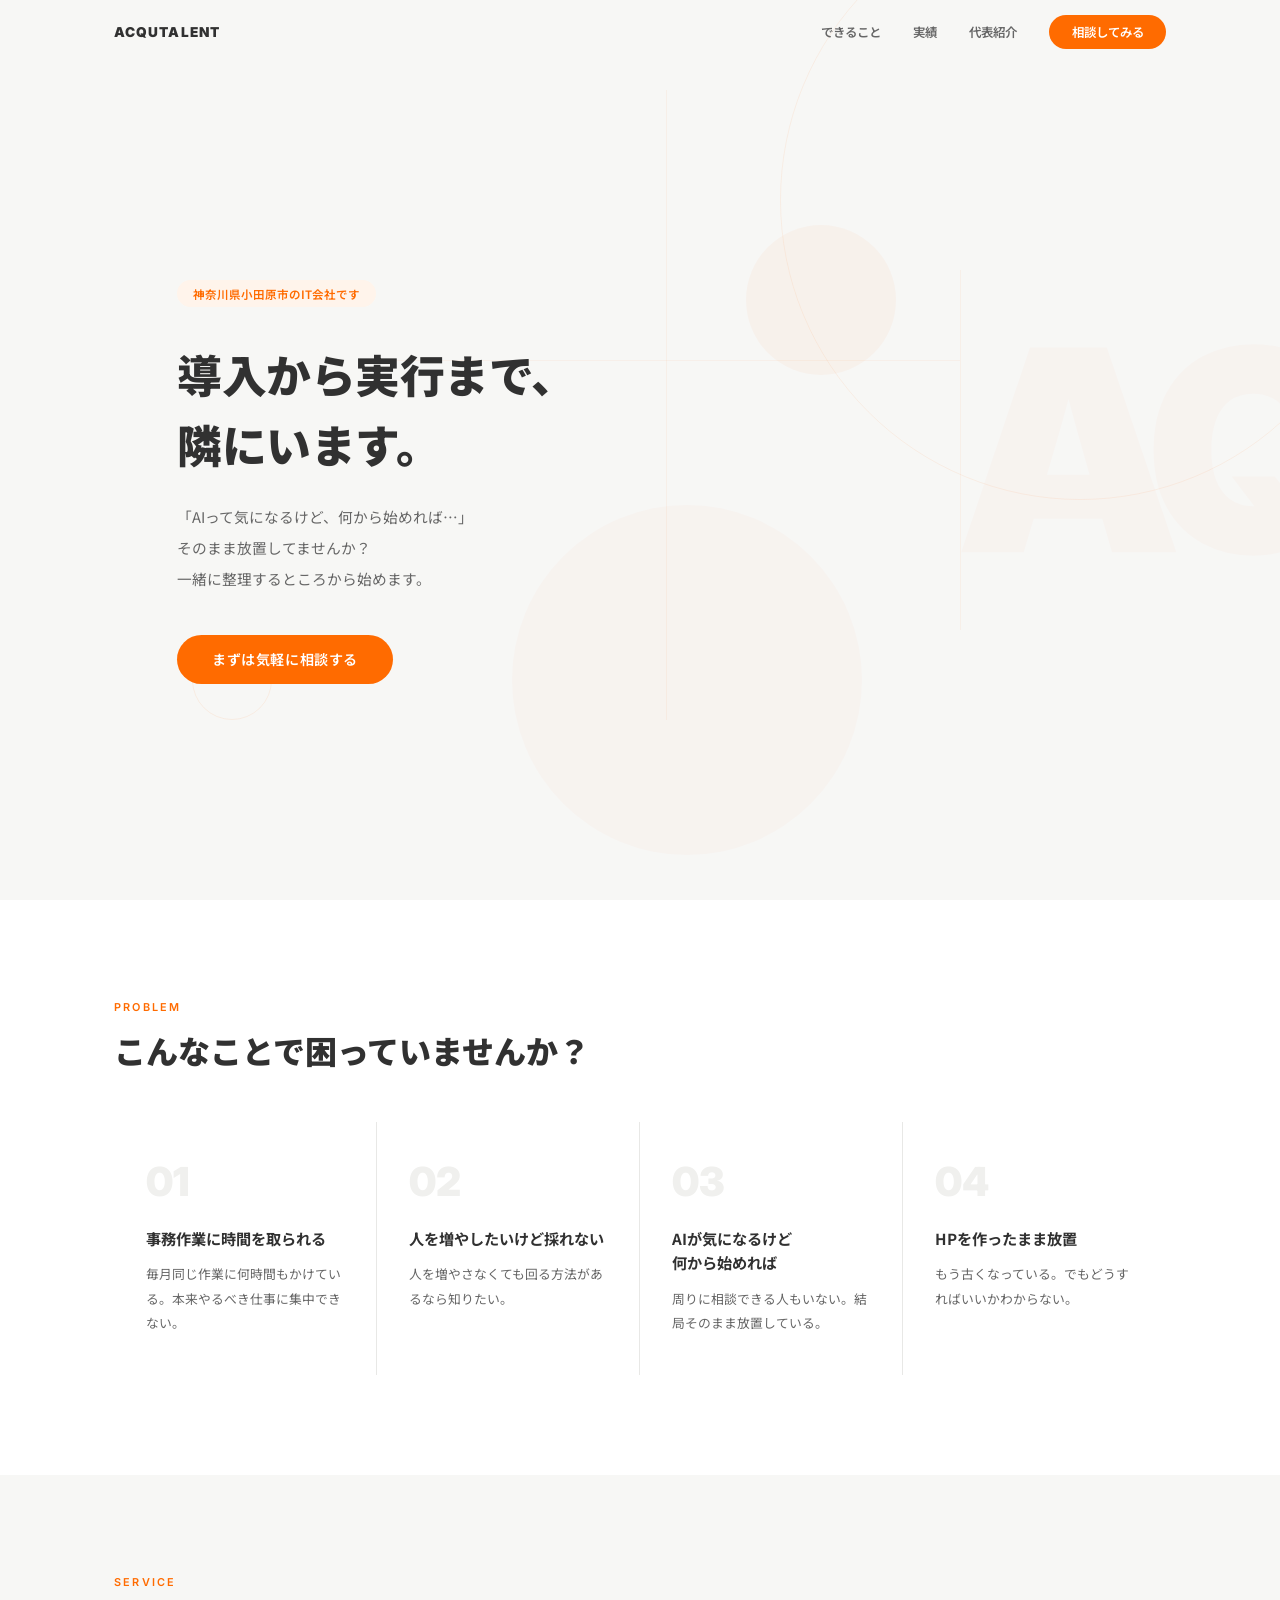
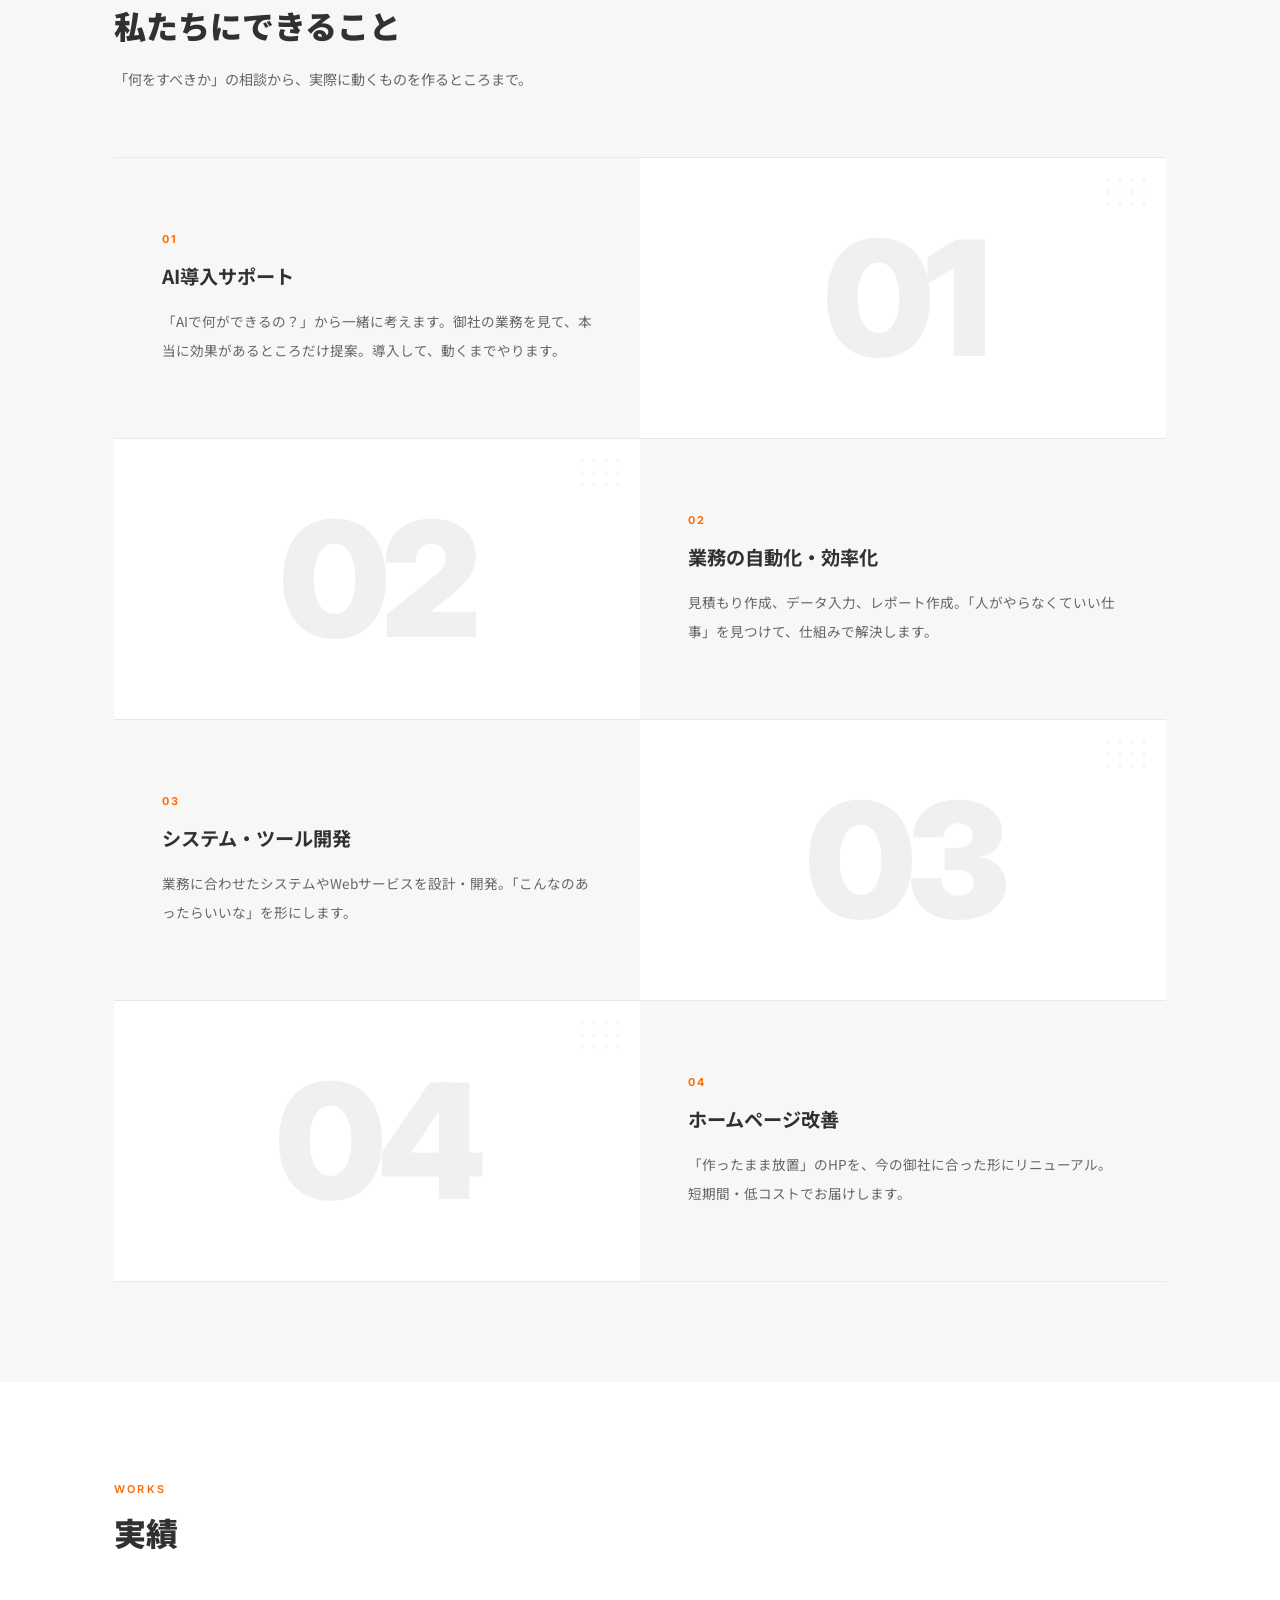
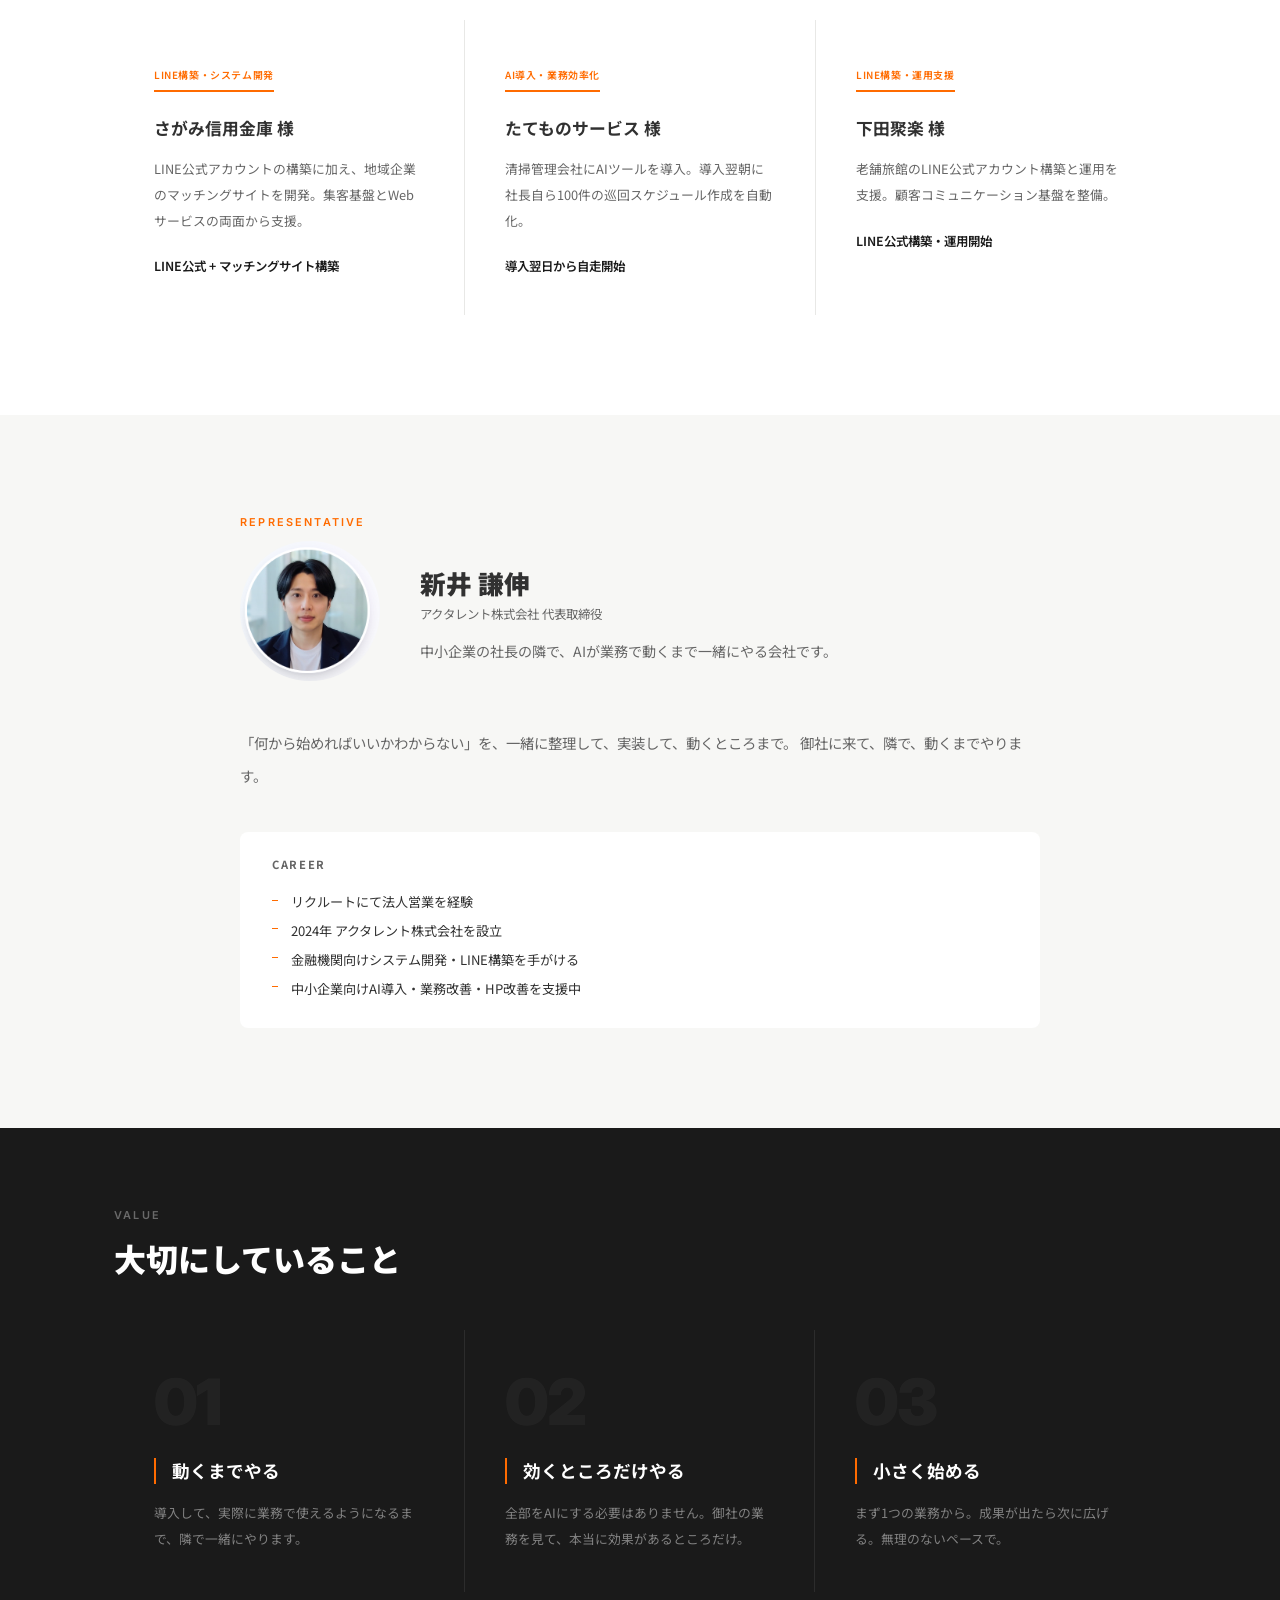
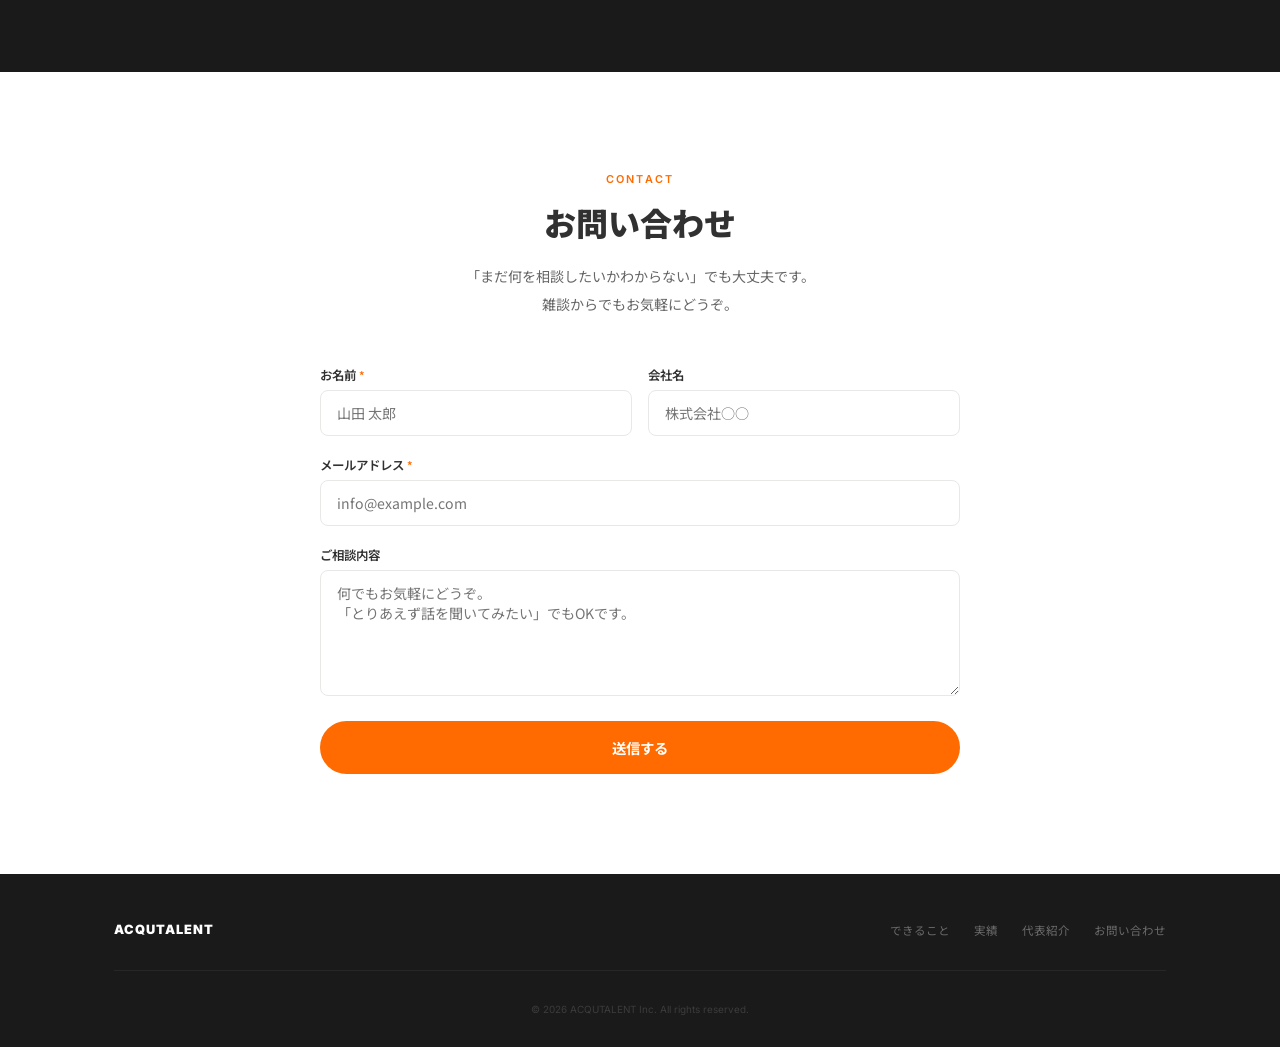
==== commit a31694ad: "代表紹介: 写真+名前を横並びに統合、コンパクトなレイアウトに変更 Co-Authored-By: Claude Opus 4.6 (1M context) <noreply@anthropic.co" ====
--- a/index.html
+++ b/index.html
@@ -487,59 +487,33 @@
       color: var(--dark);
     }
 
-    /* ====== ABOUT — large photo ====== */
+    /* ====== ABOUT ====== */
     .about {
-      display: grid;
-      grid-template-columns: 5fr 6fr;
-      min-height: 80vh;
-    }
-
-    .about-photo {
+      padding: 100px 0;
       background: var(--off-white);
+    }
+
+    .about-inner {
+      max-width: 800px;
+      margin: 0 auto;
+    }
+
+    .about-profile {
       display: flex;
       align-items: center;
-      justify-content: center;
-      color: var(--mid);
-      font-size: 0.85rem;
-      position: relative;
-      overflow: hidden;
+      gap: 2.5rem;
+      margin-bottom: 2.5rem;
+    }
+
+    .about-photo {
+      flex-shrink: 0;
     }
 
     .about-photo img {
-      width: 180px;
-      height: 180px;
+      width: 140px;
+      height: 140px;
       border-radius: 50%;
       object-fit: cover;
-      position: relative;
-      z-index: 1;
-    }
-
-    .about-photo .about-circle {
-      width: 220px;
-      height: 220px;
-      border-radius: 50%;
-      border: 1px solid rgba(255,107,0,0.1);
-      position: absolute;
-      top: 50%;
-      left: 50%;
-      transform: translate(-50%, -50%);
-    }
-
-    .about-photo .about-graphic {
-      font-family: var(--en);
-      font-size: clamp(6rem, 12vw, 12rem);
-      font-weight: 900;
-      color: rgba(255,107,0,0.03);
-      letter-spacing: -0.03em;
-      user-select: none;
-      position: absolute;
-    }
-
-    .about-content {
-      padding: 5rem 4rem;
-      display: flex;
-      flex-direction: column;
-      justify-content: center;
     }
 
     .about-name {
@@ -551,7 +525,13 @@
     .about-title {
       font-size: 0.78rem;
       color: var(--mid);
-      margin-bottom: 2.5rem;
+      margin-bottom: 1rem;
+    }
+
+    .about-intro {
+      font-size: 0.88rem;
+      color: var(--mid);
+      line-height: 1.8;
     }
 
     .about-text {
@@ -563,7 +543,7 @@
 
     .about-career {
       padding: 1.5rem 2rem;
-      background: var(--off-white);
+      background: var(--white);
       border-radius: 8px;
     }
 
@@ -806,9 +786,8 @@
       }
       .service-row:nth-child(even) .service-row-text { order: 1; }
       .works-grid { grid-template-columns: 1fr; }
-      .about { grid-template-columns: 1fr; }
-      .about-photo { min-height: 300px; }
-      .about-content { padding: 3rem 2rem; }
+      .about-profile { flex-direction: column; text-align: center; gap: 1.5rem; }
+      .about-photo img { width: 120px; height: 120px; }
       .value-grid { grid-template-columns: 1fr; }
       .value-item { border-right: none; border-bottom: 1px solid rgba(255,255,255,0.06); }
       .form-row { grid-template-columns: 1fr; }
@@ -988,30 +967,34 @@
     </div>
   </section>
 
-  <!-- ABOUT — large split -->
+  <!-- ABOUT -->
   <section class="about" id="about">
-    <div class="about-photo">
-      <div class="about-graphic">KA</div>
-      <div class="about-circle"></div>
-      <img src="images/profile.png" alt="新井 謙伸">
-    </div>
-    <div class="about-content">
-      <div class="section-label rv">Representative</div>
-      <div class="about-name rv rv-d1">新井 謙伸</div>
-      <div class="about-title rv rv-d1">アクタレント株式会社 代表取締役</div>
-      <p class="about-text rv rv-d2">
-        中小企業の社長の隣で、AIが業務で動くまで一緒にやる会社です。<br><br>
-        「何から始めればいいかわからない」を、一緒に整理して、実装して、動くところまで。
-        御社に来て、隣で、動くまでやります。
-      </p>
-      <div class="about-career rv rv-d3">
-        <h4>Career</h4>
-        <ul>
-          <li>リクルートにて法人営業を経験</li>
-          <li>2024年 アクタレント株式会社を設立</li>
-          <li>金融機関向けシステム開発・LINE構築を手がける</li>
-          <li>中小企業向けAI導入・業務改善・HP改善を支援中</li>
-        </ul>
+    <div class="container">
+      <div class="about-inner">
+        <div class="section-label rv">Representative</div>
+        <div class="about-profile rv rv-d1">
+          <div class="about-photo">
+            <img src="images/profile.png" alt="新井 謙伸">
+          </div>
+          <div>
+            <div class="about-name">新井 謙伸</div>
+            <div class="about-title">アクタレント株式会社 代表取締役</div>
+            <p class="about-intro">中小企業の社長の隣で、AIが業務で動くまで一緒にやる会社です。</p>
+          </div>
+        </div>
+        <p class="about-text rv rv-d2">
+          「何から始めればいいかわからない」を、一緒に整理して、実装して、動くところまで。
+          御社に来て、隣で、動くまでやります。
+        </p>
+        <div class="about-career rv rv-d3">
+          <h4>Career</h4>
+          <ul>
+            <li>リクルートにて法人営業を経験</li>
+            <li>2024年 アクタレント株式会社を設立</li>
+            <li>金融機関向けシステム開発・LINE構築を手がける</li>
+            <li>中小企業向けAI導入・業務改善・HP改善を支援中</li>
+          </ul>
+        </div>
       </div>
     </div>
   </section>
